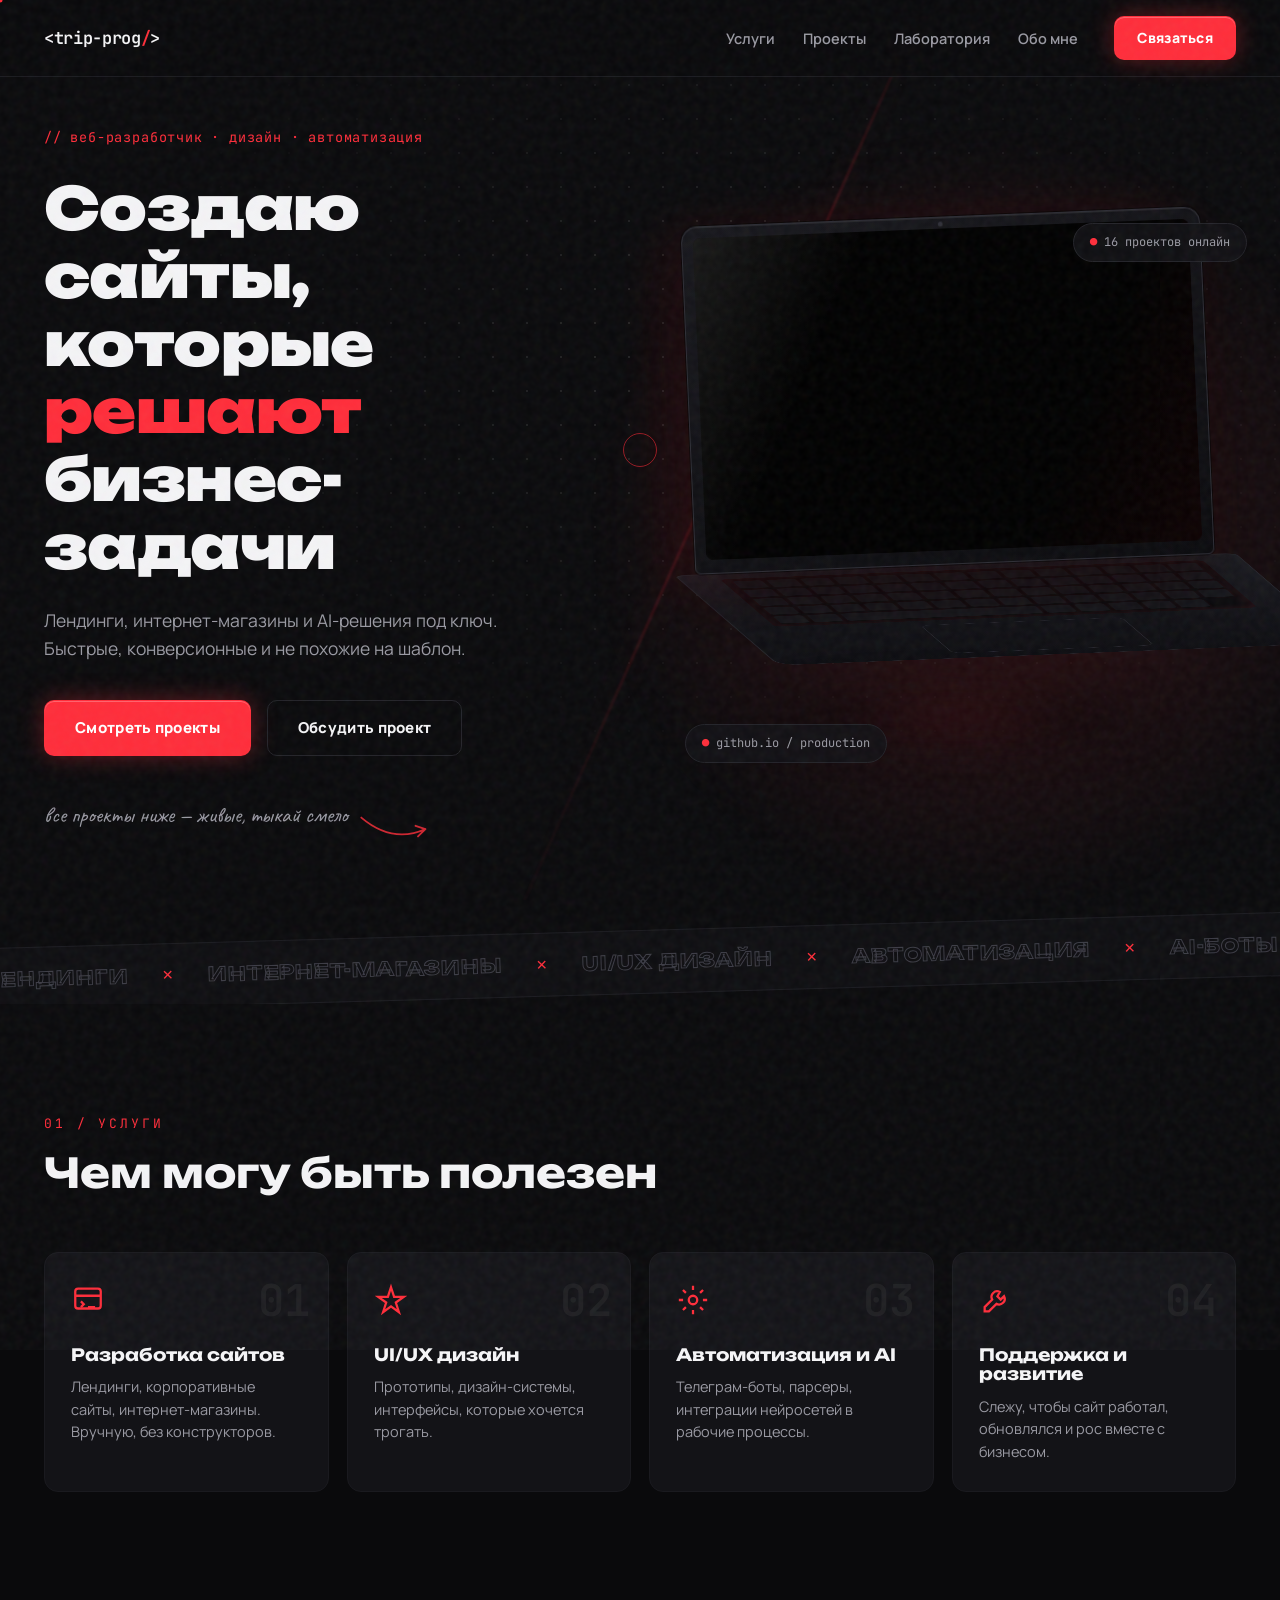
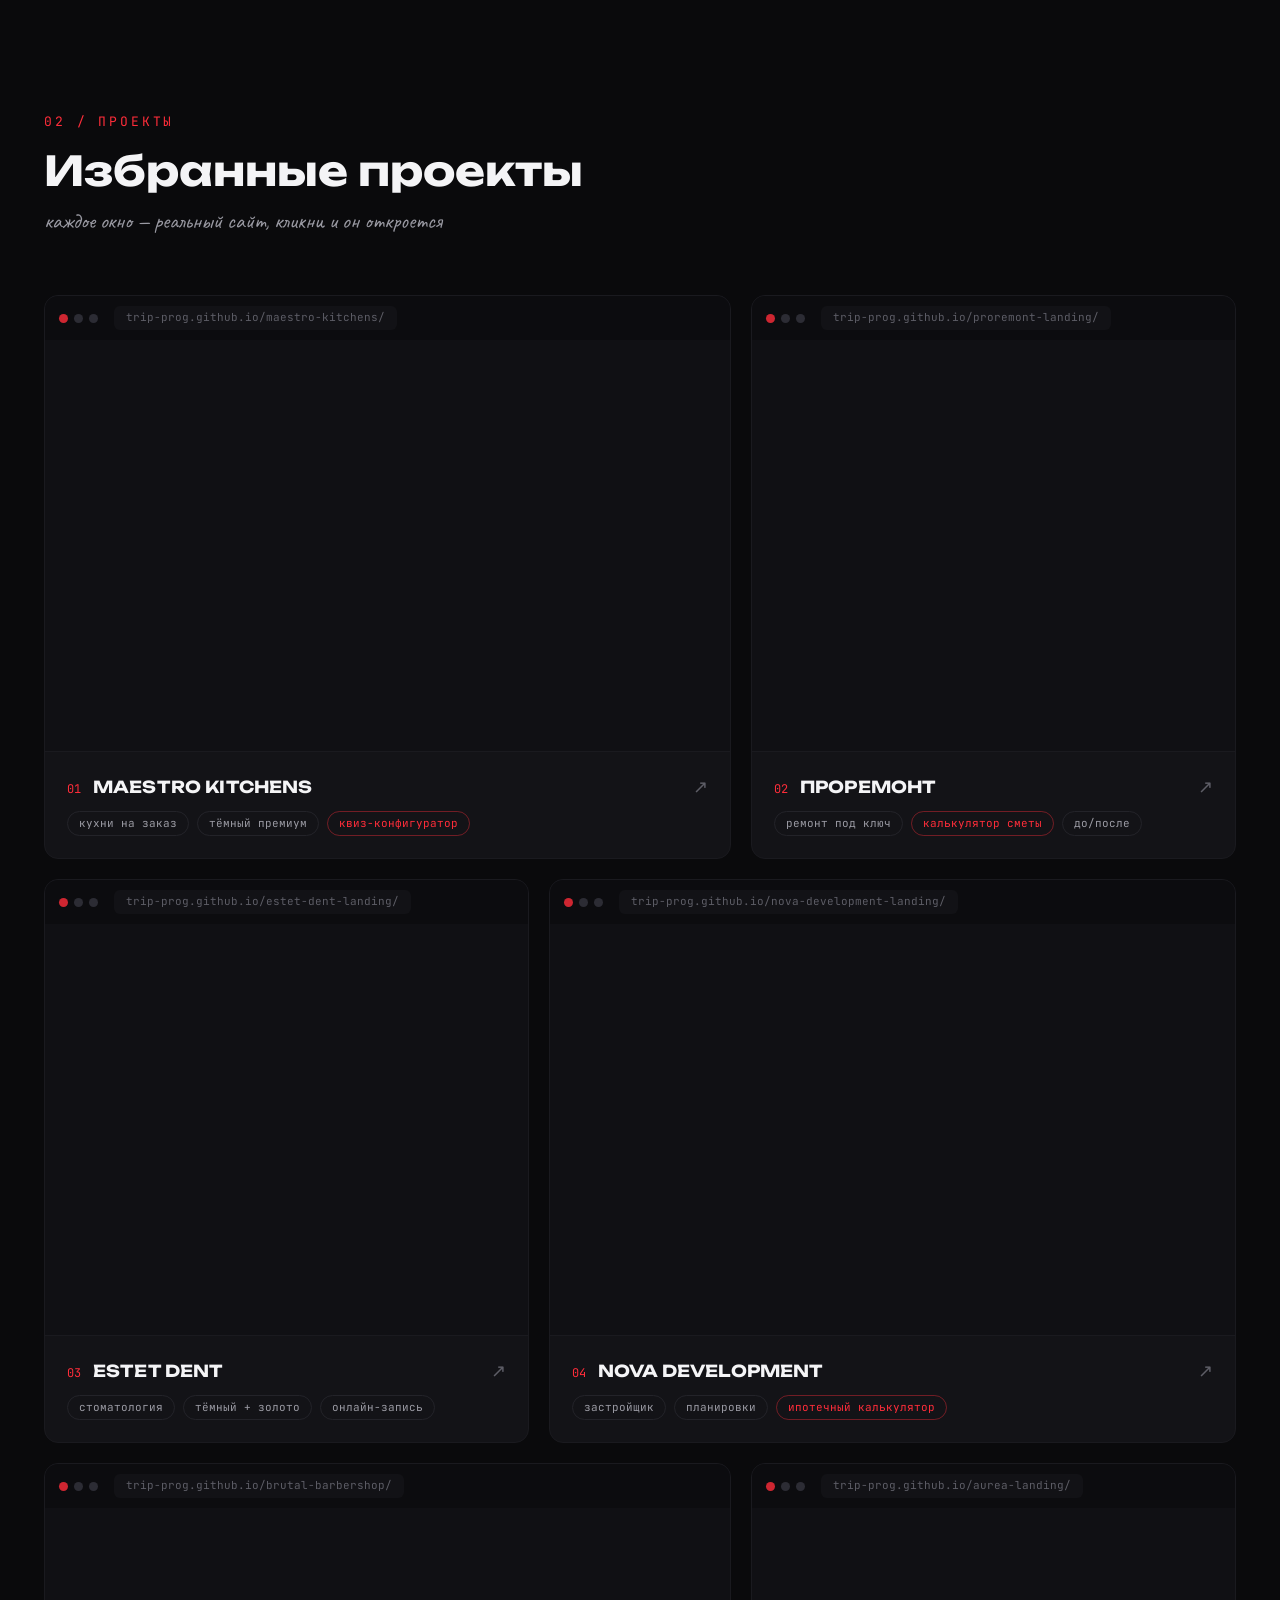
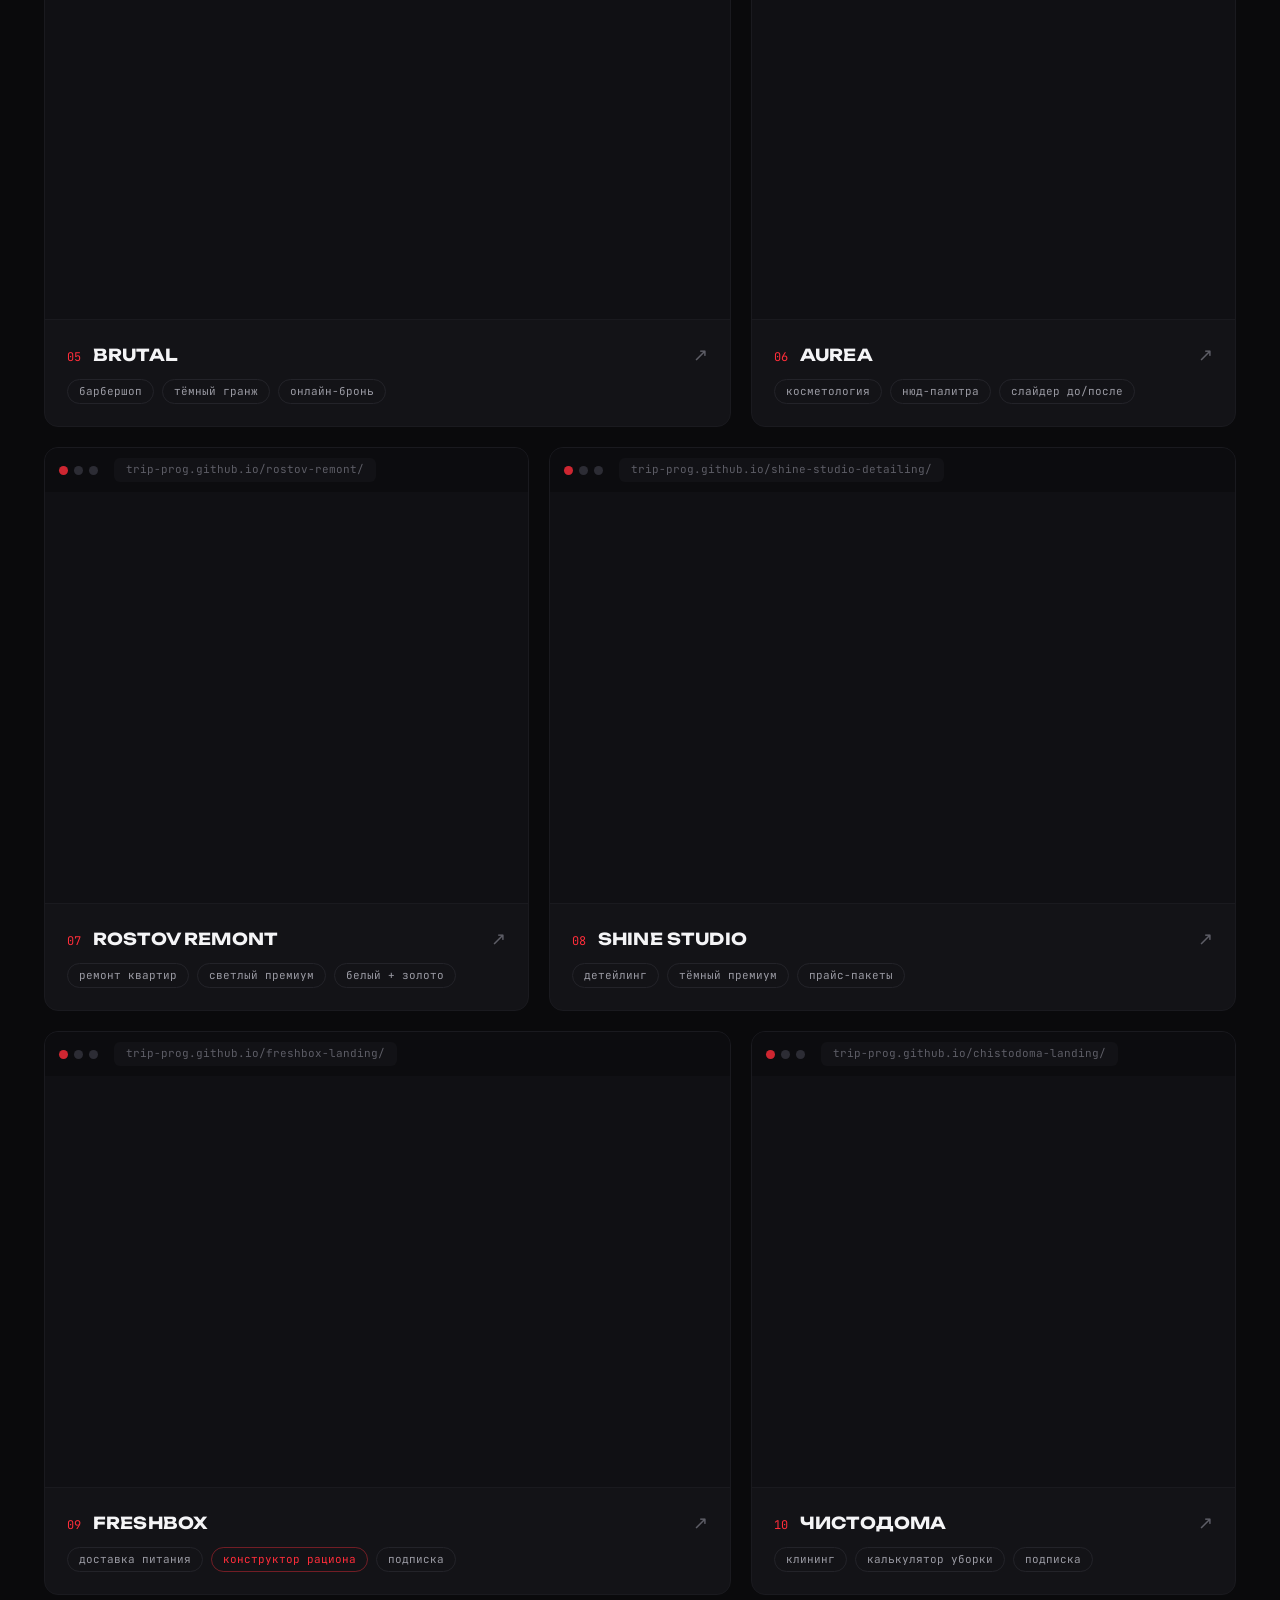
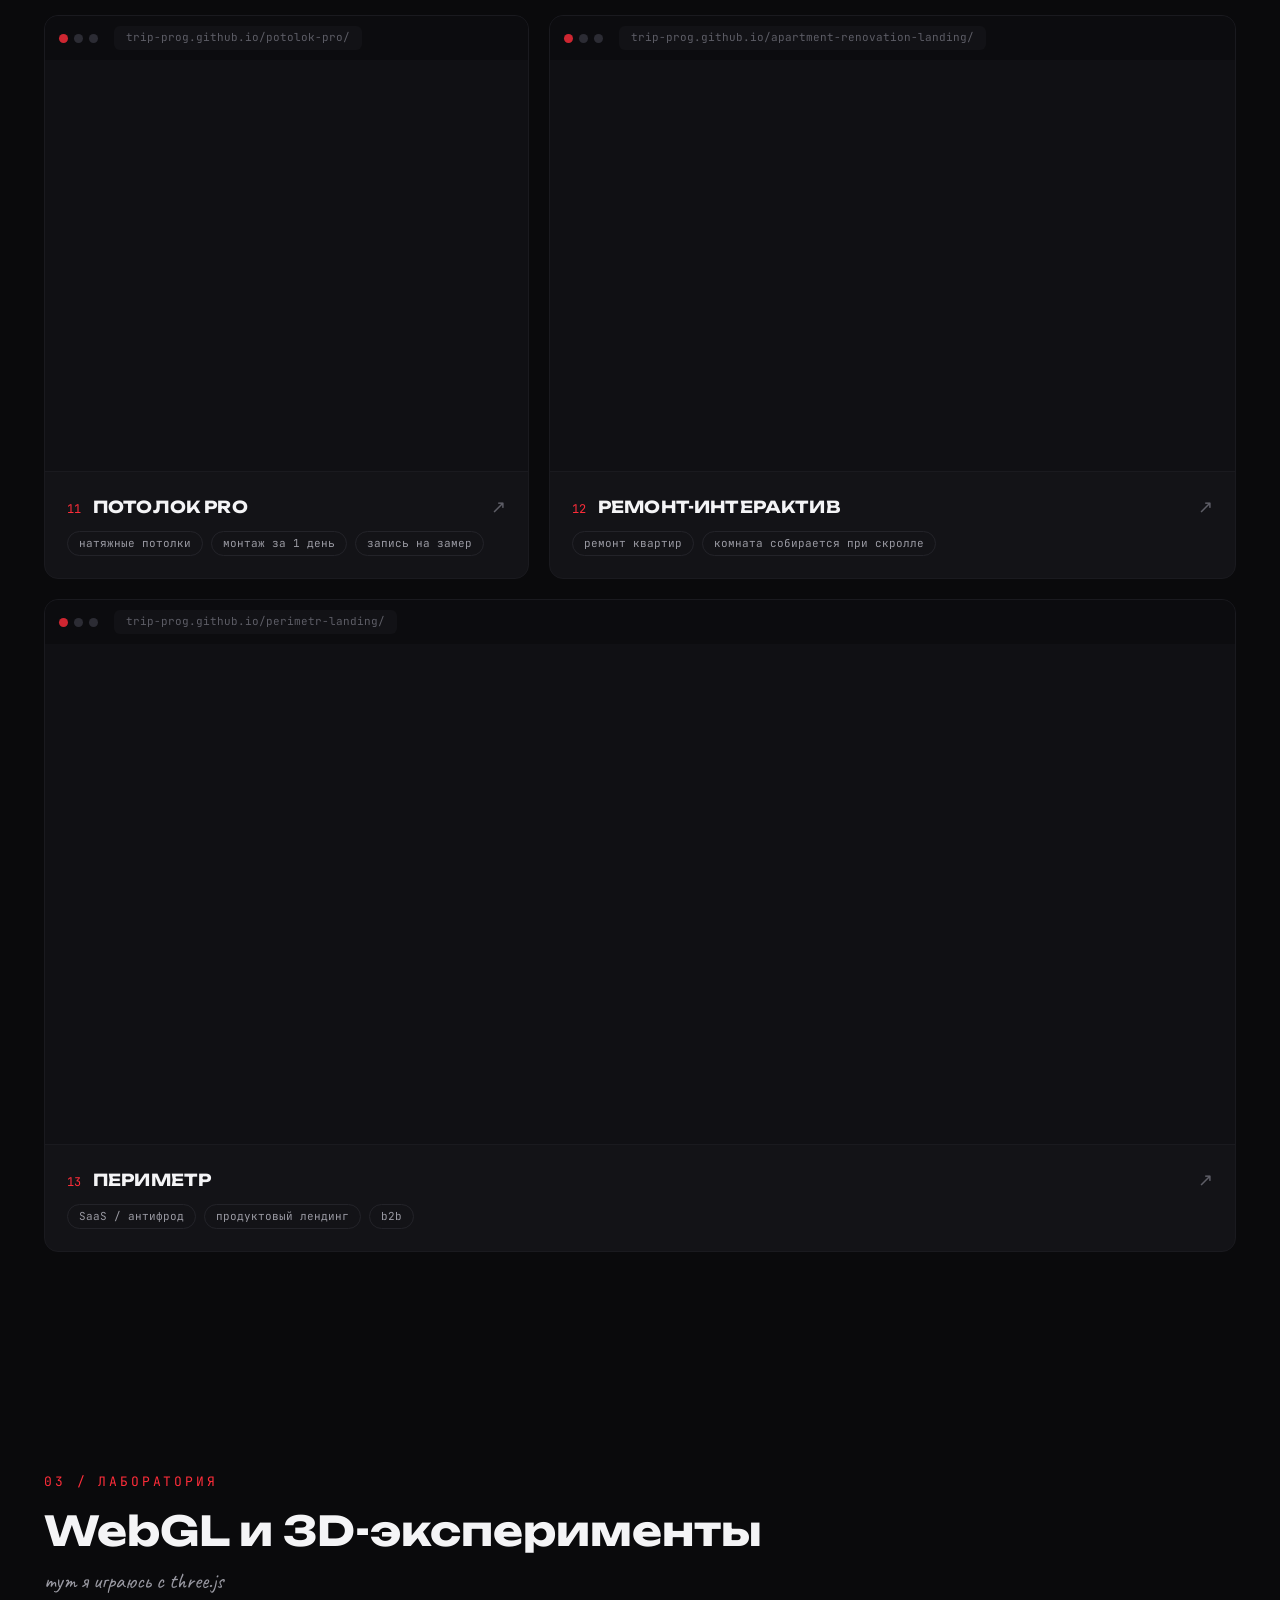
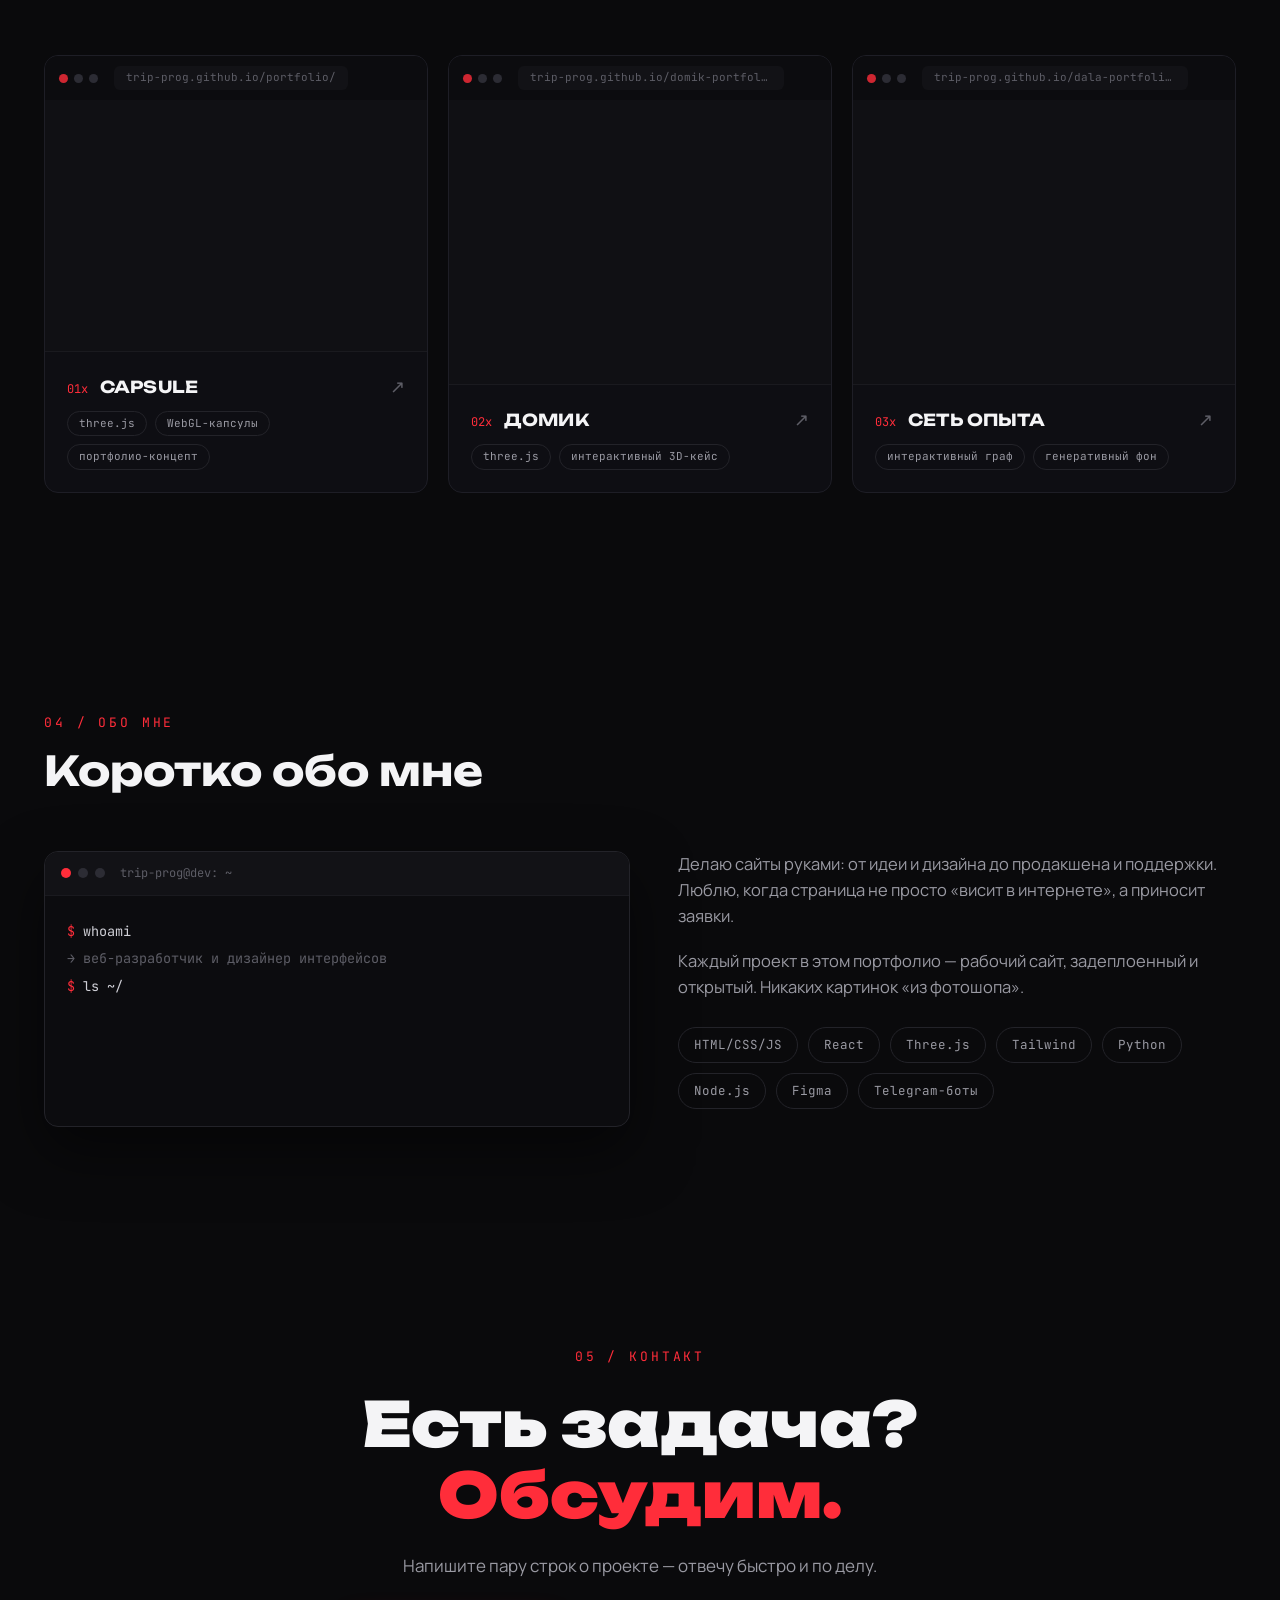
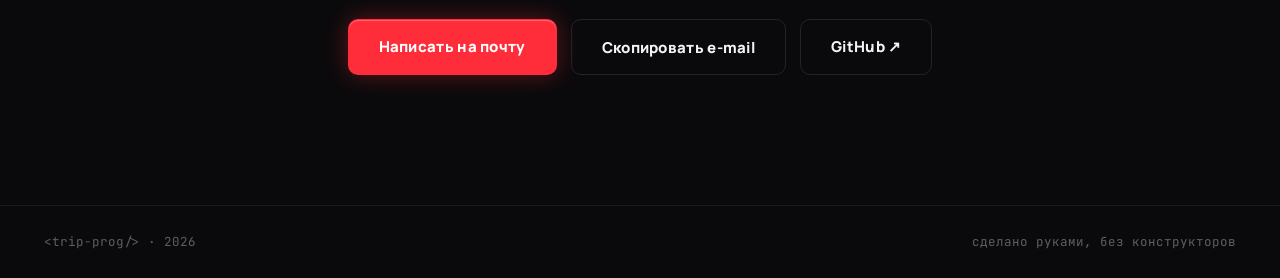
==== index.html @ 0fc5d565 "Портфолио: тёмный лендинг с 3D-ноутбуком и живыми превью всех проектов" ====
<!doctype html>
<html lang="ru">
<head>
  <meta charset="utf-8">
  <meta name="viewport" content="width=device-width, initial-scale=1">
  <title>trip-prog — создаю сайты, которые решают бизнес-задачи</title>
  <meta name="description" content="Веб-разработчик. Лендинги, интернет-магазины, автоматизация и AI-решения. 16 живых проектов — каждый можно открыть и потрогать.">
  <meta property="og:title" content="trip-prog — разработка сайтов">
  <meta property="og:description" content="Лендинги, интерфейсы, автоматизация. Все работы живые — открывай и смотри.">
  <link rel="icon" href="data:image/svg+xml,<svg xmlns='http://www.w3.org/2000/svg' viewBox='0 0 100 100'><text y='80' font-size='80' fill='%23ff2d3a' font-family='monospace'>/</text></svg>">
  <link rel="preconnect" href="https://fonts.googleapis.com">
  <link rel="preconnect" href="https://fonts.gstatic.com" crossorigin>
  <link href="https://fonts.googleapis.com/css2?family=Unbounded:wght@500;700;900&family=Manrope:wght@400;500;600;800&family=JetBrains+Mono:wght@400;600&family=Caveat:wght@600&display=swap&subset=cyrillic" rel="stylesheet">
  <link rel="stylesheet" href="css/style.css">
</head>
<body>

  <div class="grain" aria-hidden="true"></div>
  <div class="cursor" aria-hidden="true"><div class="cursor-dot"></div><div class="cursor-ring"></div></div>

  <!-- ===== NAV ===== -->
  <header class="nav" id="top">
    <a class="logo" href="#top">&lt;trip-prog<span class="logo-slash">/</span>&gt;</a>
    <nav class="nav-links">
      <a href="#services">Услуги</a>
      <a href="#projects">Проекты</a>
      <a href="#lab">Лаборатория</a>
      <a href="#about">Обо мне</a>
    </nav>
    <a href="#contact" class="btn btn-red btn-sm nav-cta">Связаться</a>
    <button class="burger" aria-label="Меню"><span></span><span></span><span></span></button>
  </header>

  <!-- ===== HERO ===== -->
  <section class="hero">
    <div class="hero-bg" aria-hidden="true">
      <div class="hero-glow"></div>
      <div class="hero-dots"></div>
      <div class="laser"></div>
    </div>

    <div class="hero-inner">
      <div class="hero-text">
        <div class="kicker mono">// веб-разработчик · дизайн · автоматизация</div>
        <h1 class="hero-title">
          Создаю сайты,<br>
          которые <span class="red glitch-word" data-text="решают">решают</span><br>
          бизнес-задачи
        </h1>
        <p class="hero-sub">
          Лендинги, интернет-магазины и AI-решения под ключ.
          Быстрые, конверсионные и не похожие на шаблон.
        </p>
        <div class="hero-btns">
          <a href="#projects" class="btn btn-red">Смотреть проекты</a>
          <a href="#contact" class="btn btn-ghost">Обсудить проект</a>
        </div>
        <div class="hero-note">
          <span class="caveat">все проекты ниже — живые, тыкай смело</span>
          <svg class="arrow-doodle" viewBox="0 0 90 40" fill="none"><path d="M4 8 C 30 30, 55 34, 82 22 M 82 22 l -12 -4 m 12 4 l -9 9" stroke="currentColor" stroke-width="2.2" stroke-linecap="round"/></svg>
        </div>
      </div>

      <div class="hero-visual">
        <div class="scene">
          <div class="laptop-float">
            <div class="laptop" id="laptop">
              <div class="lid">
                <div class="camera"></div>
                <div class="screen" id="laptop-screen">
                  <div class="screen-boot mono">loading…</div>
                </div>
                <div class="screen-glare"></div>
              </div>
              <div class="base">
                <div class="keyboard" id="keyboard"></div>
                <div class="trackpad"></div>
              </div>
            </div>
            <div class="laptop-shadow"></div>
          </div>
        </div>
        <div class="hero-chip mono chip-a">16 проектов онлайн</div>
        <div class="hero-chip mono chip-b">github.io / production</div>
      </div>
    </div>
  </section>

  <!-- ===== MARQUEE ===== -->
  <div class="marquee-wrap" aria-hidden="true">
    <div class="marquee">
      <div class="marquee-track" id="marquee-track">
        <span>Лендинги</span><i>✕</i><span>Интернет-магазины</span><i>✕</i><span>UI/UX дизайн</span><i>✕</i><span>Автоматизация</span><i>✕</i><span>AI-боты</span><i>✕</i><span>Three.js / WebGL</span><i>✕</i>
      </div>
    </div>
  </div>

  <!-- ===== SERVICES ===== -->
  <section class="section" id="services">
    <div class="section-head reveal">
      <div class="mono section-index">01 / услуги</div>
      <h2>Чем могу быть полезен</h2>
    </div>
    <div class="services-grid">
      <div class="service-card reveal">
        <div class="service-num mono">01</div>
        <svg class="service-icon" viewBox="0 0 24 24" fill="none" stroke="currentColor" stroke-width="1.6"><rect x="3" y="4" width="18" height="14" rx="2"/><path d="M3 9h18M7 13l2 2-2 2m5 0h5"/></svg>
        <h3>Разработка сайтов</h3>
        <p>Лендинги, корпоративные сайты, интернет-магазины. Вручную, без конструкторов.</p>
      </div>
      <div class="service-card reveal">
        <div class="service-num mono">02</div>
        <svg class="service-icon" viewBox="0 0 24 24" fill="none" stroke="currentColor" stroke-width="1.6"><path d="M12 3l2.2 6.8H21l-5.6 4 2.2 6.8L12 16.5 6.4 20.6l2.2-6.8L3 9.8h6.8z"/></svg>
        <h3>UI/UX дизайн</h3>
        <p>Прототипы, дизайн-системы, интерфейсы, которые хочется трогать.</p>
      </div>
      <div class="service-card reveal">
        <div class="service-num mono">03</div>
        <svg class="service-icon" viewBox="0 0 24 24" fill="none" stroke="currentColor" stroke-width="1.6"><circle cx="12" cy="12" r="3"/><path d="M12 2v3m0 14v3M2 12h3m14 0h3M4.9 4.9l2.1 2.1m10 10l2.1 2.1m0-14.2l-2.1 2.1m-10 10l-2.1 2.1"/></svg>
        <h3>Автоматизация и AI</h3>
        <p>Телеграм-боты, парсеры, интеграции нейросетей в рабочие процессы.</p>
      </div>
      <div class="service-card reveal">
        <div class="service-num mono">04</div>
        <svg class="service-icon" viewBox="0 0 24 24" fill="none" stroke="currentColor" stroke-width="1.6"><path d="M14.7 6.3a4 4 0 00-5.4 5.4L4 17v3h3l5.3-5.3a4 4 0 005.4-5.4l-2.4 2.4-2.3-2.3z"/></svg>
        <h3>Поддержка и развитие</h3>
        <p>Слежу, чтобы сайт работал, обновлялся и рос вместе с бизнесом.</p>
      </div>
    </div>
  </section>

  <!-- ===== PROJECTS ===== -->
  <section class="section" id="projects">
    <div class="section-head reveal">
      <div class="mono section-index">02 / проекты</div>
      <h2>Избранные проекты</h2>
      <div class="head-note">
        <span class="caveat">каждое окно — реальный сайт, кликни и он откроется</span>
      </div>
    </div>
    <div class="projects-grid" id="projects-grid"><!-- js --></div>
  </section>

  <!-- ===== LAB ===== -->
  <section class="section" id="lab">
    <div class="section-head reveal">
      <div class="mono section-index">03 / лаборатория</div>
      <h2>WebGL и 3D-эксперименты</h2>
      <div class="head-note"><span class="caveat">тут я играюсь с three.js</span></div>
    </div>
    <div class="lab-grid" id="lab-grid"><!-- js --></div>
  </section>

  <!-- ===== ABOUT ===== -->
  <section class="section" id="about">
    <div class="section-head reveal">
      <div class="mono section-index">04 / обо мне</div>
      <h2>Коротко обо мне</h2>
    </div>
    <div class="about-grid">
      <div class="terminal reveal" id="terminal">
        <div class="term-bar"><i></i><i></i><i></i><span class="mono">trip-prog@dev: ~</span></div>
        <div class="term-body mono" id="term-body"></div>
      </div>
      <div class="about-text reveal">
        <p>Делаю сайты руками: от идеи и дизайна до продакшена и поддержки. Люблю, когда страница не просто «висит в интернете», а приносит заявки.</p>
        <p>Каждый проект в этом портфолио — рабочий сайт, задеплоенный и открытый. Никаких картинок «из фотошопа».</p>
        <div class="stack">
          <span class="mono">HTML/CSS/JS</span><span class="mono">React</span><span class="mono">Three.js</span><span class="mono">Tailwind</span><span class="mono">Python</span><span class="mono">Node.js</span><span class="mono">Figma</span><span class="mono">Telegram-боты</span>
        </div>
      </div>
    </div>
  </section>

  <!-- ===== CONTACT ===== -->
  <section class="section contact" id="contact">
    <div class="contact-inner reveal">
      <div class="mono section-index">05 / контакт</div>
      <h2 class="contact-title">Есть задача?<br><span class="red">Обсудим.</span></h2>
      <p class="contact-sub">Напишите пару строк о проекте — отвечу быстро и по делу.</p>
      <div class="contact-btns">
        <a class="btn btn-red" href="mailto:tripolev04@gmail.com">Написать на почту</a>
        <button class="btn btn-ghost" id="copy-mail" data-mail="tripolev04@gmail.com">Скопировать e-mail</button>
        <a class="btn btn-ghost" href="https://github.com/trip-prog" target="_blank" rel="noopener">GitHub ↗</a>
      </div>
    </div>
  </section>

  <footer class="footer">
    <span class="mono">&lt;trip-prog/&gt; · {{year}}</span>
    <span class="mono footer-note">сделано руками, без конструкторов</span>
  </footer>

  <script src="js/main.js"></script>
</body>
</html>
---- css/style.css ----
/* ================= VARS / BASE ================= */
:root {
  --bg: #0a0a0c;
  --bg2: #0e0e11;
  --panel: #131317;
  --line: #232329;
  --line-soft: #1a1a1f;
  --red: #ff2d3a;
  --red-glow: rgba(255, 45, 58, .45);
  --red-soft: rgba(255, 45, 58, .12);
  --white: #f4f4f6;
  --gray: #9a9aa3;
  --gray-dim: #5d5d66;
  --radius: 14px;
  --font-head: 'Unbounded', sans-serif;
  --font-body: 'Manrope', sans-serif;
  --font-mono: 'JetBrains Mono', monospace;
}

* { margin: 0; padding: 0; box-sizing: border-box; }

html { scroll-behavior: smooth; }

body {
  background: var(--bg);
  color: var(--white);
  font-family: var(--font-body);
  font-size: 16px;
  line-height: 1.6;
  overflow-x: hidden;
}

::selection { background: var(--red); color: #fff; }

::-webkit-scrollbar { width: 10px; }
::-webkit-scrollbar-track { background: var(--bg); }
::-webkit-scrollbar-thumb { background: #2a2a30; border-radius: 6px; }
::-webkit-scrollbar-thumb:hover { background: var(--red); }

.mono { font-family: var(--font-mono); }
.red { color: var(--red); }
.caveat { font-family: 'Caveat', cursive; font-size: 22px; color: var(--gray); }

h1, h2, h3 { font-family: var(--font-head); font-weight: 700; line-height: 1.15; }

a { color: inherit; text-decoration: none; }

/* film grain */
.grain {
  position: fixed; inset: -50%;
  width: 200%; height: 200%;
  pointer-events: none; z-index: 999;
  opacity: .055;
  background-image: url("data:image/svg+xml,%3Csvg viewBox='0 0 300 300' xmlns='http://www.w3.org/2000/svg'%3E%3Cfilter id='n'%3E%3CfeTurbulence type='fractalNoise' baseFrequency='0.72' numOctaves='2' stitchTiles='stitch'/%3E%3C/filter%3E%3Crect width='100%25' height='100%25' filter='url(%23n)'/%3E%3C/svg%3E");
  animation: grain-shift 1.2s steps(4) infinite;
}
@keyframes grain-shift {
  0% { transform: translate(0, 0); }
  25% { transform: translate(-2%, 1%); }
  50% { transform: translate(1%, -2%); }
  75% { transform: translate(-1%, 2%); }
  100% { transform: translate(2%, -1%); }
}

/* custom cursor */
.cursor { position: fixed; inset: 0; pointer-events: none; z-index: 1000; }
.cursor-dot, .cursor-ring {
  position: absolute; top: 0; left: 0;
  border-radius: 50%;
  transform: translate(-50%, -50%);
}
.cursor-dot { width: 5px; height: 5px; background: var(--red); }
.cursor-ring {
  width: 34px; height: 34px;
  border: 1px solid rgba(255, 45, 58, .55);
  transition: width .25s, height .25s, border-color .25s, background .25s;
}
.cursor.is-link .cursor-ring {
  width: 56px; height: 56px;
  border-color: var(--red);
  background: rgba(255, 45, 58, .08);
}
@media (hover: none), (pointer: coarse) {
  .cursor { display: none; }
}
@media (hover: hover) and (pointer: fine) {
  body { cursor: none; }
  a, button { cursor: none; }
}

/* buttons */
.btn {
  display: inline-flex; align-items: center; justify-content: center;
  padding: 15px 30px;
  border-radius: 10px;
  font-family: var(--font-body);
  font-weight: 800; font-size: 15px;
  letter-spacing: .02em;
  border: 1px solid transparent;
  transition: transform .2s, box-shadow .25s, background .25s, border-color .25s;
  background: none; color: var(--white);
}
.btn:active { transform: scale(.97); }
.btn-red {
  background: var(--red); color: #fff;
  box-shadow: 0 0 24px rgba(255, 45, 58, .35), inset 0 1px 0 rgba(255,255,255,.25);
}
.btn-red:hover { box-shadow: 0 0 44px rgba(255, 45, 58, .65), inset 0 1px 0 rgba(255,255,255,.25); transform: translateY(-2px); }
.btn-ghost { border-color: var(--line); color: var(--white); }
.btn-ghost:hover { border-color: var(--red); color: var(--red); transform: translateY(-2px); }
.btn-sm { padding: 10px 22px; font-size: 14px; }

/* ================= NAV ================= */
.nav {
  position: fixed; top: 0; left: 0; right: 0; z-index: 100;
  display: flex; align-items: center; gap: 36px;
  padding: 16px 44px;
  background: rgba(10, 10, 12, .72);
  backdrop-filter: blur(14px);
  -webkit-backdrop-filter: blur(14px);
  border-bottom: 1px solid var(--line-soft);
}
.logo {
  font-family: var(--font-mono); font-weight: 600; font-size: 17px;
  letter-spacing: -.02em;
}
.logo-slash { color: var(--red); }
.nav-links { display: flex; gap: 28px; margin-left: auto; }
.nav-links a {
  font-size: 14.5px; font-weight: 600; color: var(--gray);
  transition: color .2s;
  position: relative;
}
.nav-links a::after {
  content: ''; position: absolute; left: 0; bottom: -4px;
  width: 0; height: 2px; background: var(--red);
  transition: width .25s;
}
.nav-links a:hover { color: var(--white); }
.nav-links a:hover::after { width: 100%; }
.burger { display: none; }

/* ================= HERO ================= */
.hero {
  position: relative;
  min-height: 100vh;
  display: flex; align-items: center;
  padding: 120px 44px 60px;
  overflow: hidden;
}
.hero-bg { position: absolute; inset: 0; z-index: 0; }
.hero-glow {
  position: absolute; top: 8%; right: -12%;
  width: 900px; height: 900px;
  background: radial-gradient(circle, rgba(255, 45, 58, .16) 0%, transparent 62%);
  filter: blur(10px);
}
.hero-dots {
  position: absolute; inset: 0;
  background-image: radial-gradient(rgba(255,255,255,.13) 1px, transparent 1px);
  background-size: 34px 34px;
  mask-image: radial-gradient(ellipse 75% 70% at 60% 40%, #000 0%, transparent 72%);
  -webkit-mask-image: radial-gradient(ellipse 75% 70% at 60% 40%, #000 0%, transparent 72%);
}
.laser {
  position: absolute; top: -10%; left: 55%;
  width: 2px; height: 130%;
  background: linear-gradient(180deg, transparent, rgba(255,45,58,.75) 40%, rgba(255,45,58,.15) 75%, transparent);
  filter: blur(1px) drop-shadow(0 0 12px var(--red));
  transform: rotate(24deg);
  animation: laser-drift 9s ease-in-out infinite alternate;
  opacity: .5;
}
@keyframes laser-drift {
  from { transform: rotate(24deg) translateX(0); opacity: .32; }
  to { transform: rotate(19deg) translateX(-140px); opacity: .6; }
}

.hero-inner {
  position: relative; z-index: 1;
  display: grid;
  grid-template-columns: minmax(0, 1.05fr) minmax(0, 1fr);
  align-items: center;
  gap: 40px;
  width: 100%; max-width: 1280px;
  margin: 0 auto;
}
.kicker { font-size: 13.5px; color: var(--red); letter-spacing: .06em; margin-bottom: 26px; }
.hero-title {
  font-size: clamp(34px, 4.6vw, 62px);
  font-weight: 900;
  letter-spacing: -.01em;
  margin-bottom: 26px;
}
.hero-sub { color: var(--gray); font-size: 17.5px; max-width: 470px; margin-bottom: 38px; }
.hero-btns { display: flex; gap: 16px; flex-wrap: wrap; }
.hero-note {
  margin-top: 42px;
  display: flex; align-items: flex-end; gap: 10px;
  color: var(--gray-dim);
}
.arrow-doodle { width: 74px; color: var(--red); opacity: .8; transform: translateY(10px); }

/* glitch word */
.glitch-word { position: relative; display: inline-block; }
.glitch-word::before, .glitch-word::after {
  content: attr(data-text);
  position: absolute; inset: 0;
  opacity: 0;
}
.glitch-word.glitching::before {
  opacity: .8; color: #38e8ff;
  transform: translate(-3px, 2px);
  clip-path: inset(20% 0 40% 0);
  animation: glitch-a .32s steps(2) both;
}
.glitch-word.glitching::after {
  opacity: .8; color: var(--red);
  transform: translate(3px, -2px);
  clip-path: inset(55% 0 15% 0);
  animation: glitch-b .32s steps(2) both;
}
@keyframes glitch-a { 0% { clip-path: inset(10% 0 60% 0); } 50% { clip-path: inset(45% 0 25% 0); } 100% { clip-path: inset(70% 0 5% 0); } }
@keyframes glitch-b { 0% { clip-path: inset(65% 0 10% 0); } 50% { clip-path: inset(20% 0 55% 0); } 100% { clip-path: inset(5% 0 80% 0); } }

/* ---------- laptop ---------- */
.hero-visual { position: relative; }
.scene {
  perspective: 1500px;
  width: 100%;
  display: flex; justify-content: center;
}
.laptop-float { animation: float 6.5s ease-in-out infinite; }
@keyframes float {
  0%, 100% { transform: translateY(0); }
  50% { transform: translateY(-13px); }
}
.laptop {
  --rx: 8deg; --ry: -16deg;
  position: relative;
  width: 540px;
  transform-style: preserve-3d;
  transform: rotateX(var(--rx)) rotateY(var(--ry));
  will-change: transform;
}
.lid {
  position: relative;
  width: 540px; height: 348px;
  background: linear-gradient(160deg, #17171c, #0b0b0e);
  border: 1px solid #2c2c34;
  border-radius: 16px 16px 6px 6px;
  padding: 11px 11px 13px;
  transform-style: preserve-3d;
  transform-origin: bottom center;
  transform: rotateX(-9deg);
  box-shadow:
    0 0 0 1px rgba(0,0,0,.6),
    0 30px 80px rgba(0,0,0,.55),
    -18px 10px 60px rgba(255, 45, 58, .12),
    inset 0 1px 0 rgba(255,255,255,.07);
}
.camera {
  position: absolute; top: 4px; left: 50%;
  width: 5px; height: 5px; border-radius: 50%;
  background: #2f2f38;
  transform: translateX(-50%);
  z-index: 3;
}
.screen {
  position: relative;
  width: 100%; height: 100%;
  border-radius: 8px;
  overflow: hidden;
  background: #000;
}
.screen iframe {
  position: absolute; top: 0; left: 0;
  width: 1440px; height: 902px;
  border: 0;
  transform: scale(0.3597);
  transform-origin: top left;
  pointer-events: none;
  opacity: 0;
  transition: opacity .9s ease;
  background: #000;
}
.screen iframe.on { opacity: 1; }
.screen-boot {
  position: absolute; inset: 0;
  display: flex; align-items: center; justify-content: center;
  color: var(--red); font-size: 13px; letter-spacing: .3em;
  animation: boot-blink 1.1s steps(2) infinite;
}
@keyframes boot-blink { 50% { opacity: .25; } }
.screen-glare {
  position: absolute; inset: 11px 11px 13px;
  border-radius: 8px;
  background: linear-gradient(115deg, rgba(255,255,255,.09) 0%, transparent 28%, transparent 70%, rgba(255,45,58,.05) 100%);
  pointer-events: none;
  z-index: 2;
}
.base {
  position: absolute; top: 100%; left: -22px;
  width: 584px; height: 380px;
  background: linear-gradient(180deg, #1c1c22 0%, #131318 55%, #0d0d11 100%);
  border: 1px solid #26262e;
  border-radius: 10px 10px 22px 22px;
  transform-origin: top center;
  transform: rotateX(-84deg);
  padding: 22px 40px;
  box-shadow: inset 0 2px 3px rgba(255,255,255,.05);
}
.keyboard {
  display: grid;
  grid-template-columns: repeat(14, 1fr);
  gap: 5px;
  height: 200px;
  padding: 10px;
  background: #0b0b0e;
  border-radius: 8px;
  box-shadow: inset 0 0 22px rgba(255, 45, 58, .13);
}
.key {
  background: #16161b;
  border-radius: 4px;
  box-shadow: 0 0 5px rgba(255, 45, 58, .09), inset 0 -2px 0 rgba(0,0,0,.5);
}
.key.wide { grid-column: span 2; }
.key.space { grid-column: span 6; }
.trackpad {
  width: 210px; height: 118px;
  margin: 18px auto 0;
  border: 1px solid #26262e;
  border-radius: 10px;
  background: linear-gradient(180deg, #121217, #0e0e12);
}
.laptop-shadow {
  width: 78%; height: 46px;
  margin: 130px auto 0;
  border-radius: 50%;
  background: radial-gradient(ellipse, rgba(255, 45, 58, .22) 0%, rgba(0,0,0,.55) 45%, transparent 70%);
  filter: blur(22px);
}
.hero-chip {
  position: absolute;
  padding: 9px 16px;
  font-size: 12px; color: var(--gray);
  background: rgba(19, 19, 23, .82);
  border: 1px solid var(--line);
  border-radius: 999px;
  backdrop-filter: blur(6px);
}
.hero-chip::before { content: '● '; color: var(--red); }
.chip-a { top: 1%; right: -2%; animation: float 7.5s .8s ease-in-out infinite; }
.chip-b { bottom: -4%; left: 2%; animation: float 8s 1.6s ease-in-out infinite; }

/* ================= MARQUEE ================= */
.marquee-wrap { padding: 30px 0 10px; overflow: hidden; }
.marquee {
  transform: rotate(-1.6deg);
  background: var(--bg2);
  border-top: 1px solid var(--line-soft);
  border-bottom: 1px solid var(--line-soft);
  overflow: hidden;
  width: 103%;
  margin-left: -1.5%;
}
.marquee-track {
  display: inline-flex; align-items: center; gap: 34px;
  padding: 16px 0;
  white-space: nowrap;
  animation: marquee 28s linear infinite;
}
.marquee-track span {
  font-family: var(--font-head);
  font-size: 19px; font-weight: 700;
  letter-spacing: .04em;
  color: transparent;
  -webkit-text-stroke: 1px #3c3c45;
  text-transform: uppercase;
  transition: color .3s;
}
.marquee-track i { color: var(--red); font-style: normal; font-size: 14px; }
@keyframes marquee { to { transform: translateX(-50%); } }

/* ================= SECTIONS ================= */
.section { padding: 110px 44px; max-width: 1280px; margin: 0 auto; }
.section-head { margin-bottom: 56px; position: relative; }
.section-index { color: var(--red); font-size: 13px; letter-spacing: .22em; margin-bottom: 14px; text-transform: uppercase; }
.section-head h2 { font-size: clamp(26px, 3.2vw, 44px); font-weight: 700; }
.head-note { margin-top: 10px; }

/* reveal on scroll */
.reveal { opacity: 0; transform: translateY(34px); transition: opacity .7s ease, transform .7s ease; }
.reveal.in { opacity: 1; transform: none; }

/* ================= SERVICES ================= */
.services-grid {
  display: grid;
  grid-template-columns: repeat(4, 1fr);
  gap: 18px;
}
.service-card {
  position: relative;
  background: var(--panel);
  border: 1px solid var(--line-soft);
  border-radius: var(--radius);
  padding: 30px 26px 28px;
  overflow: hidden;
  transition: transform .3s, border-color .3s, box-shadow .3s, opacity .7s ease;
}
.service-card:hover {
  transform: translateY(-6px);
  border-color: rgba(255, 45, 58, .55);
  box-shadow: 0 18px 44px rgba(0,0,0,.5), 0 0 30px rgba(255, 45, 58, .12);
}
.service-num {
  position: absolute; top: 12px; right: 18px;
  font-size: 44px; font-weight: 600;
  color: rgba(255,255,255,.05);
  transition: color .3s;
}
.service-card:hover .service-num { color: rgba(255, 45, 58, .22); }
.service-icon { width: 34px; height: 34px; color: var(--red); margin-bottom: 20px; }
.service-card h3 { font-size: 17px; margin-bottom: 12px; font-weight: 700; }
.service-card p { color: var(--gray); font-size: 14.5px; line-height: 1.55; }

/* ================= PROJECTS ================= */
.projects-grid {
  display: grid;
  grid-template-columns: repeat(12, 1fr);
  gap: 20px;
}
.project-card {
  position: relative;
  display: flex;
  flex-direction: column;
  background: var(--panel);
  border: 1px solid var(--line-soft);
  border-radius: var(--radius);
  overflow: hidden;
  transition: transform .35s, border-color .35s, box-shadow .35s, opacity .7s ease;
}
.project-card:hover {
  transform: translateY(-6px);
  border-color: rgba(255, 45, 58, .6);
  box-shadow: 0 24px 60px rgba(0,0,0,.55), 0 0 36px rgba(255, 45, 58, .14);
}
.project-card.span-7 { grid-column: span 7; }
.project-card.span-5 { grid-column: span 5; }
.project-card.span-12 { grid-column: span 12; }
.browser-frame {
  position: relative;
  display: flex;
  flex-direction: column;
  flex: 1;
  border-bottom: 1px solid var(--line-soft);
  background: #0c0c0f;
}
.browser-bar {
  display: flex; align-items: center; gap: 6px;
  padding: 10px 14px;
}
.browser-bar i { width: 9px; height: 9px; border-radius: 50%; background: #2c2c34; }
.browser-bar i:first-child { background: var(--red); opacity: .8; }
.browser-url {
  margin-left: 10px;
  font-family: var(--font-mono);
  font-size: 11px; color: var(--gray-dim);
  background: #121216;
  border-radius: 6px;
  padding: 3px 12px;
  overflow: hidden; text-overflow: ellipsis; white-space: nowrap;
  max-width: 75%;
}
.preview {
  position: relative;
  overflow: hidden;
  background: #101014;
  aspect-ratio: 16 / 9.6;
  flex: 1;
  min-height: 0;
}
.span-12 .preview { max-height: 500px; }
.preview iframe {
  position: absolute; top: 0; left: 0;
  width: 1440px; height: 902px;
  border: 0;
  pointer-events: none;
  transform-origin: top left;
  background: #101014;
}
.preview .ph {
  position: absolute; inset: 0;
  display: flex; align-items: center; justify-content: center;
  color: var(--gray-dim);
  font-family: var(--font-mono); font-size: 12px; letter-spacing: .2em;
}
.project-meta { padding: 20px 22px 22px; }
.project-top { display: flex; align-items: baseline; gap: 12px; }
.project-num { font-family: var(--font-mono); font-size: 12px; color: var(--red); }
.project-meta h3 { font-size: 16.5px; font-weight: 700; letter-spacing: .01em; }
.project-arrow {
  margin-left: auto;
  font-size: 18px; color: var(--gray-dim);
  transition: color .25s, transform .25s;
}
.project-card:hover .project-arrow { color: var(--red); transform: translate(3px, -3px); }
.project-tags { margin-top: 10px; display: flex; flex-wrap: wrap; gap: 8px; }
.tag {
  font-family: var(--font-mono);
  font-size: 11px;
  color: var(--gray);
  border: 1px solid var(--line);
  border-radius: 999px;
  padding: 3px 11px;
}
.tag.hot { color: var(--red); border-color: rgba(255, 45, 58, .4); }

/* ================= LAB ================= */
.lab-grid {
  display: grid;
  grid-template-columns: repeat(3, 1fr);
  gap: 20px;
}
.lab-grid .project-card { border-color: #1e1e26; background: #0e0e13; }
.lab-grid .preview { aspect-ratio: 16 / 10.5; }

/* ================= ABOUT ================= */
.about-grid {
  display: grid;
  grid-template-columns: 1.05fr 1fr;
  gap: 48px;
  align-items: start;
}
.terminal {
  background: #0c0c0f;
  border: 1px solid var(--line);
  border-radius: var(--radius);
  overflow: hidden;
  box-shadow: 0 24px 60px rgba(0,0,0,.5);
}
.term-bar {
  display: flex; align-items: center; gap: 7px;
  padding: 12px 16px;
  background: #121216;
  border-bottom: 1px solid var(--line-soft);
}
.term-bar i { width: 10px; height: 10px; border-radius: 50%; background: #2c2c34; }
.term-bar i:first-child { background: var(--red); }
.term-bar span { margin-left: 8px; font-size: 12px; color: var(--gray-dim); }
.term-body {
  padding: 22px 22px 26px;
  font-size: 13.5px;
  line-height: 2.05;
  min-height: 230px;
  color: #cfcfd6;
}
.term-body .ln .p { color: var(--red); }
.term-body .ln .c { color: var(--gray-dim); }
.term-caret {
  display: inline-block;
  width: 8px; height: 15px;
  background: var(--red);
  vertical-align: -2px;
  animation: boot-blink 1s steps(2) infinite;
}
.about-text p { color: var(--gray); margin-bottom: 18px; font-size: 16.5px; }
.stack { display: flex; flex-wrap: wrap; gap: 10px; margin-top: 26px; }
.stack span {
  font-size: 12.5px;
  color: var(--gray);
  border: 1px solid var(--line);
  padding: 7px 15px;
  border-radius: 999px;
  transition: border-color .25s, color .25s;
}
.stack span:hover { border-color: var(--red); color: var(--white); }

/* ================= CONTACT ================= */
.contact { text-align: center; padding-bottom: 130px; }
.contact-inner { max-width: 720px; margin: 0 auto; }
.contact .section-index { margin-bottom: 20px; }
.contact-title { font-size: clamp(34px, 5vw, 62px); font-weight: 900; margin-bottom: 22px; }
.contact-sub { color: var(--gray); margin-bottom: 40px; font-size: 17px; }
.contact-btns { display: flex; gap: 14px; justify-content: center; flex-wrap: wrap; }

/* ================= FOOTER ================= */
.footer {
  display: flex; justify-content: space-between; align-items: center;
  padding: 26px 44px;
  border-top: 1px solid var(--line-soft);
  color: var(--gray-dim);
  font-size: 12.5px;
}

/* ================= RESPONSIVE ================= */
@media (max-width: 1120px) {
  .hero-inner { grid-template-columns: 1fr; gap: 80px; }
  .hero-text { text-align: center; }
  .hero-sub { margin-inline: auto; }
  .hero-btns, .hero-note { justify-content: center; }
  .hero-visual { transform: scale(.92); }
  .services-grid { grid-template-columns: repeat(2, 1fr); }
  .about-grid { grid-template-columns: 1fr; }
  .project-card.span-7, .project-card.span-5 { grid-column: span 6; }
}
@media (max-width: 820px) {
  .nav { padding: 14px 22px; gap: 20px; }
  .nav-links, .nav-cta { display: none; }
  .burger {
    display: flex; flex-direction: column; gap: 5px;
    margin-left: auto;
    background: none; border: 0; padding: 6px;
  }
  .burger span { width: 24px; height: 2px; background: var(--white); transition: transform .3s, opacity .3s; }
  .nav.open .nav-links {
    display: flex; flex-direction: column;
    position: absolute; top: 100%; left: 0; right: 0;
    background: rgba(10,10,12,.97);
    padding: 24px 22px 30px;
    border-bottom: 1px solid var(--line);
  }
  .nav.open .burger span:nth-child(1) { transform: translateY(7px) rotate(45deg); }
  .nav.open .burger span:nth-child(2) { opacity: 0; }
  .nav.open .burger span:nth-child(3) { transform: translateY(-7px) rotate(-45deg); }
  .section { padding: 80px 22px; }
  .hero { padding: 110px 22px 40px; }
  .project-card.span-7, .project-card.span-5, .project-card.span-12 { grid-column: span 12; }
  .lab-grid { grid-template-columns: 1fr; }
  .services-grid { grid-template-columns: 1fr; }
  .hero-visual { transform: scale(.62); margin: -70px 0; }
  .hero-chip { display: none; }
  .footer { flex-direction: column; gap: 8px; }
}
@media (prefers-reduced-motion: reduce) {
  *, *::before, *::after { animation-duration: .01ms !important; transition-duration: .01ms !important; }
  html { scroll-behavior: auto; }
}
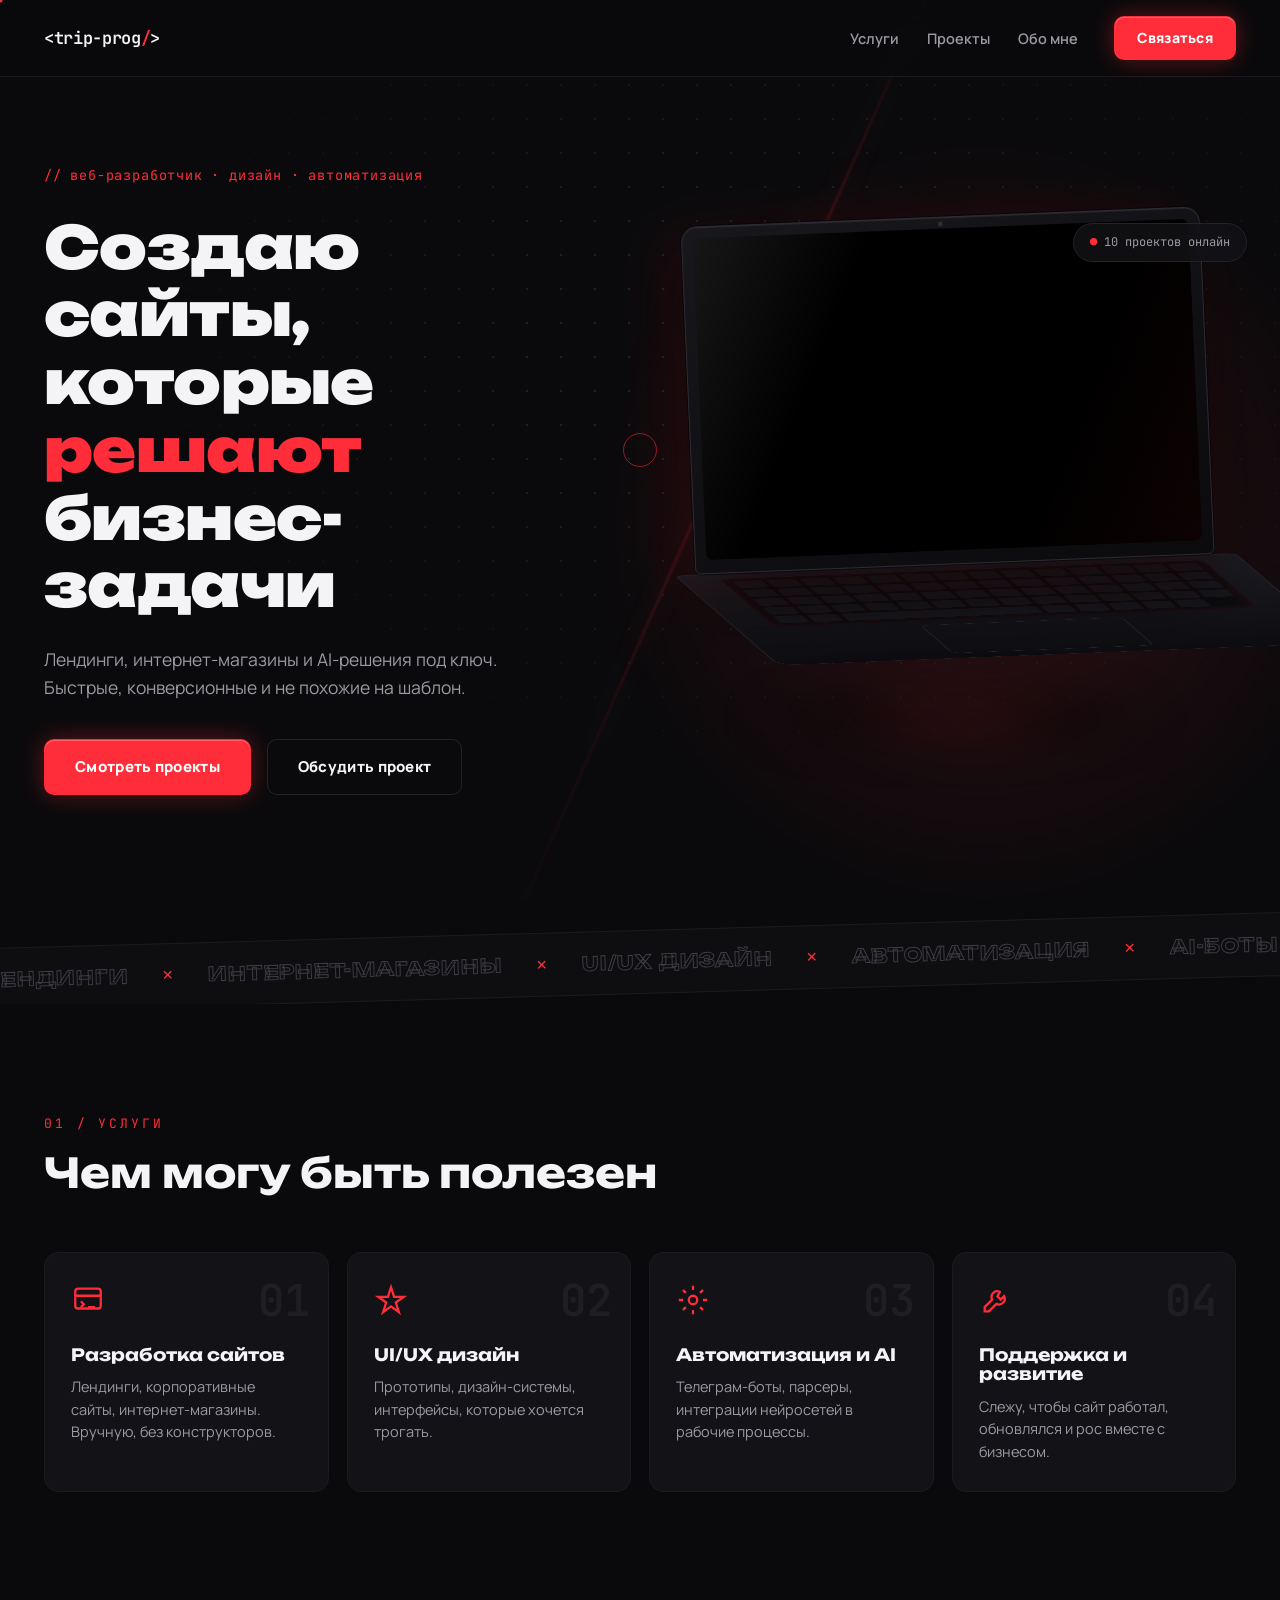
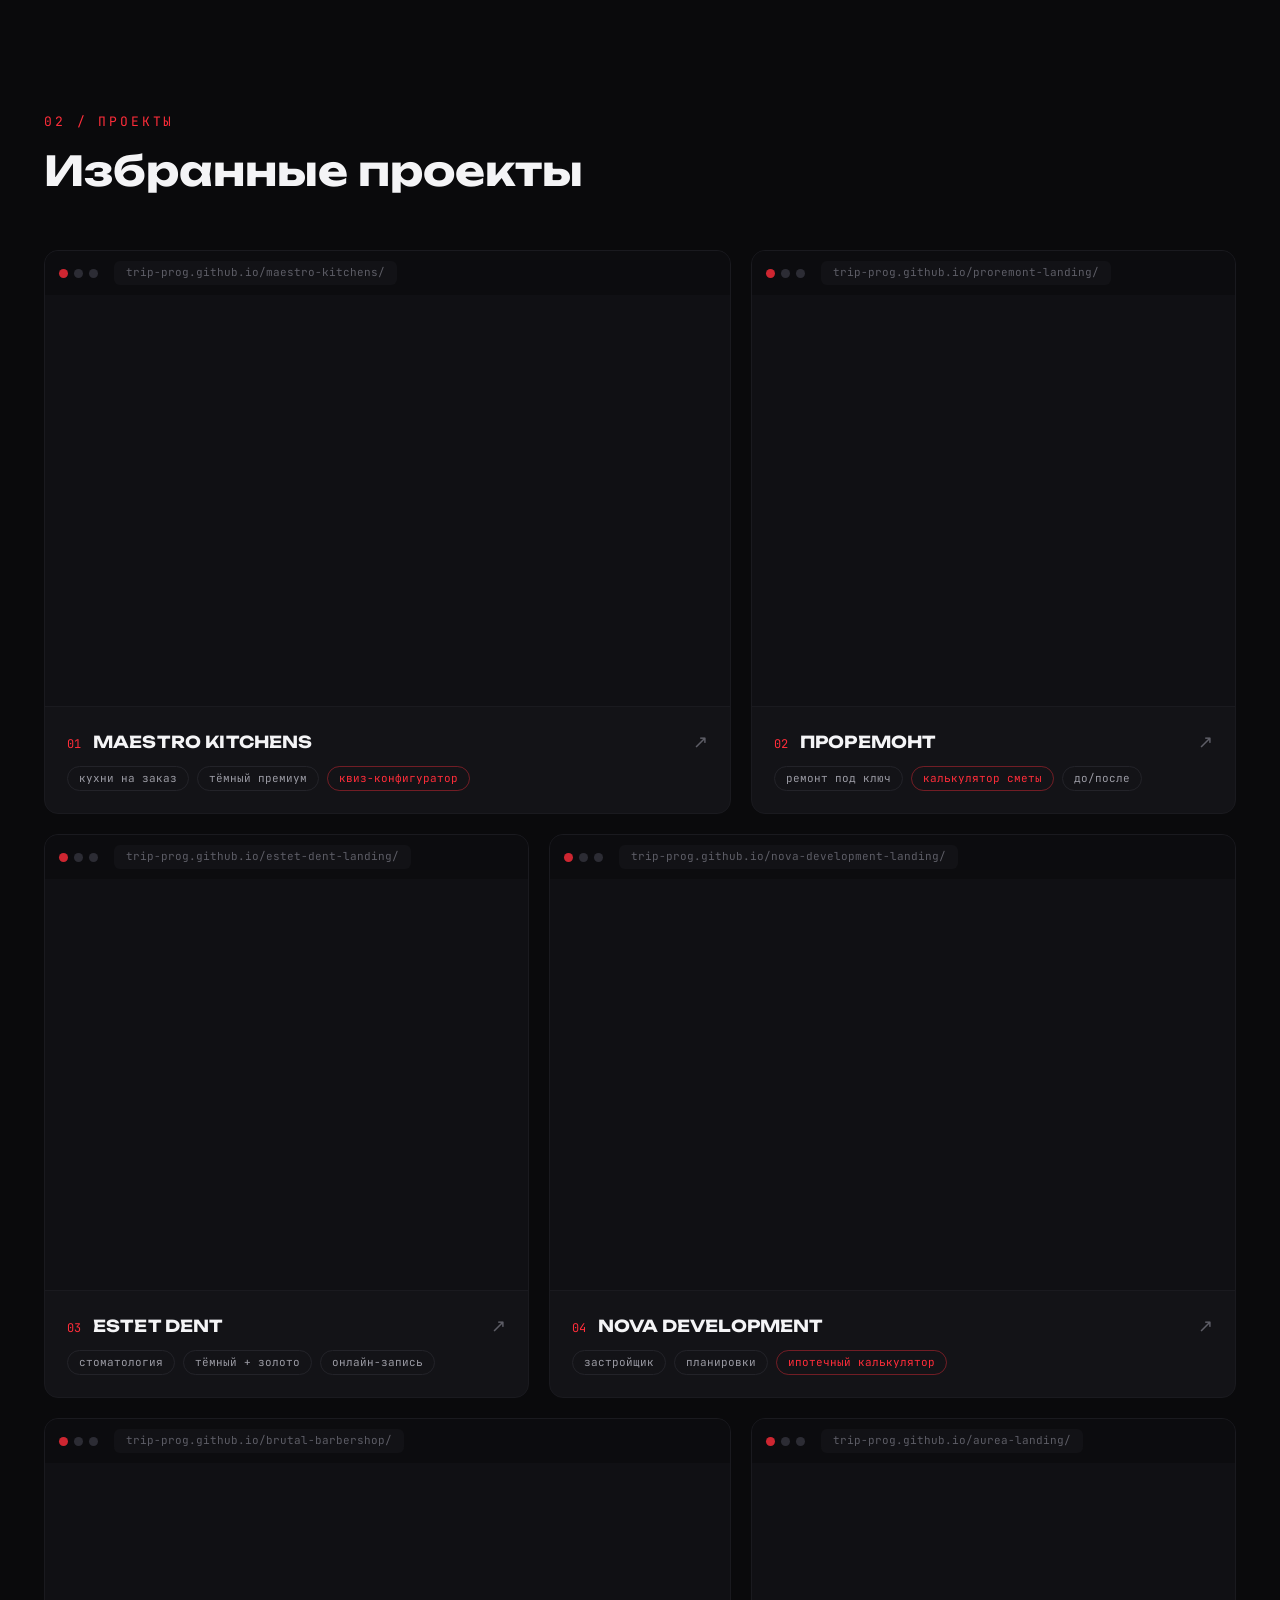
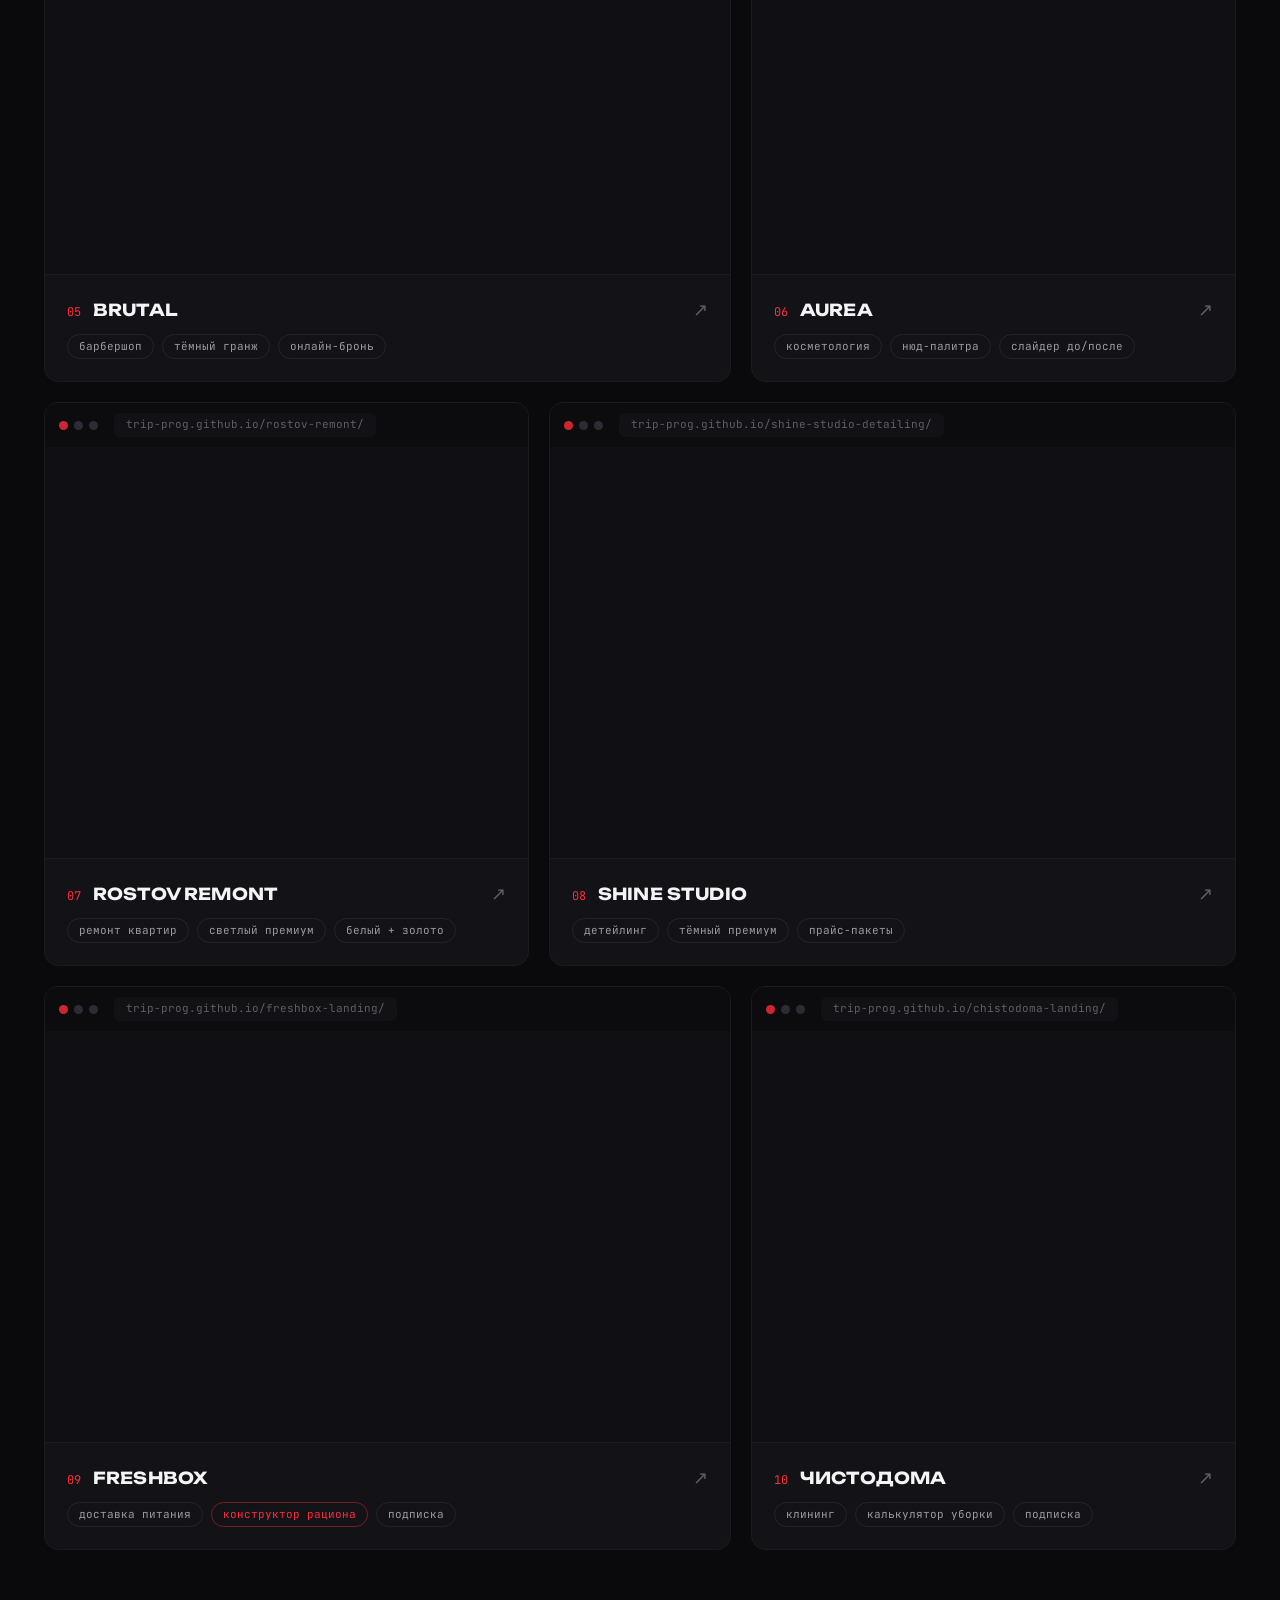
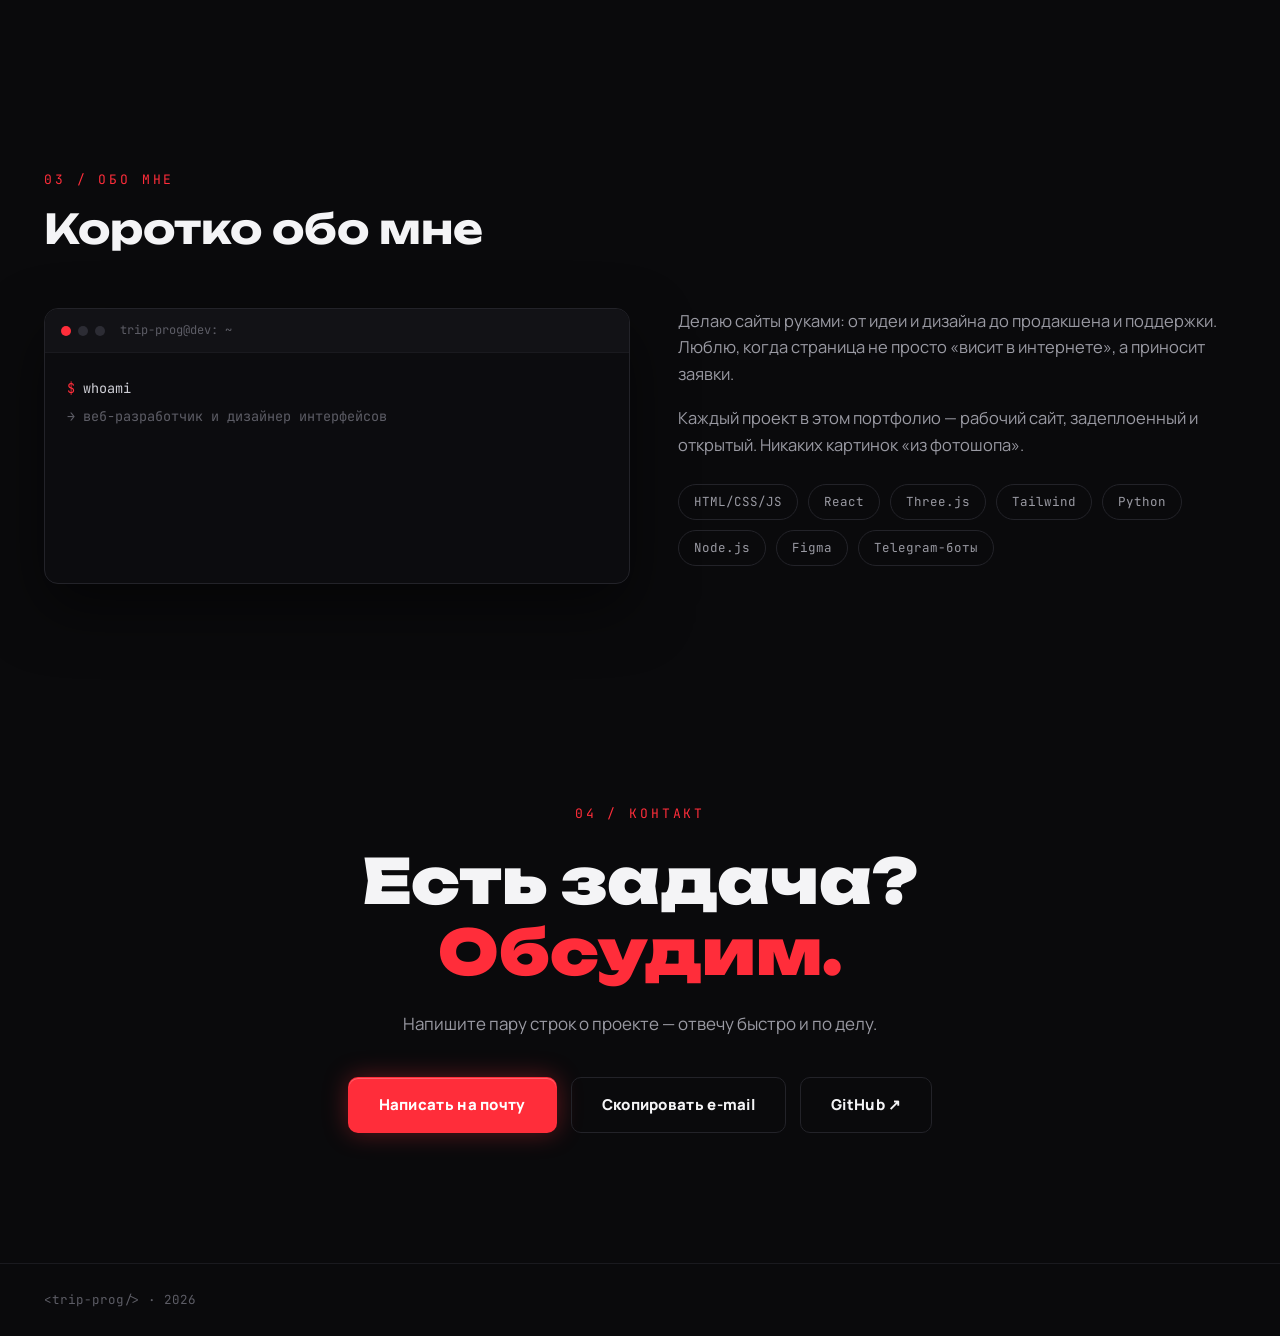
==== commit caf516b2: "Чистка: без зерна и лишних подписей, 10 проектов, ноутбук за мышкой, почта через Gmail" ====
--- a/index.html
+++ b/index.html
@@ -15,7 +15,6 @@
 </head>
 <body>
 
-  <div class="grain" aria-hidden="true"></div>
   <div class="cursor" aria-hidden="true"><div class="cursor-dot"></div><div class="cursor-ring"></div></div>
 
   <!-- ===== NAV ===== -->
@@ -24,7 +23,6 @@
     <nav class="nav-links">
       <a href="#services">Услуги</a>
       <a href="#projects">Проекты</a>
-      <a href="#lab">Лаборатория</a>
       <a href="#about">Обо мне</a>
     </nav>
     <a href="#contact" class="btn btn-red btn-sm nav-cta">Связаться</a>
@@ -55,10 +53,6 @@
           <a href="#projects" class="btn btn-red">Смотреть проекты</a>
           <a href="#contact" class="btn btn-ghost">Обсудить проект</a>
         </div>
-        <div class="hero-note">
-          <span class="caveat">все проекты ниже — живые, тыкай смело</span>
-          <svg class="arrow-doodle" viewBox="0 0 90 40" fill="none"><path d="M4 8 C 30 30, 55 34, 82 22 M 82 22 l -12 -4 m 12 4 l -9 9" stroke="currentColor" stroke-width="2.2" stroke-linecap="round"/></svg>
-        </div>
       </div>
 
       <div class="hero-visual">
@@ -80,8 +74,7 @@
             <div class="laptop-shadow"></div>
           </div>
         </div>
-        <div class="hero-chip mono chip-a">16 проектов онлайн</div>
-        <div class="hero-chip mono chip-b">github.io / production</div>
+        <div class="hero-chip mono chip-a">10 проектов онлайн</div>
       </div>
     </div>
   </section>
@@ -134,27 +127,14 @@
     <div class="section-head reveal">
       <div class="mono section-index">02 / проекты</div>
       <h2>Избранные проекты</h2>
-      <div class="head-note">
-        <span class="caveat">каждое окно — реальный сайт, кликни и он откроется</span>
-      </div>
     </div>
     <div class="projects-grid" id="projects-grid"><!-- js --></div>
-  </section>
-
-  <!-- ===== LAB ===== -->
-  <section class="section" id="lab">
-    <div class="section-head reveal">
-      <div class="mono section-index">03 / лаборатория</div>
-      <h2>WebGL и 3D-эксперименты</h2>
-      <div class="head-note"><span class="caveat">тут я играюсь с three.js</span></div>
-    </div>
-    <div class="lab-grid" id="lab-grid"><!-- js --></div>
   </section>
 
   <!-- ===== ABOUT ===== -->
   <section class="section" id="about">
     <div class="section-head reveal">
-      <div class="mono section-index">04 / обо мне</div>
+      <div class="mono section-index">03 / обо мне</div>
       <h2>Коротко обо мне</h2>
     </div>
     <div class="about-grid">
@@ -175,11 +155,11 @@
   <!-- ===== CONTACT ===== -->
   <section class="section contact" id="contact">
     <div class="contact-inner reveal">
-      <div class="mono section-index">05 / контакт</div>
+      <div class="mono section-index">04 / контакт</div>
       <h2 class="contact-title">Есть задача?<br><span class="red">Обсудим.</span></h2>
       <p class="contact-sub">Напишите пару строк о проекте — отвечу быстро и по делу.</p>
       <div class="contact-btns">
-        <a class="btn btn-red" href="mailto:tripolev04@gmail.com">Написать на почту</a>
+        <a class="btn btn-red" href="https://mail.google.com/mail/?view=cm&fs=1&to=tripolev04@gmail.com&su=%D0%97%D0%B0%D0%BA%D0%B0%D0%B7%20%D1%81%D0%B0%D0%B9%D1%82%D0%B0" target="_blank" rel="noopener">Написать на почту</a>
         <button class="btn btn-ghost" id="copy-mail" data-mail="tripolev04@gmail.com">Скопировать e-mail</button>
         <a class="btn btn-ghost" href="https://github.com/trip-prog" target="_blank" rel="noopener">GitHub ↗</a>
       </div>
@@ -188,7 +168,6 @@
 
   <footer class="footer">
     <span class="mono">&lt;trip-prog/&gt; · {{year}}</span>
-    <span class="mono footer-note">сделано руками, без конструкторов</span>
   </footer>
 
   <script src="js/main.js"></script>
--- a/css/style.css
+++ b/css/style.css
@@ -45,23 +45,6 @@
 
 a { color: inherit; text-decoration: none; }
 
-/* film grain */
-.grain {
-  position: fixed; inset: -50%;
-  width: 200%; height: 200%;
-  pointer-events: none; z-index: 999;
-  opacity: .055;
-  background-image: url("data:image/svg+xml,%3Csvg viewBox='0 0 300 300' xmlns='http://www.w3.org/2000/svg'%3E%3Cfilter id='n'%3E%3CfeTurbulence type='fractalNoise' baseFrequency='0.72' numOctaves='2' stitchTiles='stitch'/%3E%3C/filter%3E%3Crect width='100%25' height='100%25' filter='url(%23n)'/%3E%3C/svg%3E");
-  animation: grain-shift 1.2s steps(4) infinite;
-}
-@keyframes grain-shift {
-  0% { transform: translate(0, 0); }
-  25% { transform: translate(-2%, 1%); }
-  50% { transform: translate(1%, -2%); }
-  75% { transform: translate(-1%, 2%); }
-  100% { transform: translate(2%, -1%); }
-}
-
 /* custom cursor */
 .cursor { position: fixed; inset: 0; pointer-events: none; z-index: 1000; }
 .cursor-dot, .cursor-ring {
@@ -194,13 +177,6 @@
 }
 .hero-sub { color: var(--gray); font-size: 17.5px; max-width: 470px; margin-bottom: 38px; }
 .hero-btns { display: flex; gap: 16px; flex-wrap: wrap; }
-.hero-note {
-  margin-top: 42px;
-  display: flex; align-items: flex-end; gap: 10px;
-  color: var(--gray-dim);
-}
-.arrow-doodle { width: 74px; color: var(--red); opacity: .8; transform: translateY(10px); }
-
 /* glitch word */
 .glitch-word { position: relative; display: inline-block; }
 .glitch-word::before, .glitch-word::after {
@@ -352,7 +328,6 @@
 }
 .hero-chip::before { content: '● '; color: var(--red); }
 .chip-a { top: 1%; right: -2%; animation: float 7.5s .8s ease-in-out infinite; }
-.chip-b { bottom: -4%; left: 2%; animation: float 8s 1.6s ease-in-out infinite; }
 
 /* ================= MARQUEE ================= */
 .marquee-wrap { padding: 30px 0 10px; overflow: hidden; }
@@ -388,7 +363,6 @@
 .section-head { margin-bottom: 56px; position: relative; }
 .section-index { color: var(--red); font-size: 13px; letter-spacing: .22em; margin-bottom: 14px; text-transform: uppercase; }
 .section-head h2 { font-size: clamp(26px, 3.2vw, 44px); font-weight: 700; }
-.head-note { margin-top: 10px; }
 
 /* reveal on scroll */
 .reveal { opacity: 0; transform: translateY(34px); transition: opacity .7s ease, transform .7s ease; }
@@ -517,15 +491,6 @@
 }
 .tag.hot { color: var(--red); border-color: rgba(255, 45, 58, .4); }
 
-/* ================= LAB ================= */
-.lab-grid {
-  display: grid;
-  grid-template-columns: repeat(3, 1fr);
-  gap: 20px;
-}
-.lab-grid .project-card { border-color: #1e1e26; background: #0e0e13; }
-.lab-grid .preview { aspect-ratio: 16 / 10.5; }
-
 /* ================= ABOUT ================= */
 .about-grid {
   display: grid;
@@ -596,7 +561,7 @@
 
 /* ================= RESPONSIVE ================= */
 @media (max-width: 1120px) {
-  .hero-inner { grid-template-columns: 1fr; gap: 80px; }
+  .hero-inner { grid-template-columns: minmax(0, 1fr); gap: 80px; }
   .hero-text { text-align: center; }
   .hero-sub { margin-inline: auto; }
   .hero-btns, .hero-note { justify-content: center; }
@@ -626,10 +591,12 @@
   .nav.open .burger span:nth-child(3) { transform: translateY(-7px) rotate(-45deg); }
   .section { padding: 80px 22px; }
   .hero { padding: 110px 22px 40px; }
+  .hero-title { font-size: clamp(24px, 7.4vw, 34px); }
+  .kicker { font-size: 12px; }
+  .hero-sub { font-size: 15.5px; }
   .project-card.span-7, .project-card.span-5, .project-card.span-12 { grid-column: span 12; }
-  .lab-grid { grid-template-columns: 1fr; }
   .services-grid { grid-template-columns: 1fr; }
-  .hero-visual { transform: scale(.62); margin: -70px 0; }
+  .hero-visual { transform: scale(.62); margin: -60px 0 -190px; }
   .hero-chip { display: none; }
   .footer { flex-direction: column; gap: 8px; }
 }
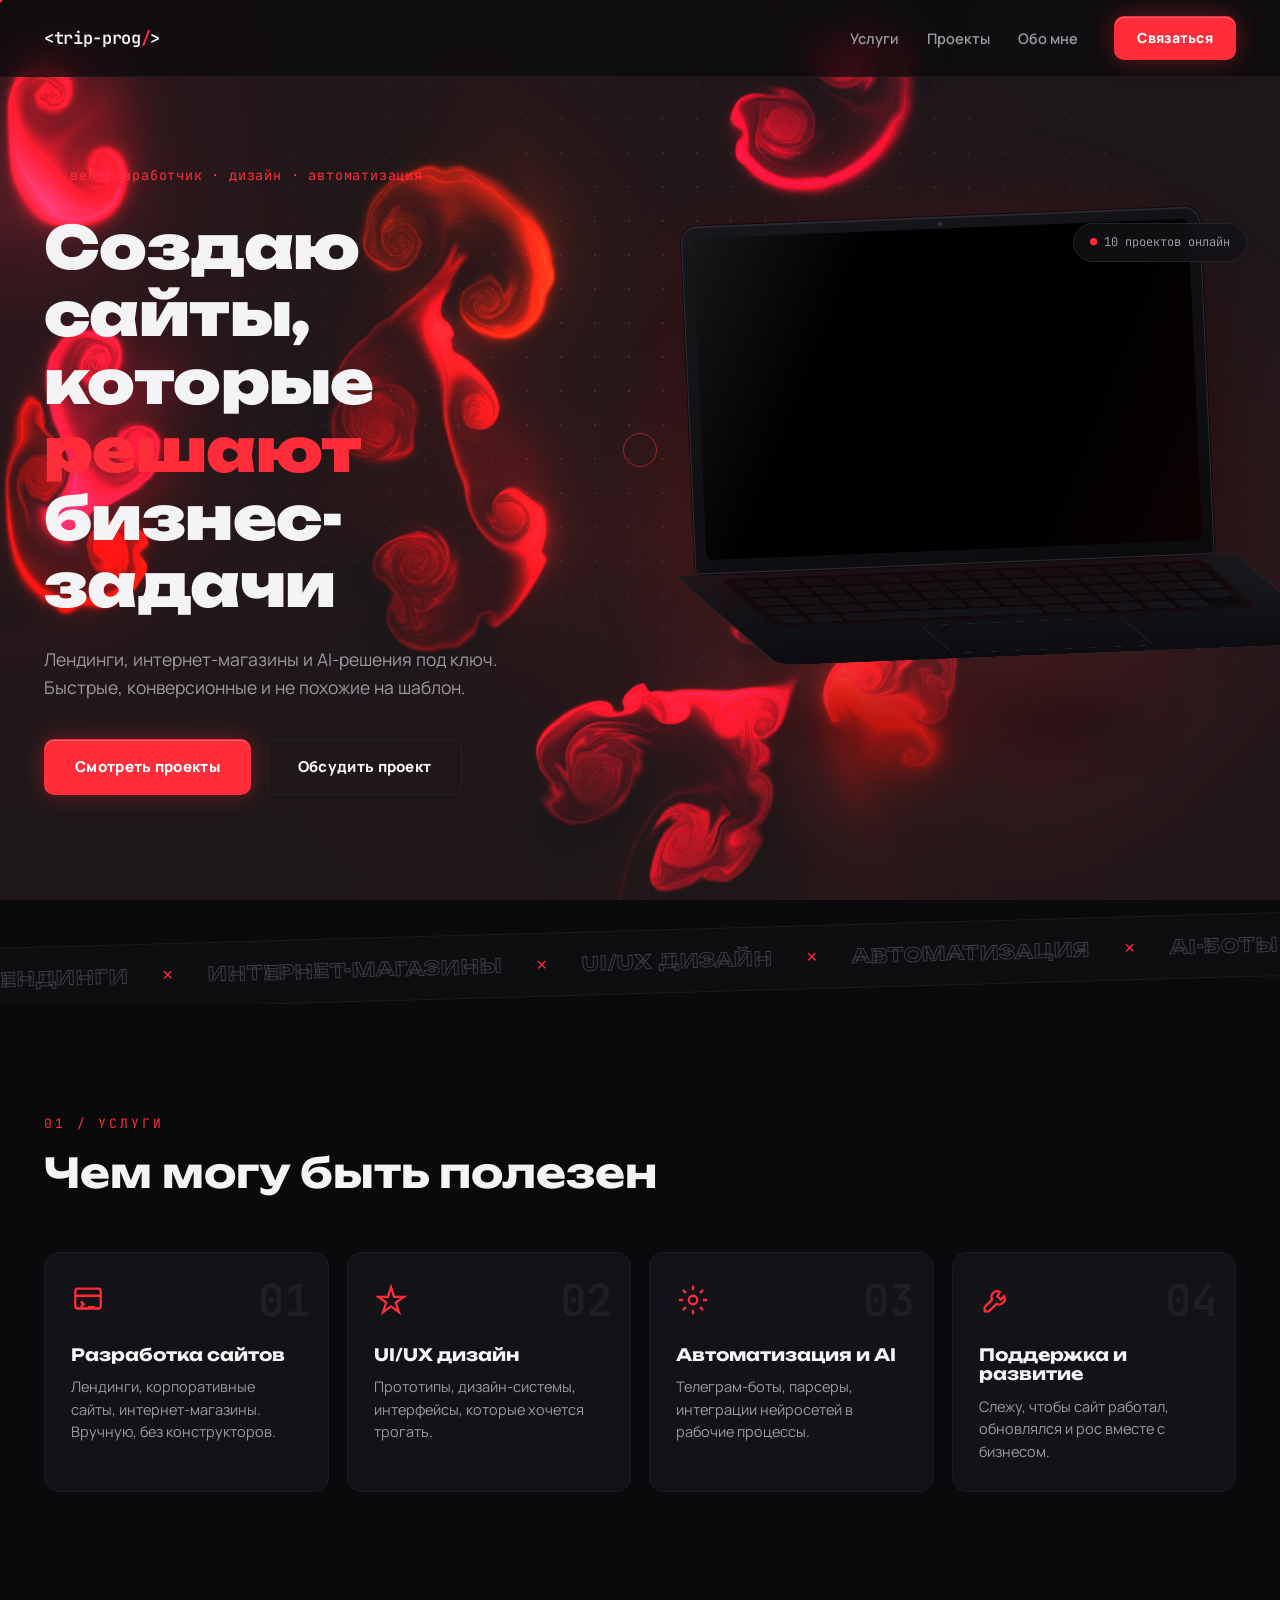
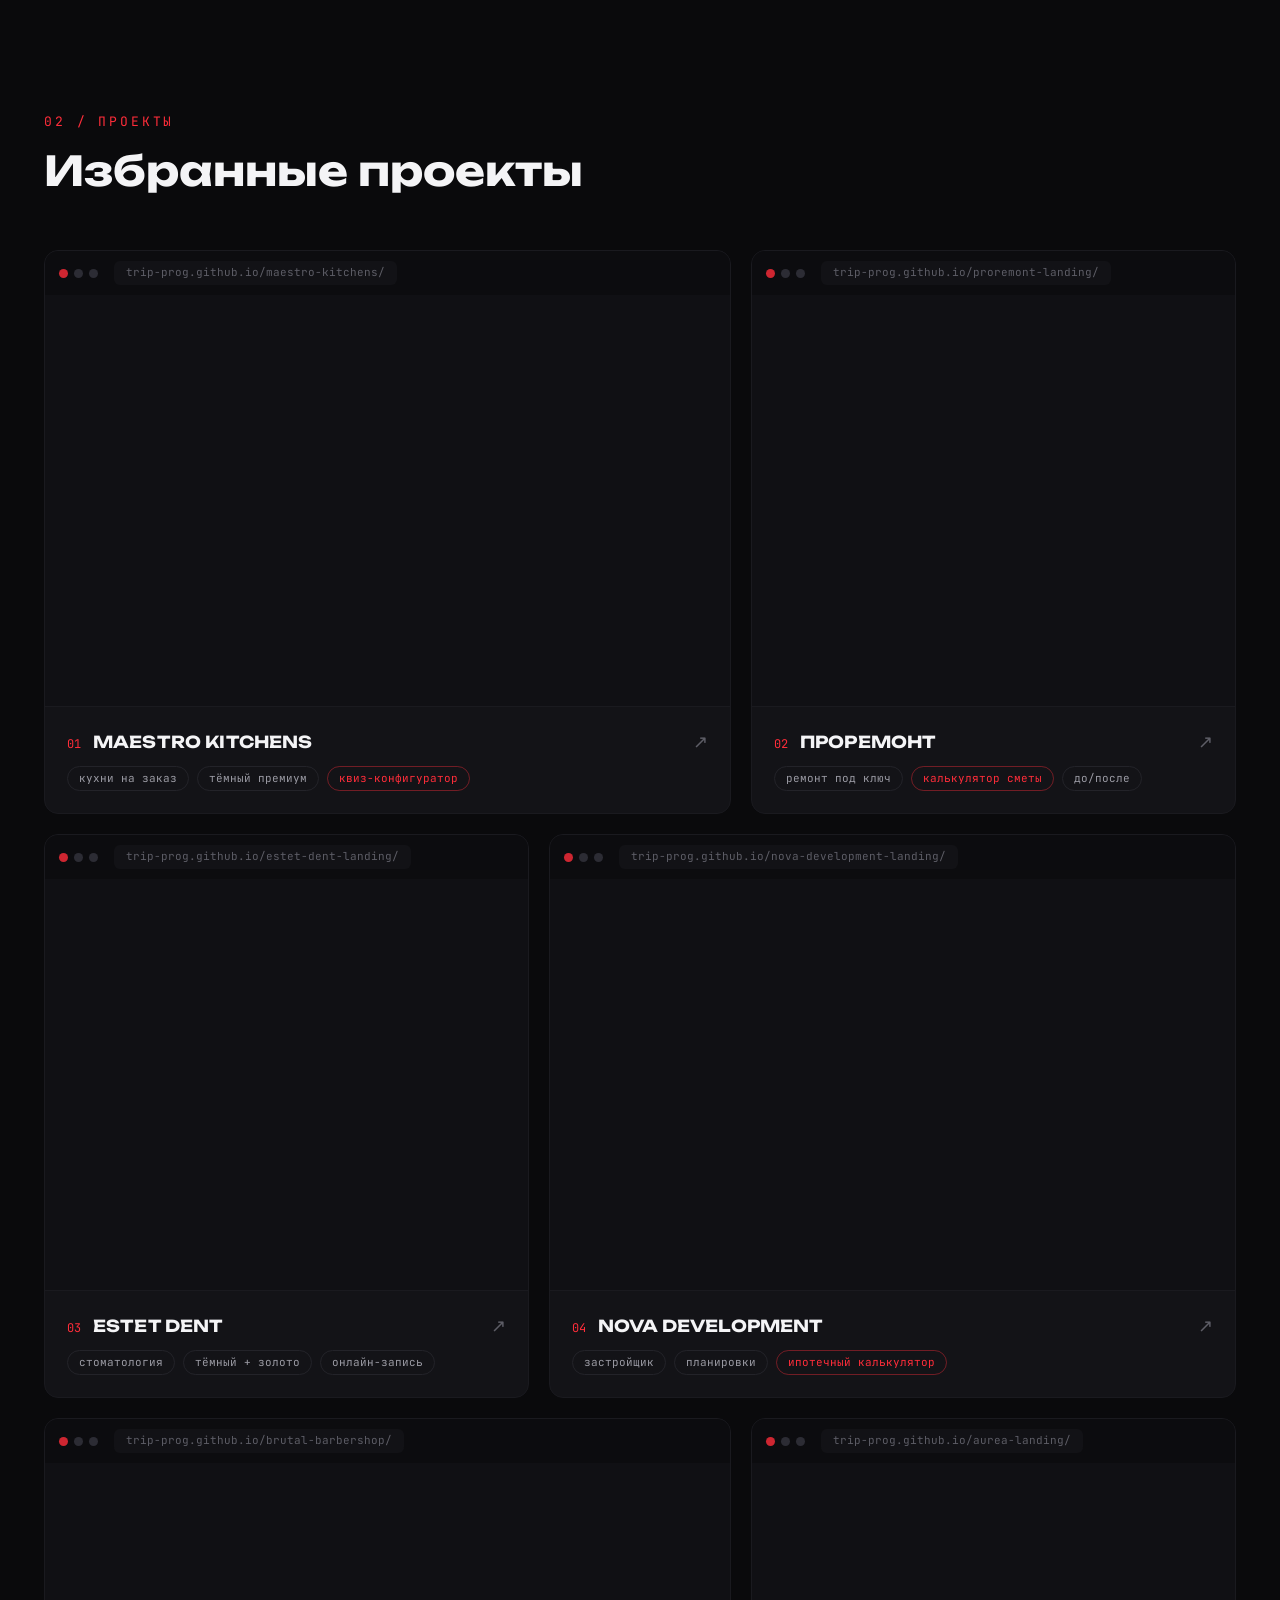
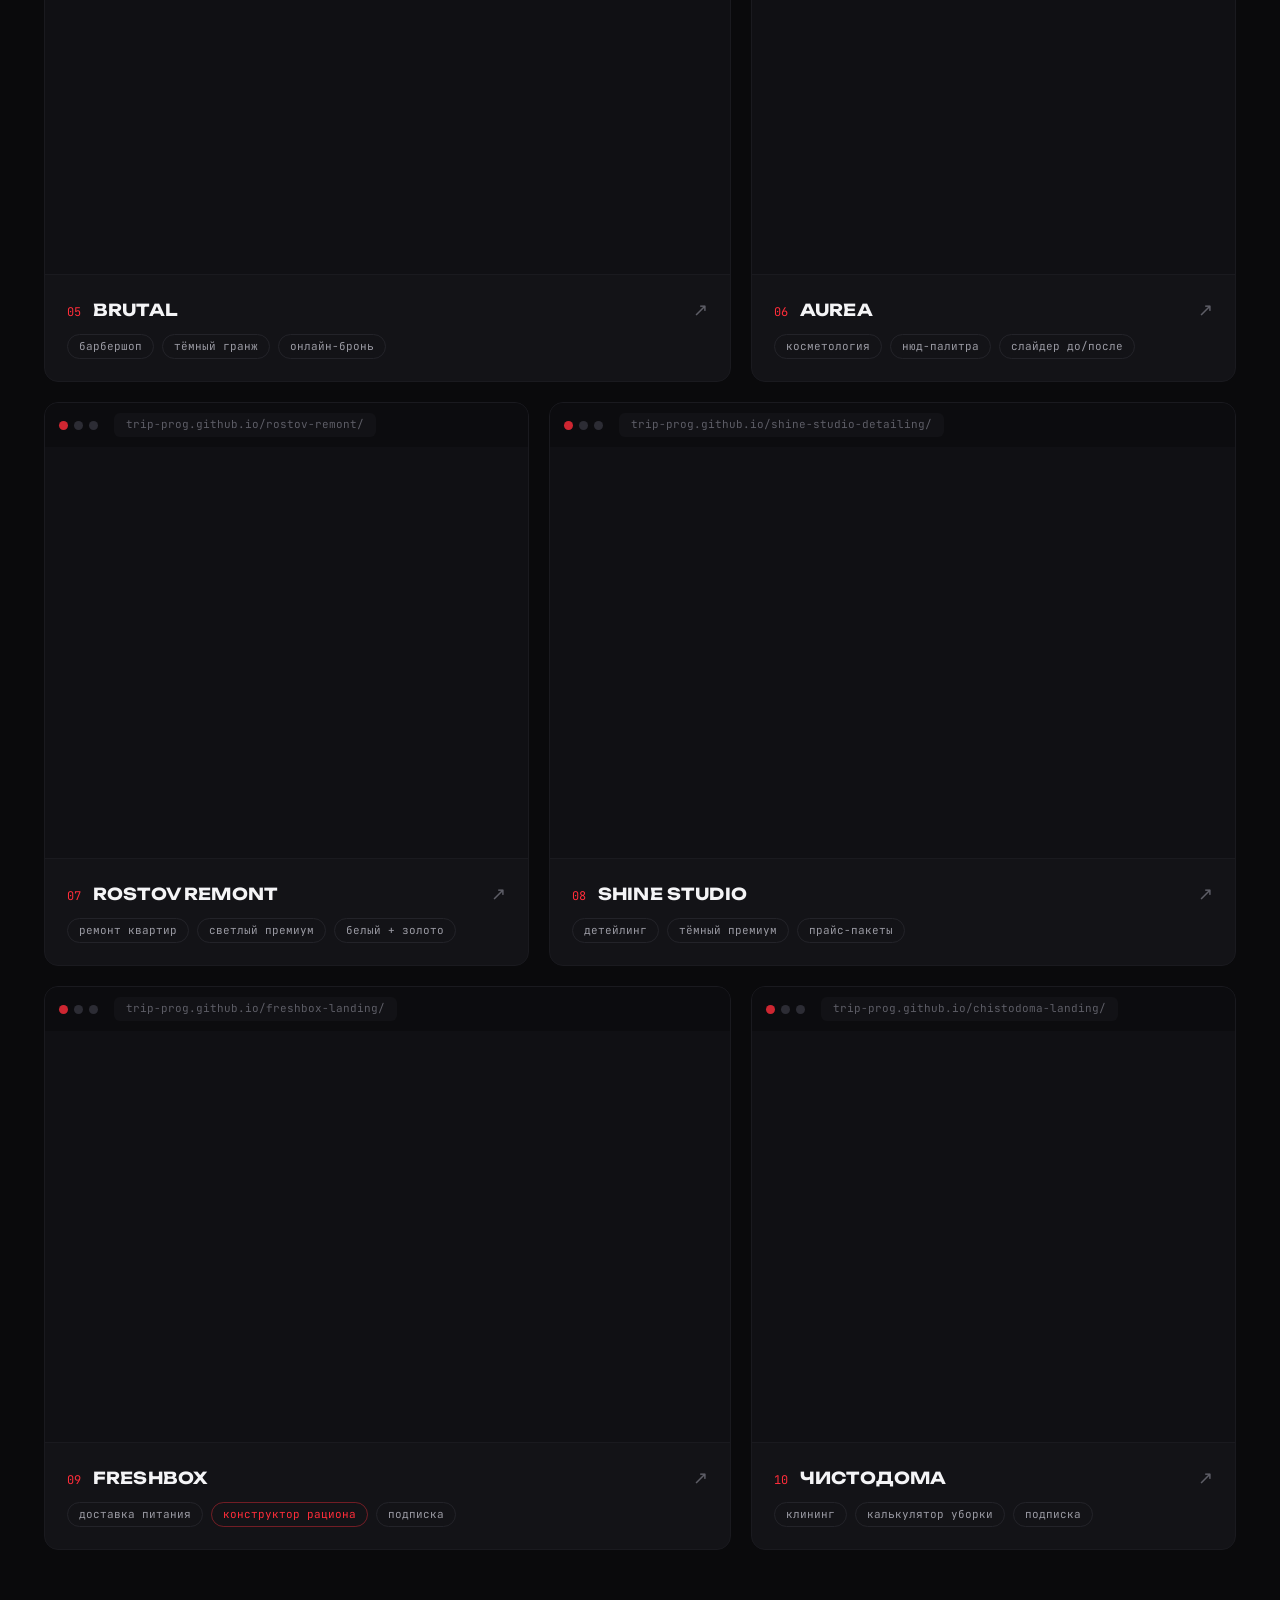
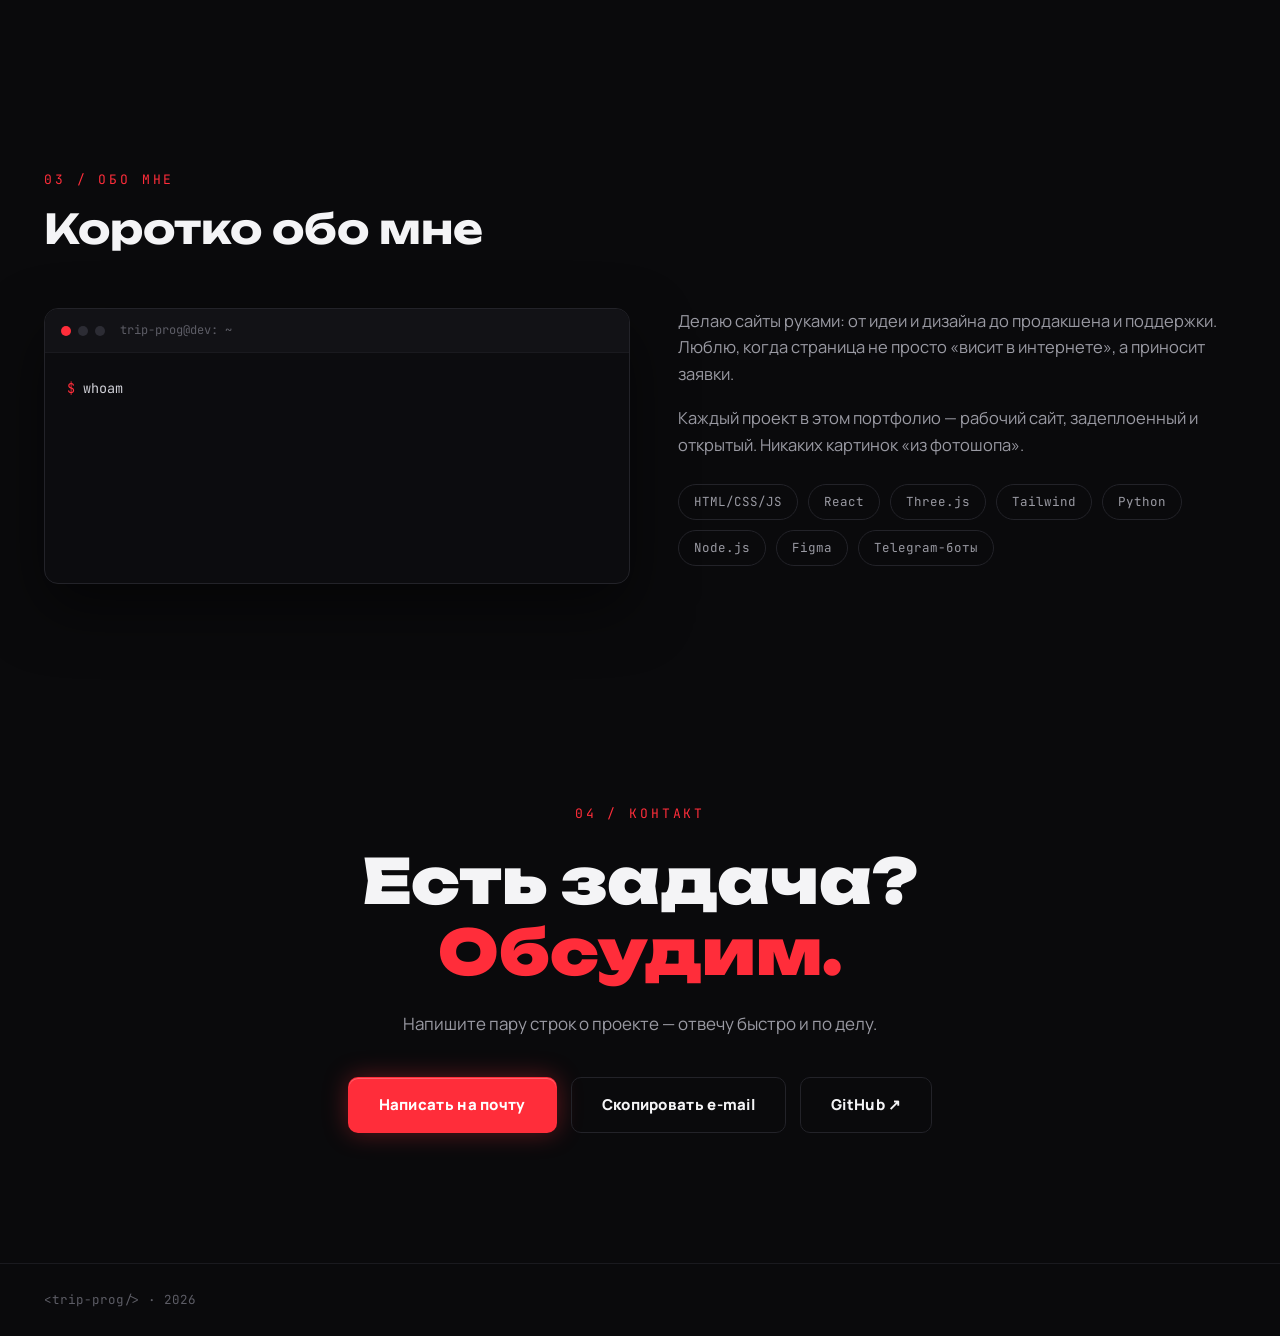
==== commit 5b21cb85: "Фон Liquid Ether: WebGL-жидкость в красных тонах, реагирует на мышь и клики" ====
--- a/index.html
+++ b/index.html
@@ -34,7 +34,6 @@
     <div class="hero-bg" aria-hidden="true">
       <div class="hero-glow"></div>
       <div class="hero-dots"></div>
-      <div class="laser"></div>
     </div>
 
     <div class="hero-inner">
@@ -170,6 +169,7 @@
     <span class="mono">&lt;trip-prog/&gt; · {{year}}</span>
   </footer>
 
+  <script src="js/fluid.js"></script>
   <script src="js/main.js"></script>
 </body>
 </html>
--- a/css/style.css
+++ b/css/style.css
@@ -45,6 +45,15 @@
 
 a { color: inherit; text-decoration: none; }
 
+/* fluid background */
+#fluid {
+  position: fixed; inset: 0;
+  width: 100%; height: 100%;
+  z-index: 0;
+  pointer-events: none;
+}
+.hero, .marquee-wrap, .section, .footer { position: relative; z-index: 1; }
+
 /* custom cursor */
 .cursor { position: fixed; inset: 0; pointer-events: none; z-index: 1000; }
 .cursor-dot, .cursor-ring {
@@ -145,20 +154,6 @@
   mask-image: radial-gradient(ellipse 75% 70% at 60% 40%, #000 0%, transparent 72%);
   -webkit-mask-image: radial-gradient(ellipse 75% 70% at 60% 40%, #000 0%, transparent 72%);
 }
-.laser {
-  position: absolute; top: -10%; left: 55%;
-  width: 2px; height: 130%;
-  background: linear-gradient(180deg, transparent, rgba(255,45,58,.75) 40%, rgba(255,45,58,.15) 75%, transparent);
-  filter: blur(1px) drop-shadow(0 0 12px var(--red));
-  transform: rotate(24deg);
-  animation: laser-drift 9s ease-in-out infinite alternate;
-  opacity: .5;
-}
-@keyframes laser-drift {
-  from { transform: rotate(24deg) translateX(0); opacity: .32; }
-  to { transform: rotate(19deg) translateX(-140px); opacity: .6; }
-}
-
 .hero-inner {
   position: relative; z-index: 1;
   display: grid;
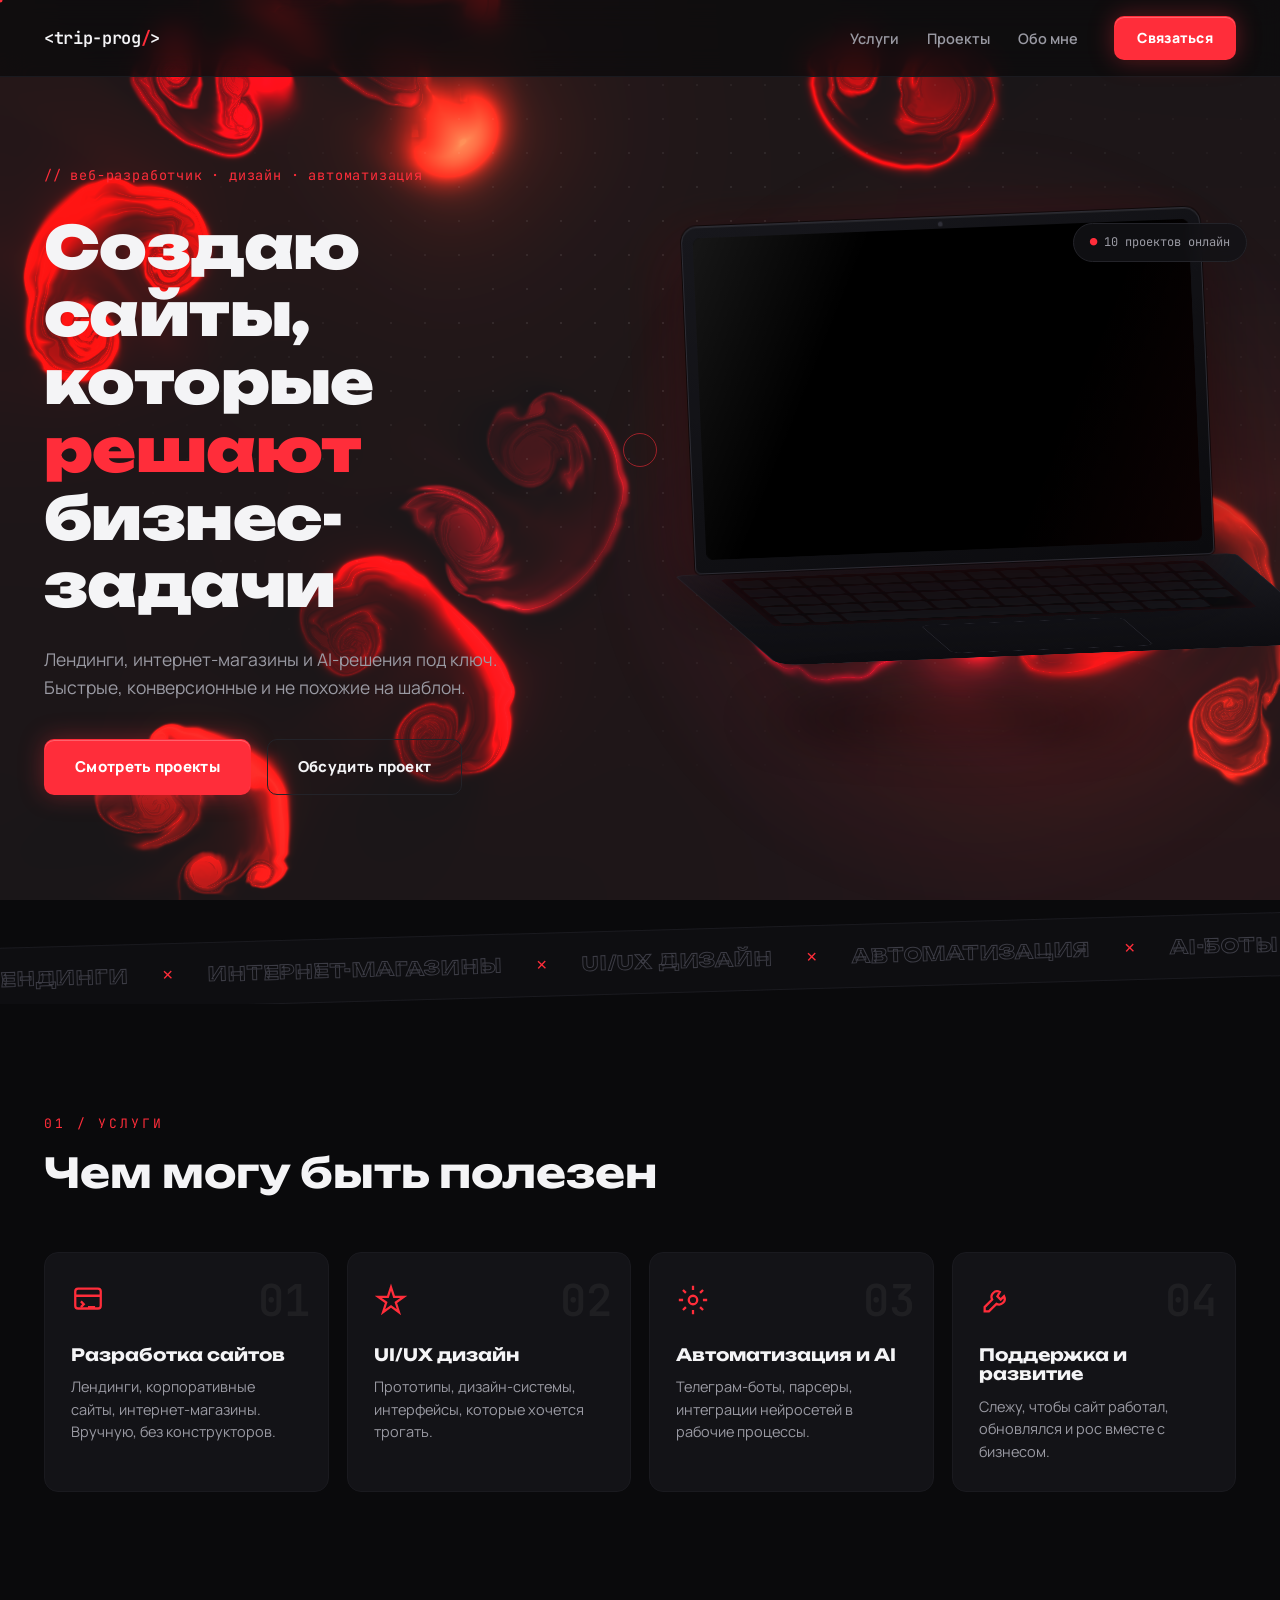
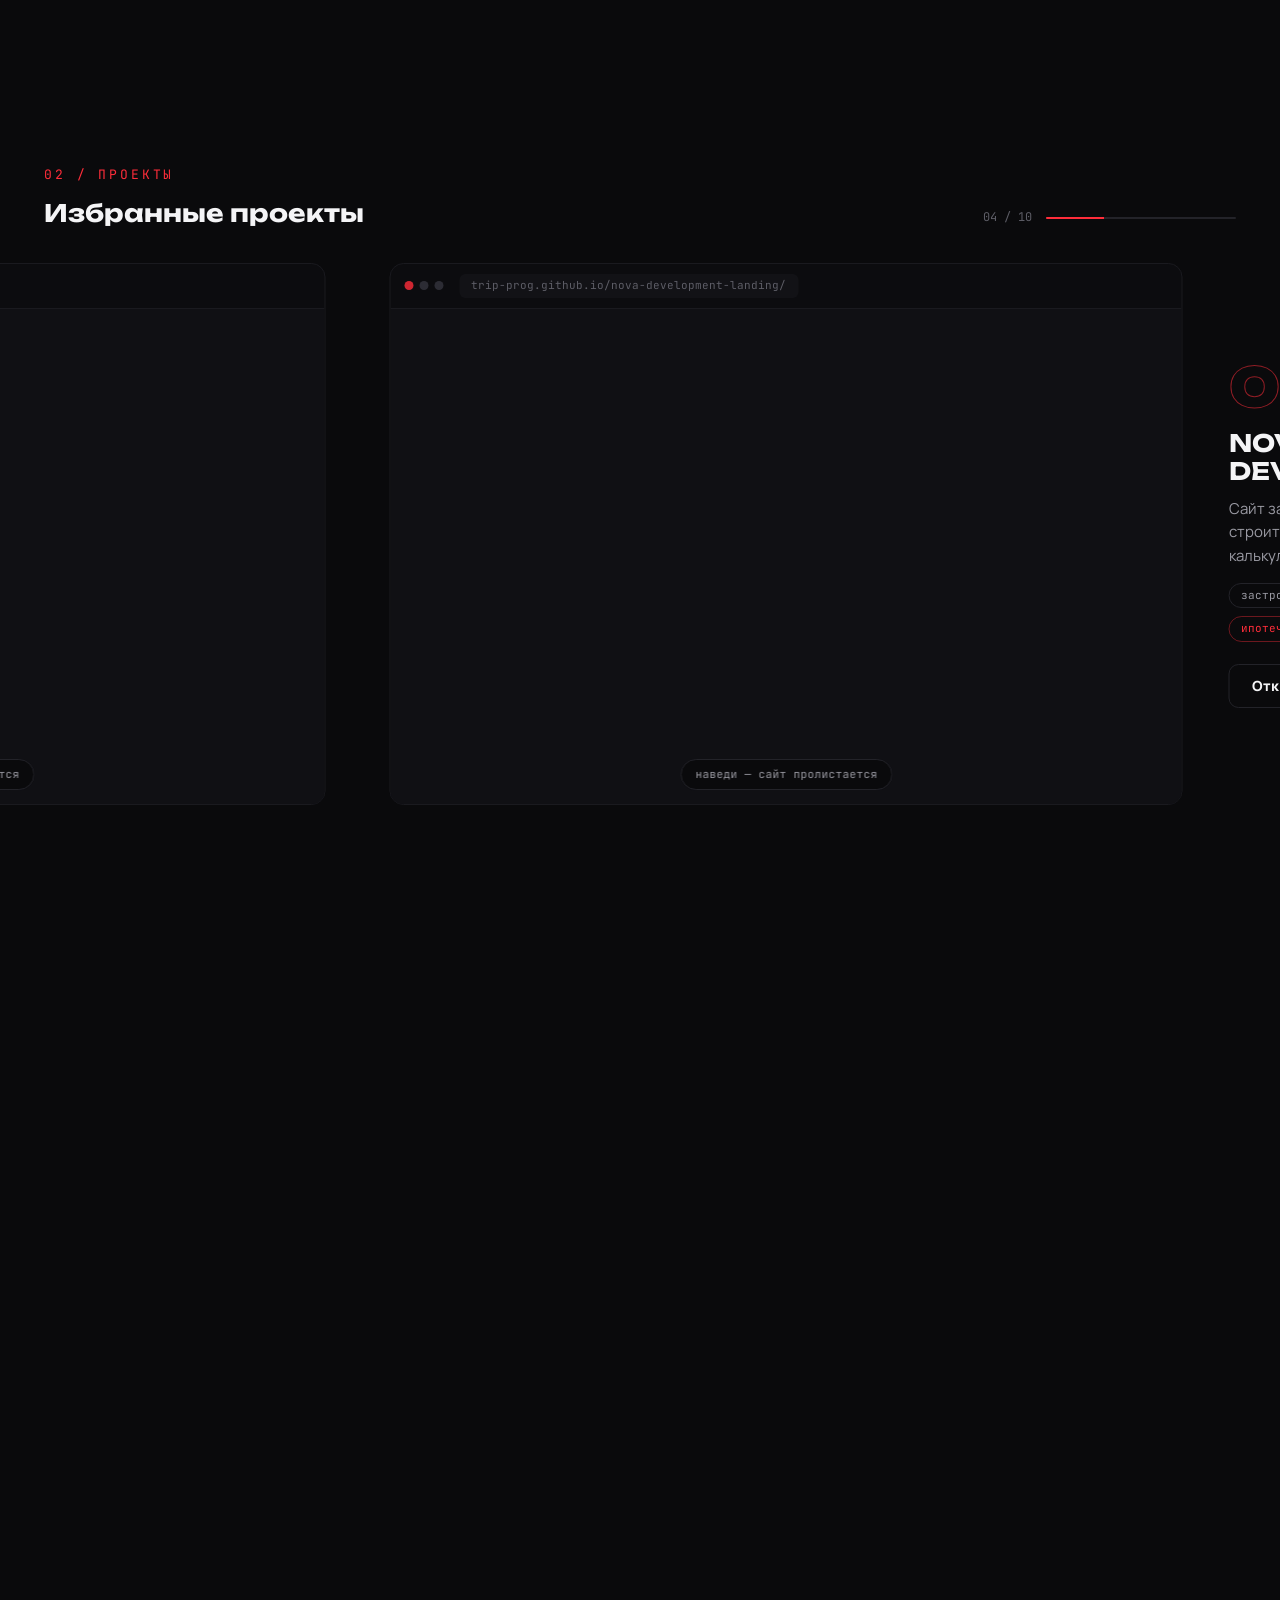
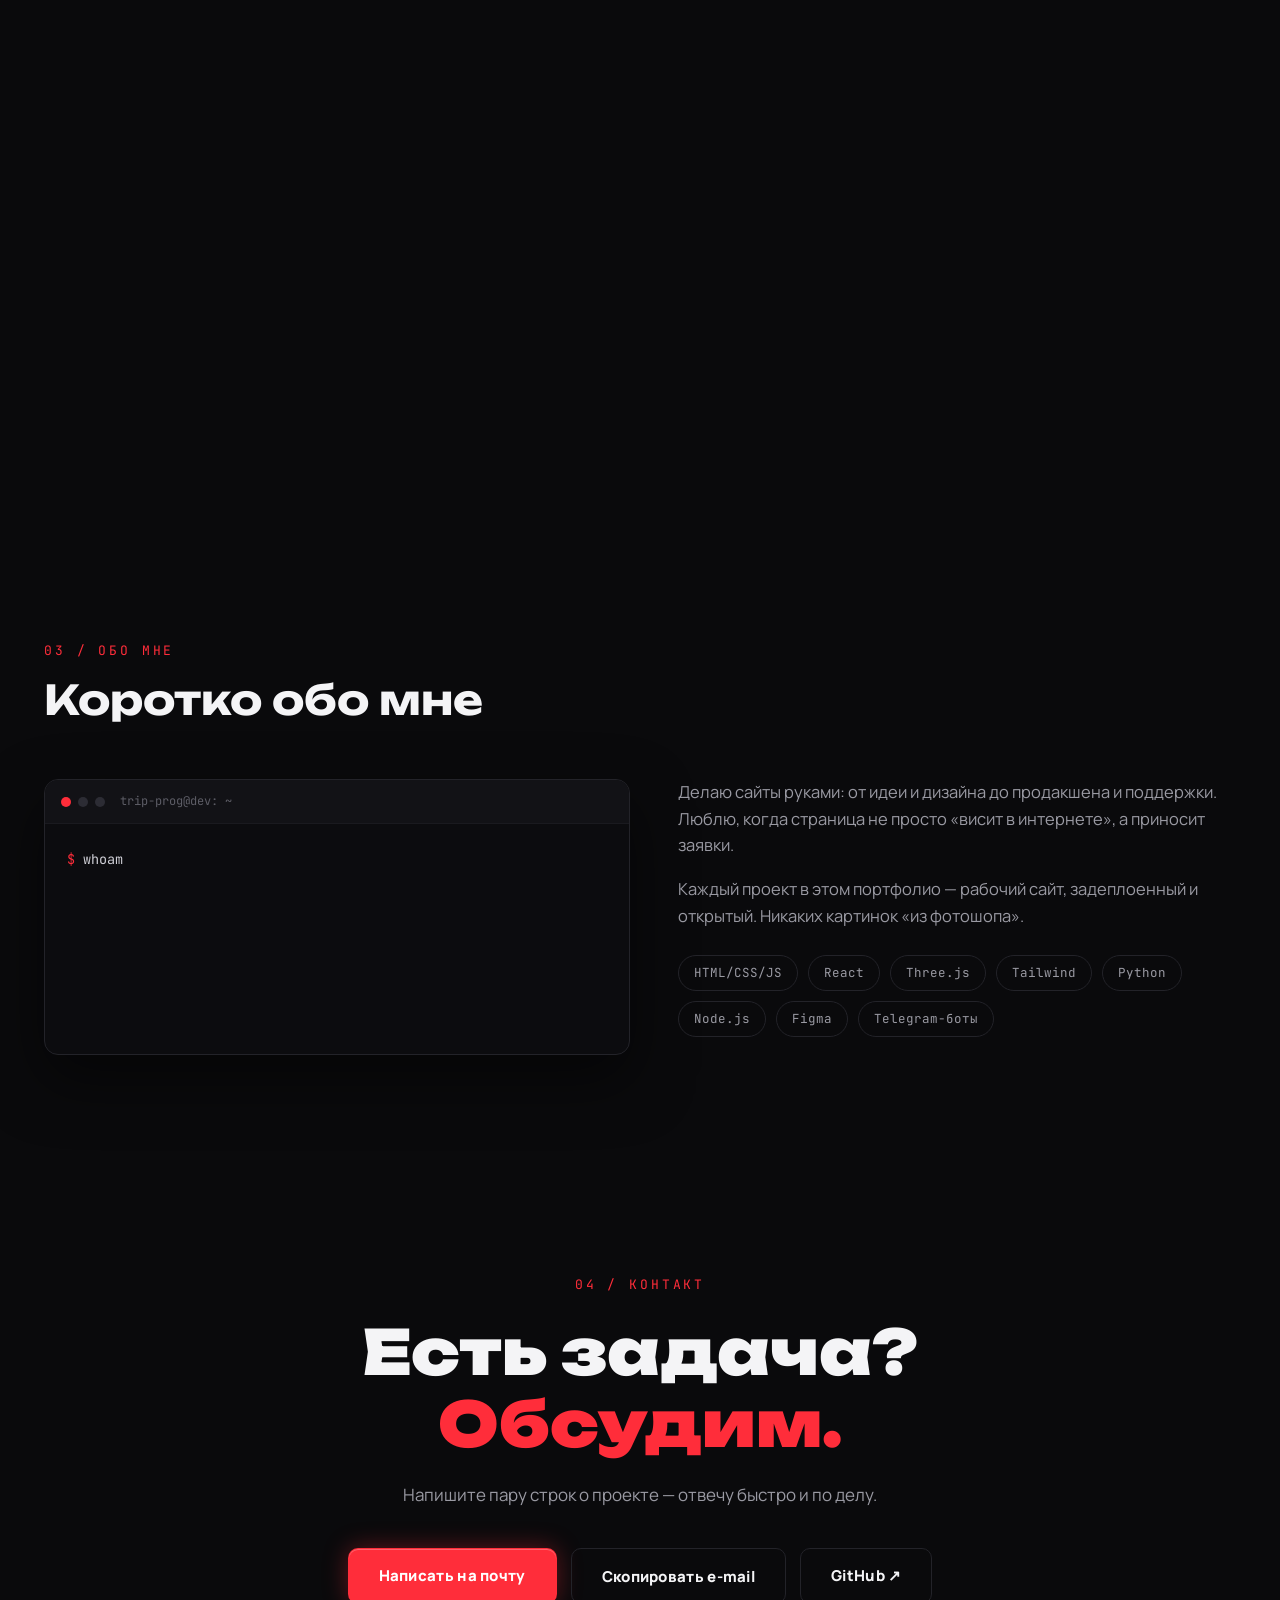
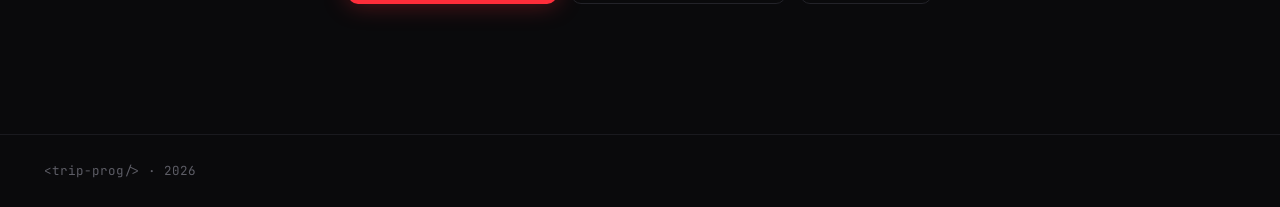
==== commit 4e026939: "Горизонтальная лента проектов, автопросмотр превью, магнитные кнопки, пасхалка на логотипе - секция " ====
--- a/index.html
+++ b/index.html
@@ -4,7 +4,7 @@
   <meta charset="utf-8">
   <meta name="viewport" content="width=device-width, initial-scale=1">
   <title>trip-prog — создаю сайты, которые решают бизнес-задачи</title>
-  <meta name="description" content="Веб-разработчик. Лендинги, интернет-магазины, автоматизация и AI-решения. 16 живых проектов — каждый можно открыть и потрогать.">
+  <meta name="description" content="Веб-разработчик. Лендинги, интернет-магазины, автоматизация и AI-решения. 10 живых проектов — каждый можно открыть и потрогать.">
   <meta property="og:title" content="trip-prog — разработка сайтов">
   <meta property="og:description" content="Лендинги, интерфейсы, автоматизация. Все работы живые — открывай и смотри.">
   <link rel="icon" href="data:image/svg+xml,<svg xmlns='http://www.w3.org/2000/svg' viewBox='0 0 100 100'><text y='80' font-size='80' fill='%23ff2d3a' font-family='monospace'>/</text></svg>">
@@ -122,12 +122,20 @@
   </section>
 
   <!-- ===== PROJECTS ===== -->
-  <section class="section" id="projects">
-    <div class="section-head reveal">
-      <div class="mono section-index">02 / проекты</div>
-      <h2>Избранные проекты</h2>
+  <section class="projects-pin" id="projects">
+    <div class="projects-sticky">
+      <div class="projects-head reveal">
+        <div>
+          <div class="mono section-index">02 / проекты</div>
+          <h2>Избранные проекты</h2>
+        </div>
+        <div class="projects-progress" aria-hidden="true">
+          <span class="mono" id="proj-count">01 / 10</span>
+          <div class="proj-bar"><i id="proj-bar-fill"></i></div>
+        </div>
+      </div>
+      <div class="projects-track" id="projects-track"><!-- js --></div>
     </div>
-    <div class="projects-grid" id="projects-grid"><!-- js --></div>
   </section>
 
   <!-- ===== ABOUT ===== -->
--- a/css/style.css
+++ b/css/style.css
@@ -52,7 +52,7 @@
   z-index: 0;
   pointer-events: none;
 }
-.hero, .marquee-wrap, .section, .footer { position: relative; z-index: 1; }
+.hero, .marquee-wrap, .section, .projects-pin, .footer { position: relative; z-index: 1; }
 
 /* custom cursor */
 .cursor { position: fixed; inset: 0; pointer-events: none; z-index: 1000; }
@@ -89,7 +89,7 @@
   font-weight: 800; font-size: 15px;
   letter-spacing: .02em;
   border: 1px solid transparent;
-  transition: transform .2s, box-shadow .25s, background .25s, border-color .25s;
+  transition: transform .3s cubic-bezier(.3,1.5,.4,1), box-shadow .25s, background .25s, border-color .25s, color .25s;
   background: none; color: var(--white);
 }
 .btn:active { transform: scale(.97); }
@@ -117,6 +117,13 @@
   letter-spacing: -.02em;
 }
 .logo-slash { color: var(--red); }
+.logo.boom { animation: logo-boom .5s ease; }
+@keyframes logo-boom {
+  0% { transform: scale(1); }
+  30% { transform: scale(1.22) rotate(-4deg); }
+  60% { transform: scale(.94) rotate(3deg); }
+  100% { transform: scale(1); }
+}
 .nav-links { display: flex; gap: 28px; margin-left: auto; }
 .nav-links a {
   font-size: 14.5px; font-weight: 600; color: var(--gray);
@@ -394,41 +401,65 @@
 .service-card h3 { font-size: 17px; margin-bottom: 12px; font-weight: 700; }
 .service-card p { color: var(--gray); font-size: 14.5px; line-height: 1.55; }
 
-/* ================= PROJECTS ================= */
-.projects-grid {
-  display: grid;
-  grid-template-columns: repeat(12, 1fr);
-  gap: 20px;
-}
-.project-card {
-  position: relative;
+/* ============ PROJECTS: горизонтальная лента ============ */
+.projects-pin { position: relative; }
+.projects-sticky {
   display: flex;
   flex-direction: column;
-  background: var(--panel);
+  justify-content: center;
+}
+.projects-head { position: relative; }
+.projects-progress {
+  display: none;
+  align-items: center; gap: 14px;
+  color: var(--gray-dim); font-size: 12px;
+}
+.proj-bar {
+  width: 190px; height: 2px;
+  background: var(--line);
+  border-radius: 2px;
+  overflow: hidden;
+}
+.proj-bar i {
+  display: block;
+  height: 100%; width: 0%;
+  background: var(--red);
+  box-shadow: 0 0 10px var(--red-glow);
+}
+
+.projects-track { display: flex; }
+
+.slide { display: flex; align-items: center; }
+.slide-meta { flex: 0 0 auto; }
+.slide-num {
+  font-family: var(--font-head);
+  font-size: 54px; font-weight: 900; line-height: 1;
+  color: transparent;
+  -webkit-text-stroke: 1px rgba(255, 45, 58, .55);
+  margin-bottom: 16px;
+}
+.slide-title { font-size: 24px; font-weight: 700; margin-bottom: 12px; }
+.slide-desc { color: var(--gray); font-size: 15px; line-height: 1.55; margin-bottom: 16px; }
+.slide .project-tags { display: flex; flex-wrap: wrap; gap: 8px; }
+.slide-open { margin-top: 22px; }
+
+.slide .browser-frame {
+  position: relative;
+  display: block;
+  background: #0c0c0f;
   border: 1px solid var(--line-soft);
   border-radius: var(--radius);
   overflow: hidden;
-  transition: transform .35s, border-color .35s, box-shadow .35s, opacity .7s ease;
-}
-.project-card:hover {
-  transform: translateY(-6px);
+  transition: border-color .35s, box-shadow .35s;
+}
+.slide .browser-frame:hover {
   border-color: rgba(255, 45, 58, .6);
-  box-shadow: 0 24px 60px rgba(0,0,0,.55), 0 0 36px rgba(255, 45, 58, .14);
-}
-.project-card.span-7 { grid-column: span 7; }
-.project-card.span-5 { grid-column: span 5; }
-.project-card.span-12 { grid-column: span 12; }
-.browser-frame {
-  position: relative;
-  display: flex;
-  flex-direction: column;
-  flex: 1;
-  border-bottom: 1px solid var(--line-soft);
-  background: #0c0c0f;
+  box-shadow: 0 24px 70px rgba(0,0,0,.55), 0 0 40px rgba(255, 45, 58, .16);
 }
 .browser-bar {
   display: flex; align-items: center; gap: 6px;
   padding: 10px 14px;
+  border-bottom: 1px solid var(--line-soft);
 }
 .browser-bar i { width: 9px; height: 9px; border-radius: 50%; background: #2c2c34; }
 .browser-bar i:first-child { background: var(--red); opacity: .8; }
@@ -446,11 +477,8 @@
   position: relative;
   overflow: hidden;
   background: #101014;
-  aspect-ratio: 16 / 9.6;
-  flex: 1;
-  min-height: 0;
-}
-.span-12 .preview { max-height: 500px; }
+  aspect-ratio: 1440 / 902;
+}
 .preview iframe {
   position: absolute; top: 0; left: 0;
   width: 1440px; height: 902px;
@@ -465,17 +493,20 @@
   color: var(--gray-dim);
   font-family: var(--font-mono); font-size: 12px; letter-spacing: .2em;
 }
-.project-meta { padding: 20px 22px 22px; }
-.project-top { display: flex; align-items: baseline; gap: 12px; }
-.project-num { font-family: var(--font-mono); font-size: 12px; color: var(--red); }
-.project-meta h3 { font-size: 16.5px; font-weight: 700; letter-spacing: .01em; }
-.project-arrow {
-  margin-left: auto;
-  font-size: 18px; color: var(--gray-dim);
-  transition: color .25s, transform .25s;
-}
-.project-card:hover .project-arrow { color: var(--red); transform: translate(3px, -3px); }
-.project-tags { margin-top: 10px; display: flex; flex-wrap: wrap; gap: 8px; }
+.slide-hint {
+  position: absolute; left: 50%; bottom: 14px;
+  transform: translateX(-50%);
+  padding: 6px 14px;
+  font-size: 11px; color: var(--gray);
+  background: rgba(10, 10, 12, .82);
+  border: 1px solid var(--line);
+  border-radius: 999px;
+  backdrop-filter: blur(6px);
+  white-space: nowrap;
+  pointer-events: none;
+  transition: opacity .3s;
+}
+.slide .browser-frame:hover .slide-hint { opacity: 0; }
 .tag {
   font-family: var(--font-mono);
   font-size: 11px;
@@ -485,6 +516,50 @@
   padding: 3px 11px;
 }
 .tag.hot { color: var(--red); border-color: rgba(255, 45, 58, .4); }
+
+/* десктоп: пин секции + горизонтальное движение */
+@media (min-width: 901px) {
+  .projects-sticky {
+    position: sticky; top: 0;
+    height: 100vh;
+    overflow: hidden;
+    padding-top: 66px;
+  }
+  .projects-head {
+    display: flex; align-items: flex-end; justify-content: space-between; gap: 30px;
+    width: 100%; max-width: 1280px;
+    margin: 0 auto 36px;
+    padding: 0 44px;
+  }
+  .projects-progress { display: flex; }
+  .projects-track {
+    align-items: center;
+    gap: 5vw;
+    width: max-content;
+    padding-inline: max(44px, calc((100vw - 1192px) / 2));
+    will-change: transform;
+  }
+  .slide { gap: 46px; }
+  .slide-flip { flex-direction: row-reverse; }
+  .slide-meta { width: 290px; }
+  .slide .browser-frame { width: min(62vw, calc((100vh - 300px) * 1.59)); }
+}
+@media (min-width: 901px) and (max-width: 1200px) {
+  .slide-meta { width: 230px; }
+}
+
+/* планшет/мобайл: обычный вертикальный список */
+@media (max-width: 900px) {
+  .projects-pin { height: auto !important; }
+  .projects-sticky { padding: 80px 22px; }
+  .projects-head { margin-bottom: 42px; }
+  .projects-track { flex-direction: column; gap: 46px; transform: none !important; }
+  .slide { flex-direction: column; align-items: stretch; gap: 18px; }
+  .slide .browser-frame { width: 100%; order: -1; }
+  .slide-meta { width: auto; }
+  .slide-num { font-size: 38px; margin-bottom: 10px; }
+  .slide-hint { display: none; }
+}
 
 /* ================= ABOUT ================= */
 .about-grid {
@@ -563,7 +638,6 @@
   .hero-visual { transform: scale(.92); }
   .services-grid { grid-template-columns: repeat(2, 1fr); }
   .about-grid { grid-template-columns: 1fr; }
-  .project-card.span-7, .project-card.span-5 { grid-column: span 6; }
 }
 @media (max-width: 820px) {
   .nav { padding: 14px 22px; gap: 20px; }
@@ -589,7 +663,6 @@
   .hero-title { font-size: clamp(24px, 7.4vw, 34px); }
   .kicker { font-size: 12px; }
   .hero-sub { font-size: 15.5px; }
-  .project-card.span-7, .project-card.span-5, .project-card.span-12 { grid-column: span 12; }
   .services-grid { grid-template-columns: 1fr; }
   .hero-visual { transform: scale(.62); margin: -60px 0 -190px; }
   .hero-chip { display: none; }
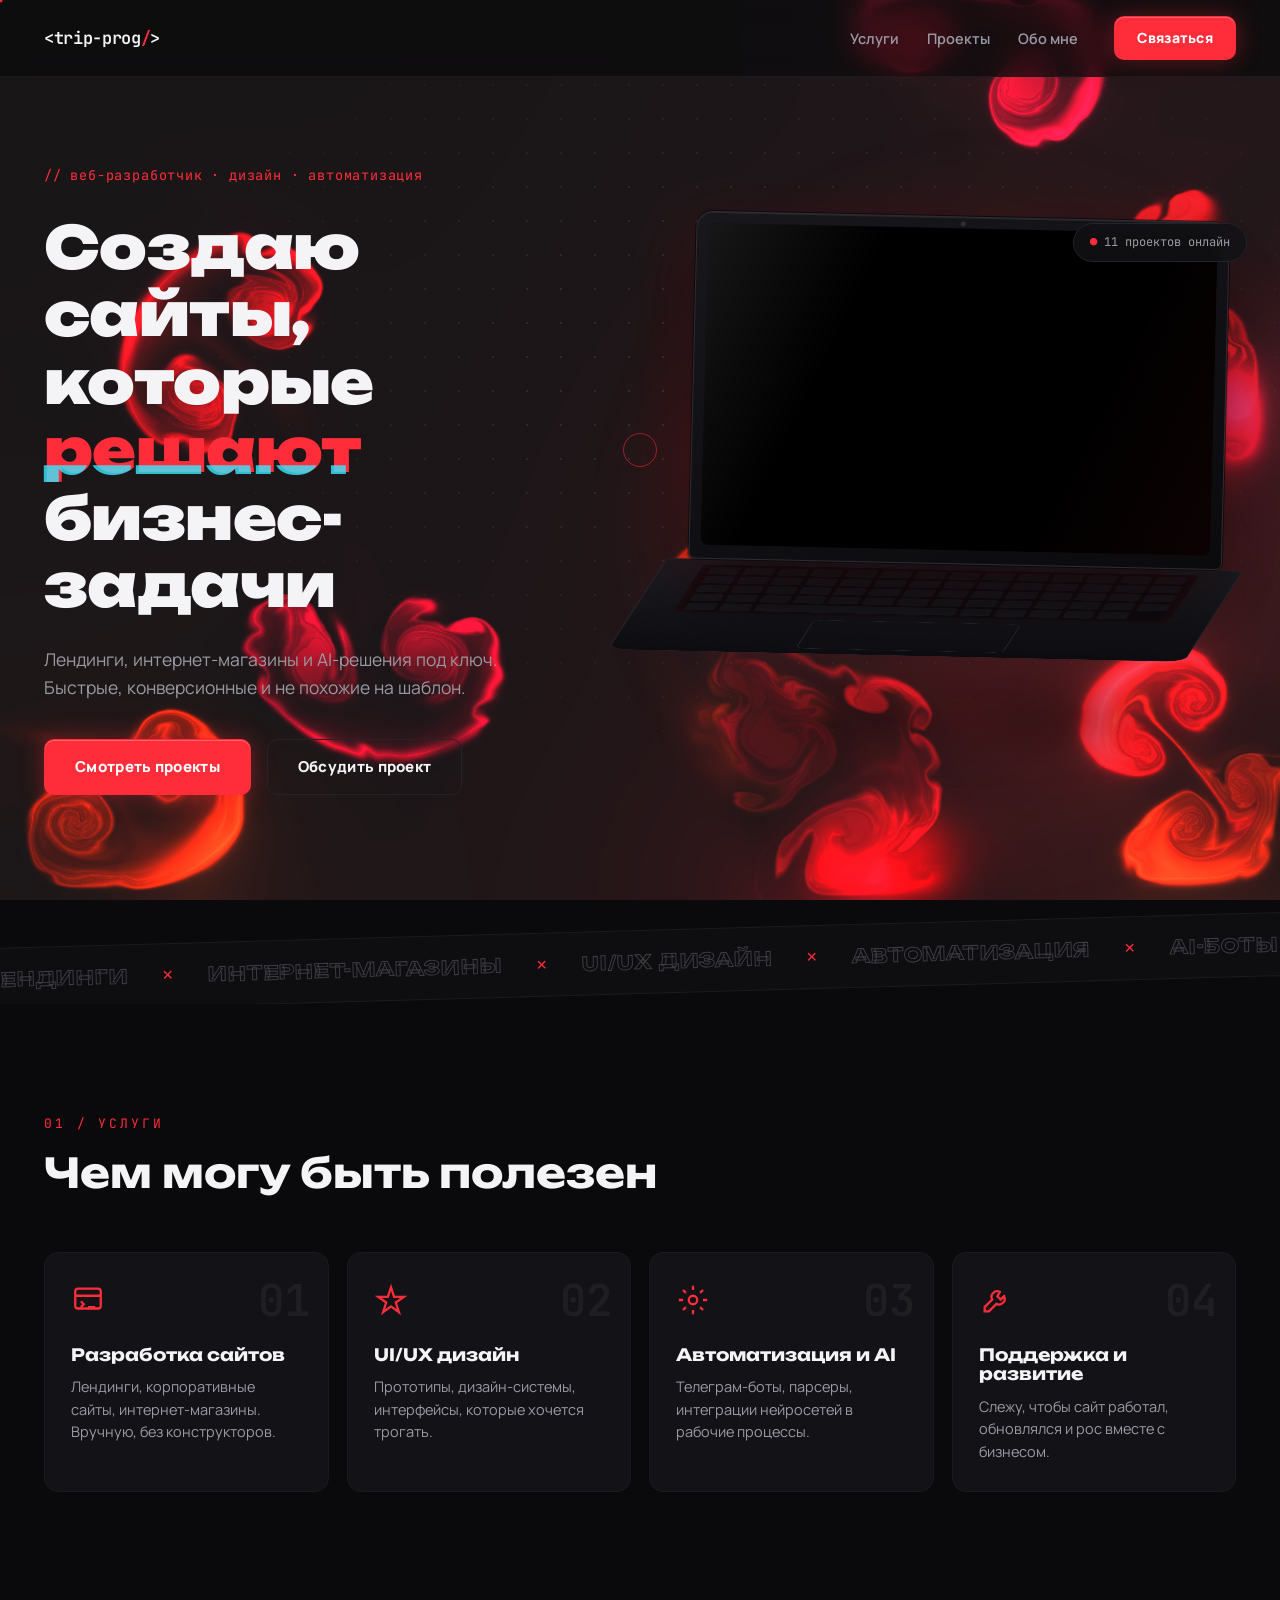
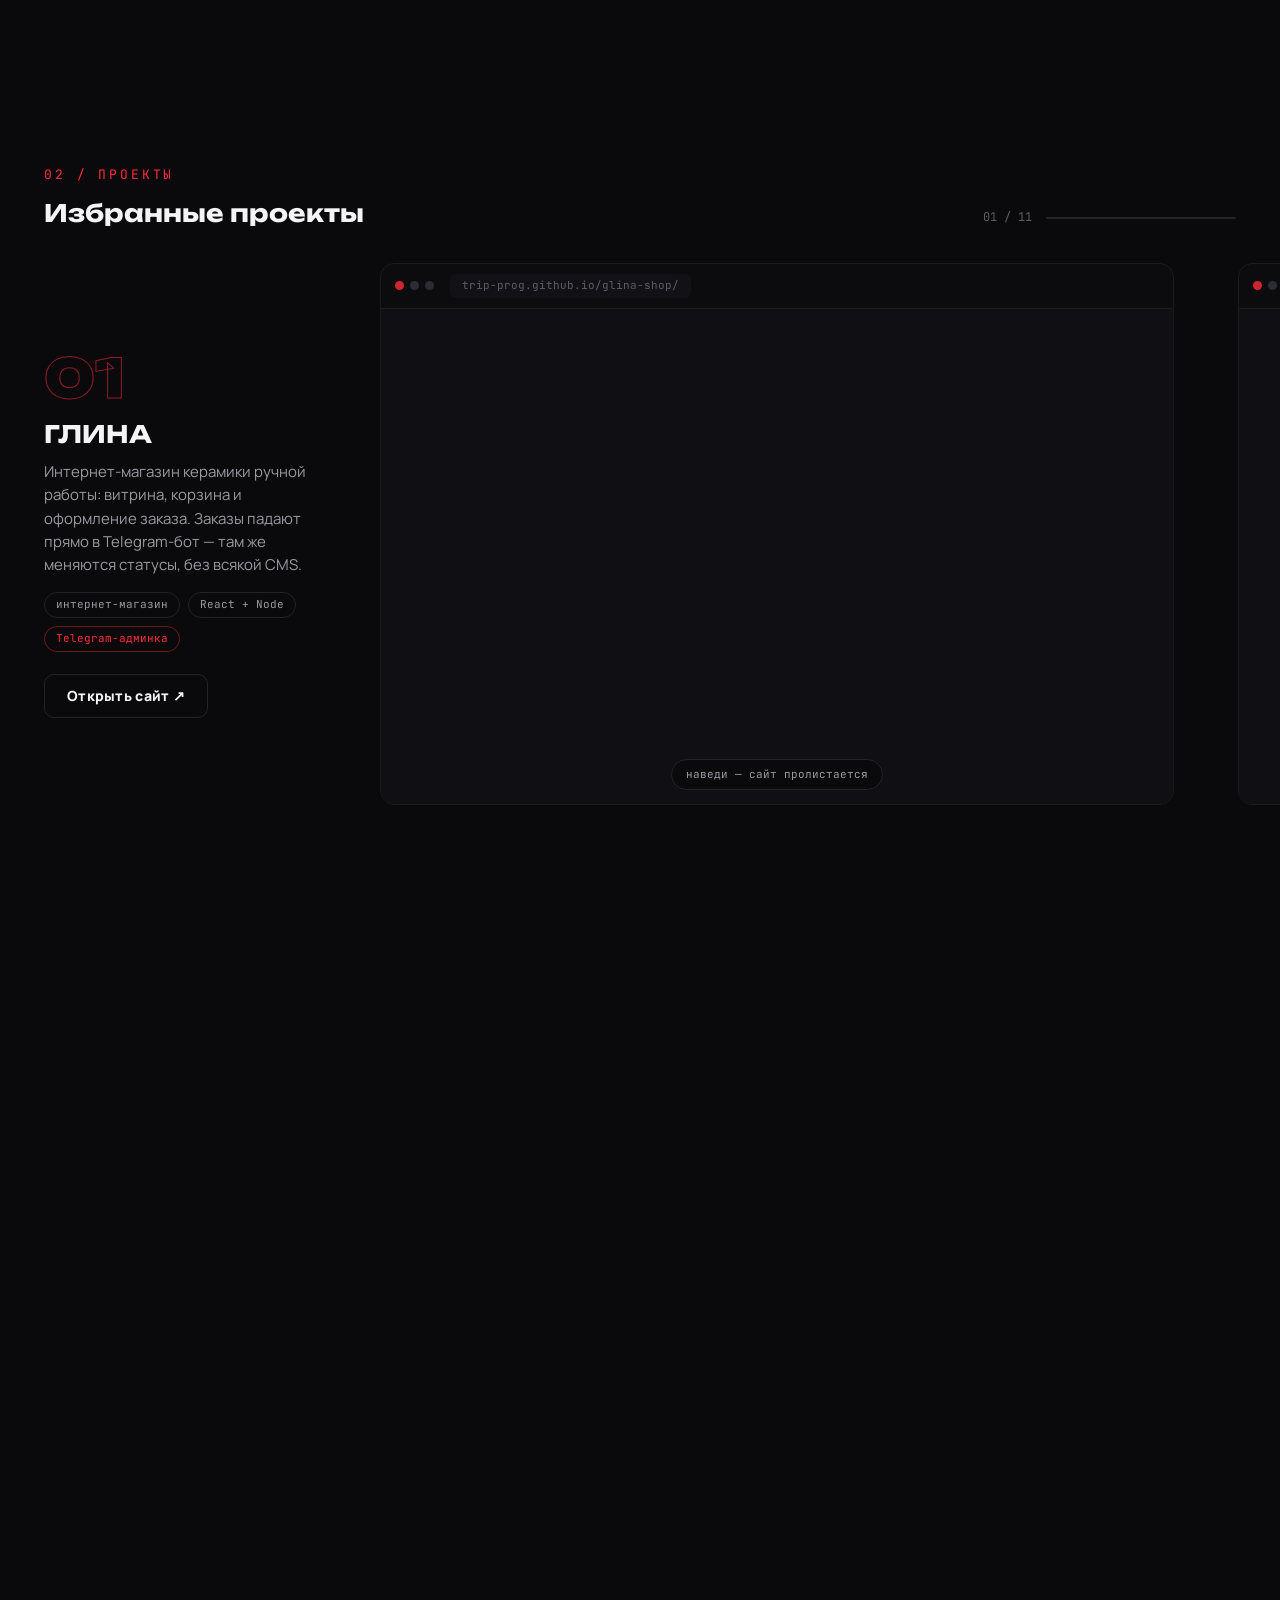
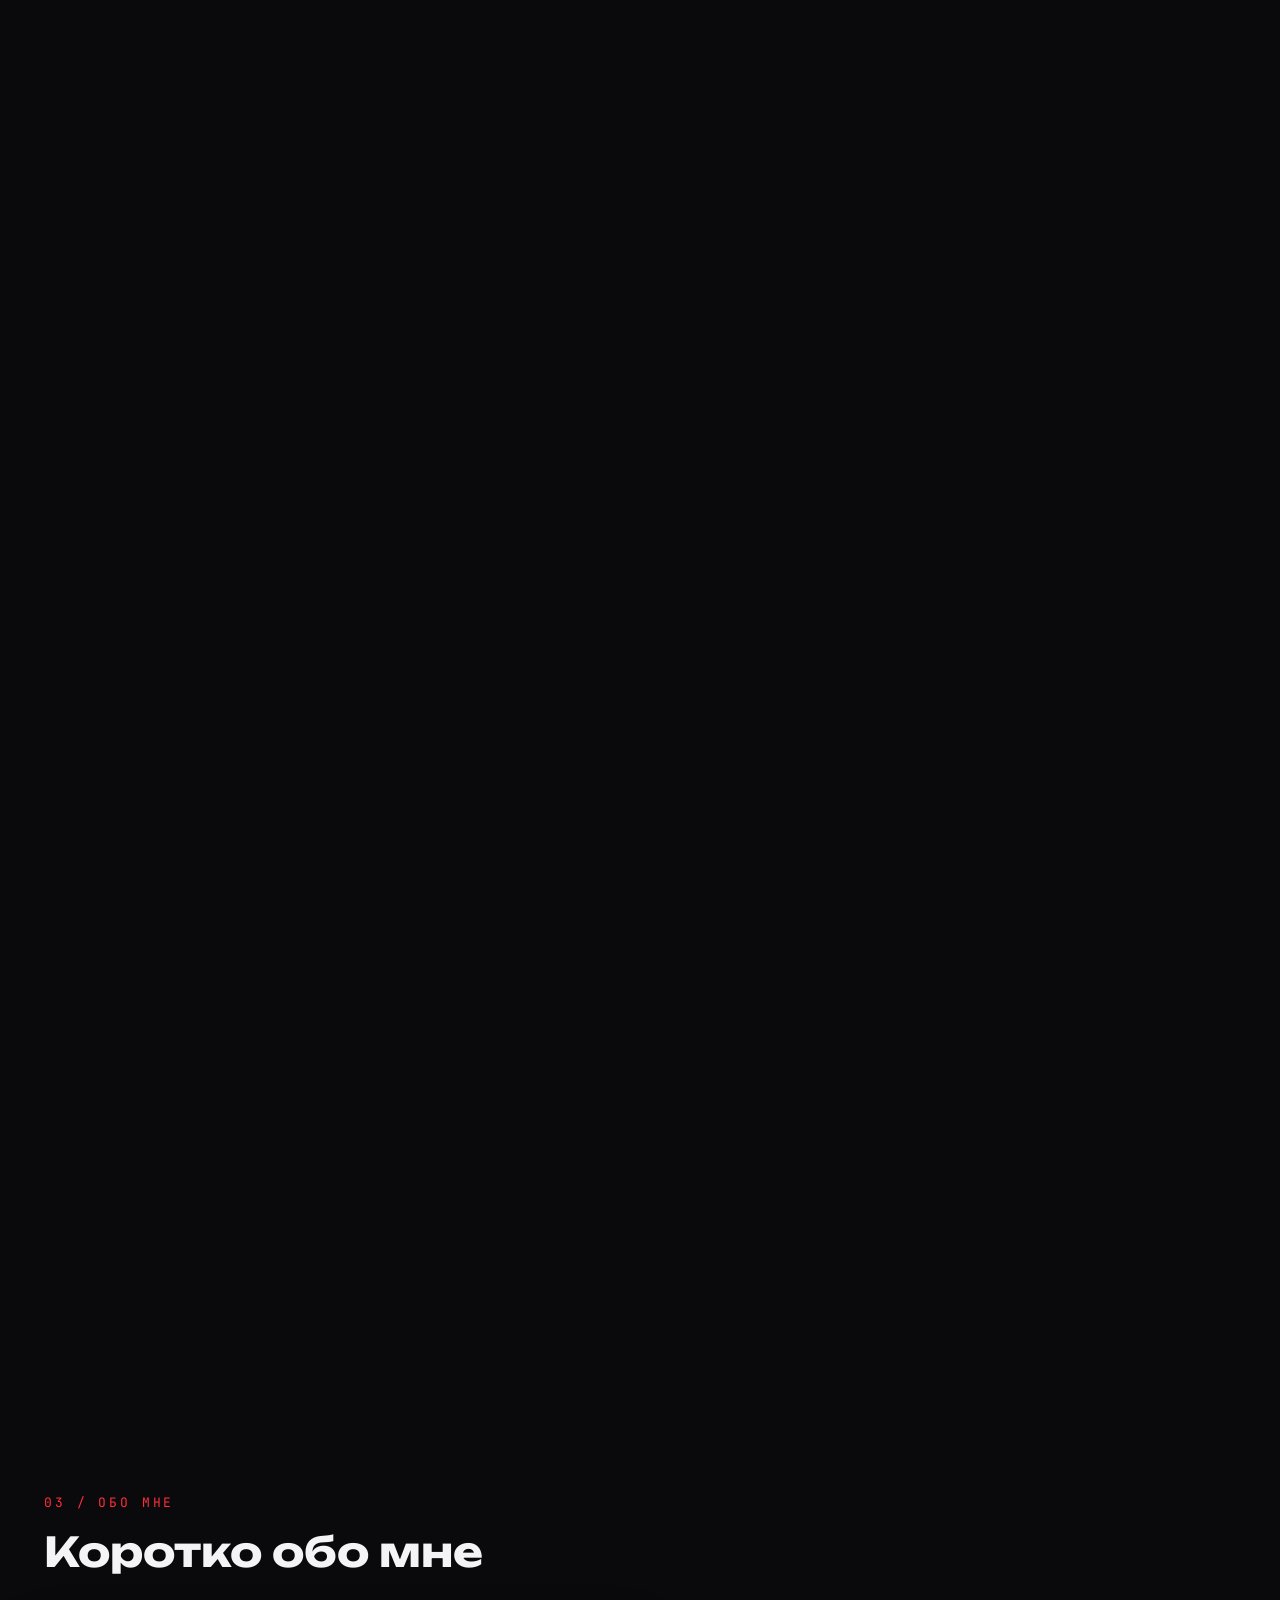
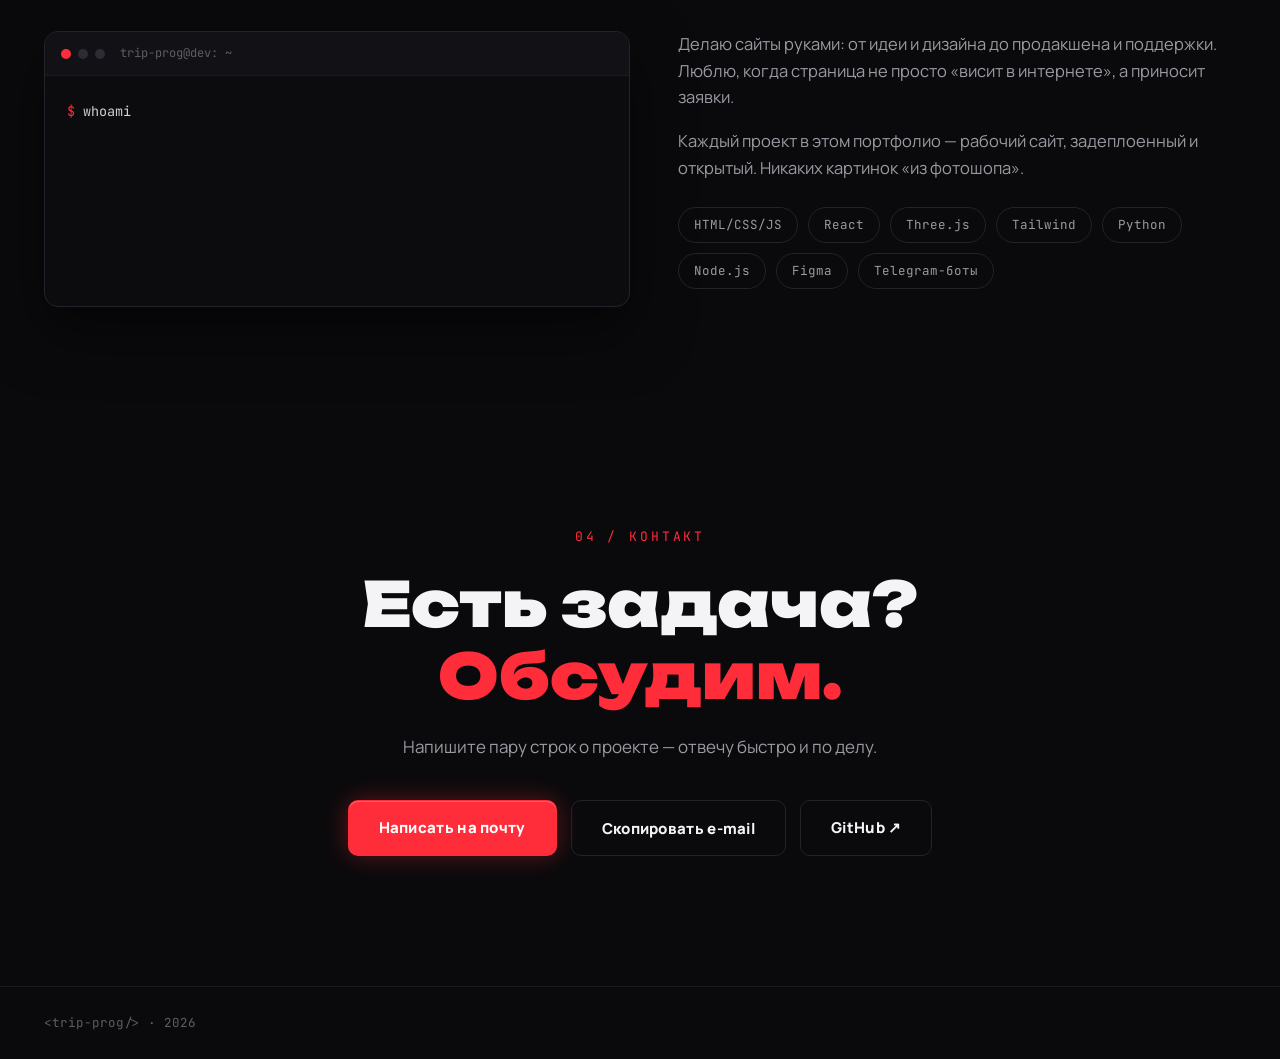
==== commit c738b920: "Кейс «ГЛИНА»: интернет-магазин с Telegram-админкой - добавлен первым проектом в портфолио и на экран" ====
--- a/index.html
+++ b/index.html
@@ -4,9 +4,9 @@
   <meta charset="utf-8">
   <meta name="viewport" content="width=device-width, initial-scale=1">
   <title>trip-prog — создаю сайты, которые решают бизнес-задачи</title>
-  <meta name="description" content="Веб-разработчик. Лендинги, интернет-магазины, автоматизация и AI-решения. 10 живых проектов — каждый можно открыть и потрогать.">
+  <meta name="description" content="Веб-разработчик. Лендинги, интернет-магазины, автоматизация и AI-решения. 11 живых проектов — каждый можно открыть и потрогать.">
   <meta property="og:title" content="trip-prog — разработка сайтов">
-  <meta property="og:description" content="Лендинги, интерфейсы, автоматизация. Все работы живые — открывай и смотри.">
+  <meta property="og:description" content="Лендинги, интернет-магазины, автоматизация. Все работы живые — открывай и смотри.">
   <link rel="icon" href="data:image/svg+xml,<svg xmlns='http://www.w3.org/2000/svg' viewBox='0 0 100 100'><text y='80' font-size='80' fill='%23ff2d3a' font-family='monospace'>/</text></svg>">
   <link rel="preconnect" href="https://fonts.googleapis.com">
   <link rel="preconnect" href="https://fonts.gstatic.com" crossorigin>
@@ -73,7 +73,7 @@
             <div class="laptop-shadow"></div>
           </div>
         </div>
-        <div class="hero-chip mono chip-a">10 проектов онлайн</div>
+        <div class="hero-chip mono chip-a">11 проектов онлайн</div>
       </div>
     </div>
   </section>
@@ -130,7 +130,7 @@
           <h2>Избранные проекты</h2>
         </div>
         <div class="projects-progress" aria-hidden="true">
-          <span class="mono" id="proj-count">01 / 10</span>
+          <span class="mono" id="proj-count">01 / 11</span>
           <div class="proj-bar"><i id="proj-bar-fill"></i></div>
         </div>
       </div>
--- a/css/style.css
+++ b/css/style.css
@@ -214,7 +214,7 @@
   50% { transform: translateY(-13px); }
 }
 .laptop {
-  --rx: 8deg; --ry: -16deg;
+  --rx: 8deg; --ry: 9deg;
   position: relative;
   width: 540px;
   transform-style: preserve-3d;
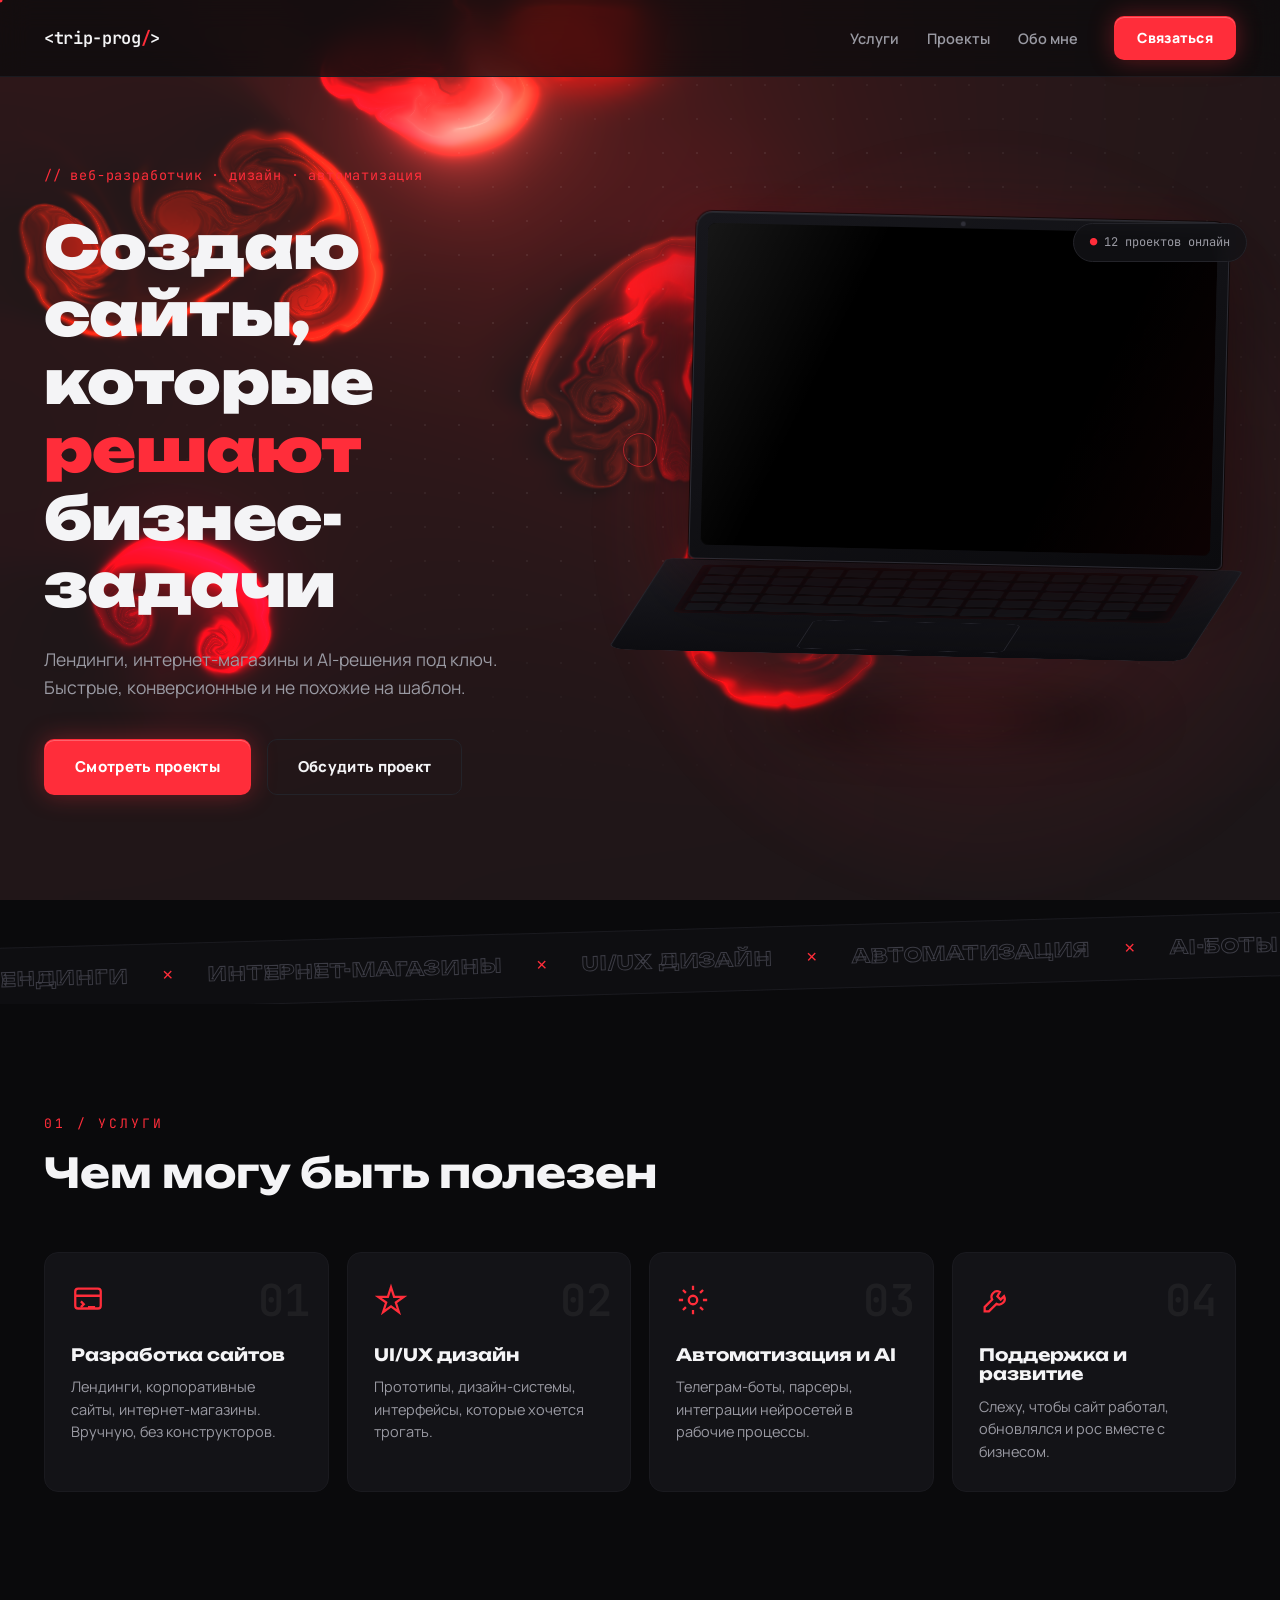
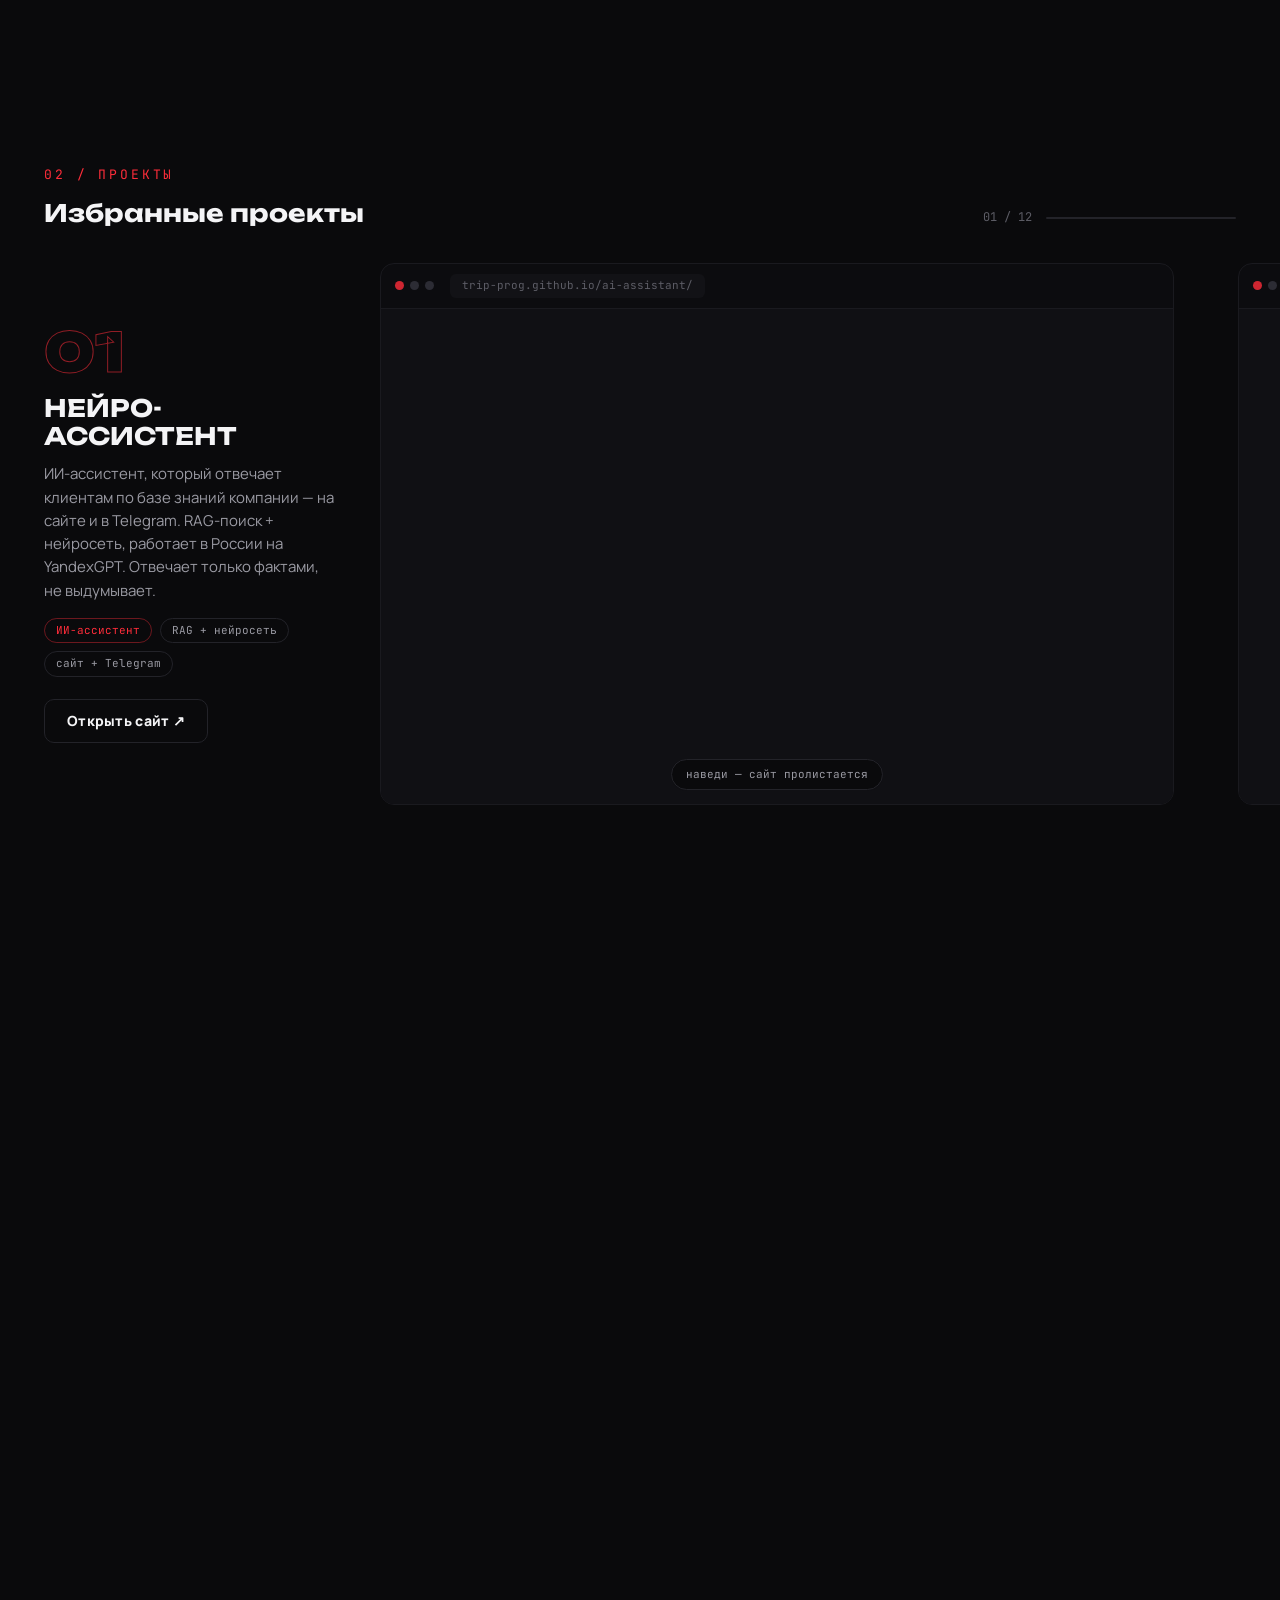
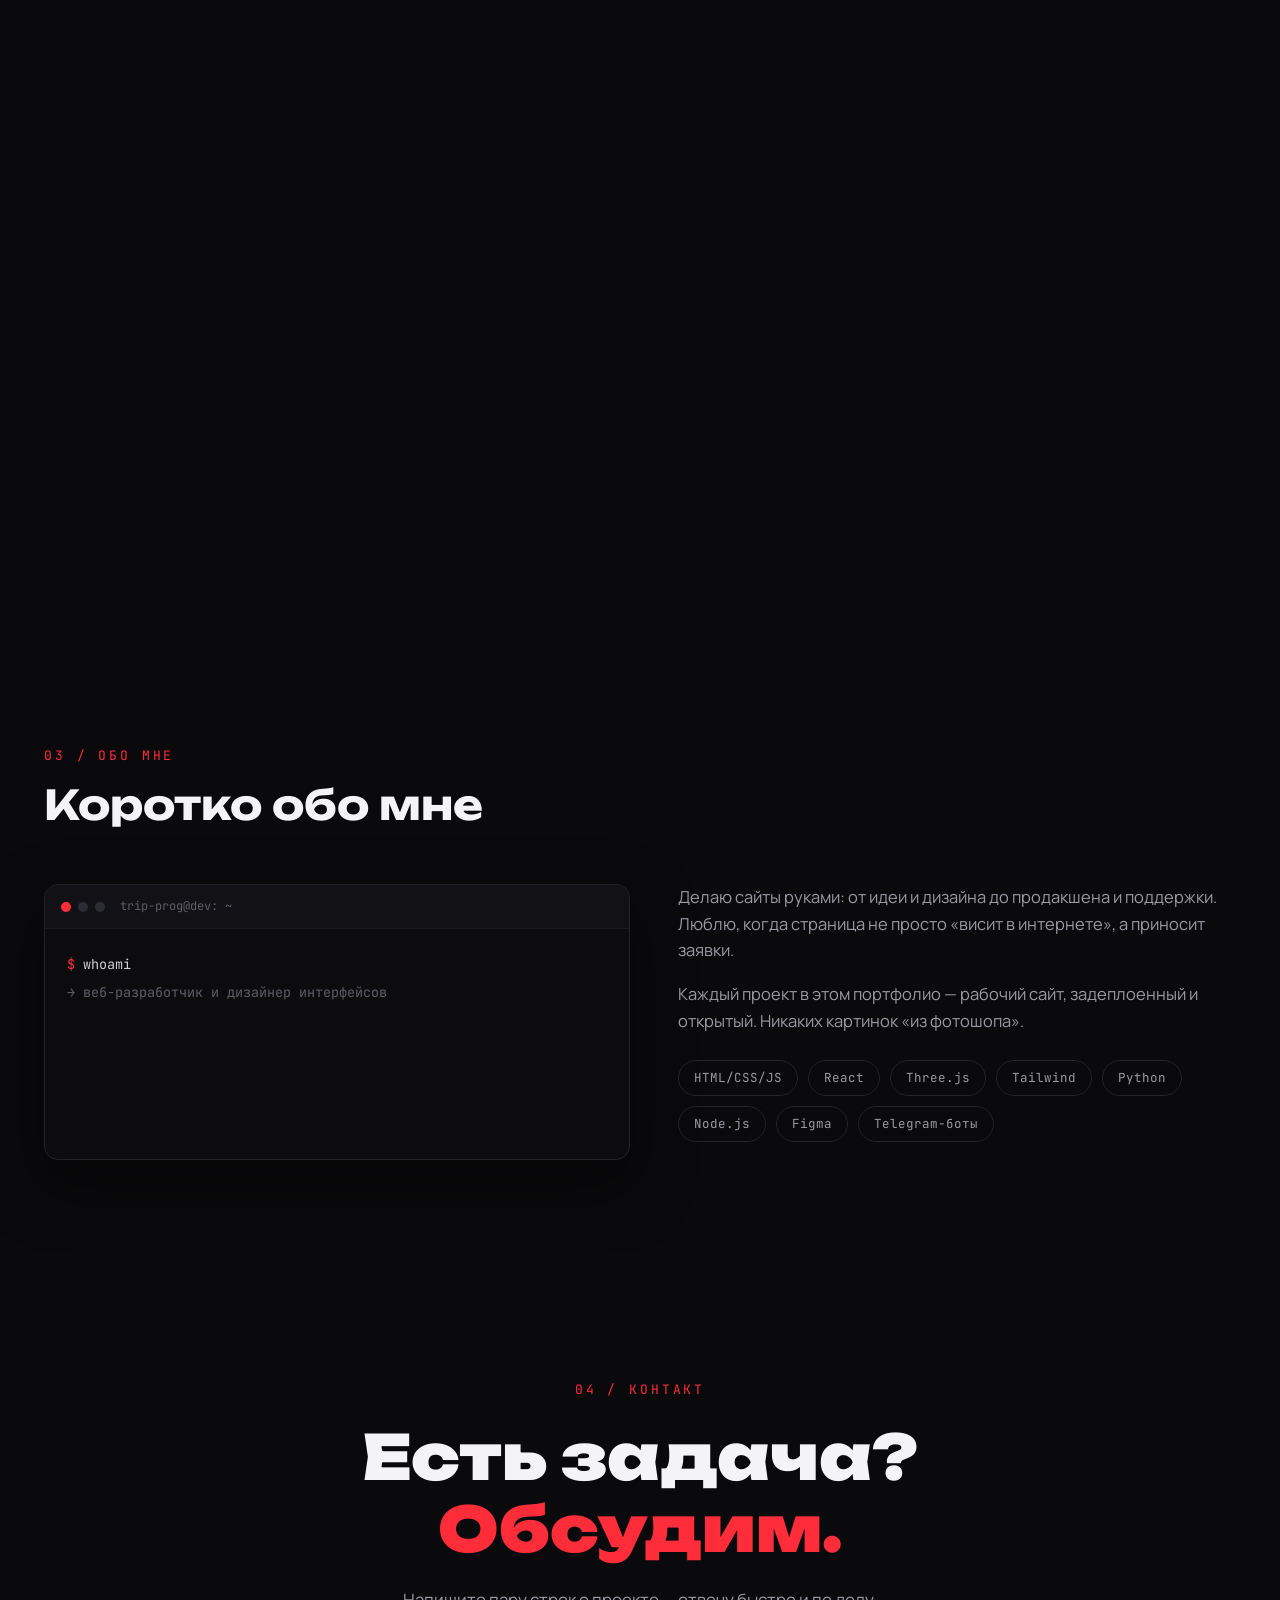
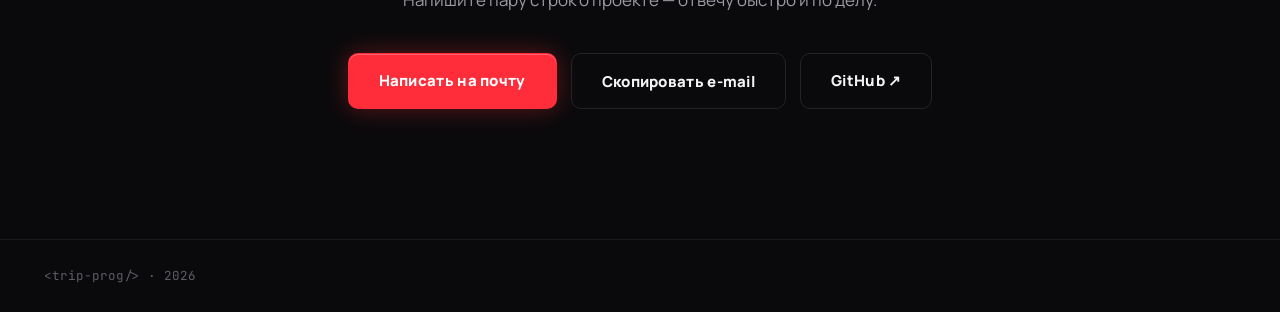
==== commit 6fe811b7: "Кейс «Нейро-ассистент»: ИИ-чат по базе знаний (RAG) - добавлен первым проектом в портфолио и на экра" ====
--- a/index.html
+++ b/index.html
@@ -4,7 +4,7 @@
   <meta charset="utf-8">
   <meta name="viewport" content="width=device-width, initial-scale=1">
   <title>trip-prog — создаю сайты, которые решают бизнес-задачи</title>
-  <meta name="description" content="Веб-разработчик. Лендинги, интернет-магазины, автоматизация и AI-решения. 11 живых проектов — каждый можно открыть и потрогать.">
+  <meta name="description" content="Веб-разработчик. Лендинги, интернет-магазины, ИИ-ассистенты и автоматизация. 12 живых проектов — каждый можно открыть и потрогать.">
   <meta property="og:title" content="trip-prog — разработка сайтов">
   <meta property="og:description" content="Лендинги, интернет-магазины, автоматизация. Все работы живые — открывай и смотри.">
   <link rel="icon" href="data:image/svg+xml,<svg xmlns='http://www.w3.org/2000/svg' viewBox='0 0 100 100'><text y='80' font-size='80' fill='%23ff2d3a' font-family='monospace'>/</text></svg>">
@@ -73,7 +73,7 @@
             <div class="laptop-shadow"></div>
           </div>
         </div>
-        <div class="hero-chip mono chip-a">11 проектов онлайн</div>
+        <div class="hero-chip mono chip-a">12 проектов онлайн</div>
       </div>
     </div>
   </section>
@@ -130,7 +130,7 @@
           <h2>Избранные проекты</h2>
         </div>
         <div class="projects-progress" aria-hidden="true">
-          <span class="mono" id="proj-count">01 / 11</span>
+          <span class="mono" id="proj-count">01 / 12</span>
           <div class="proj-bar"><i id="proj-bar-fill"></i></div>
         </div>
       </div>
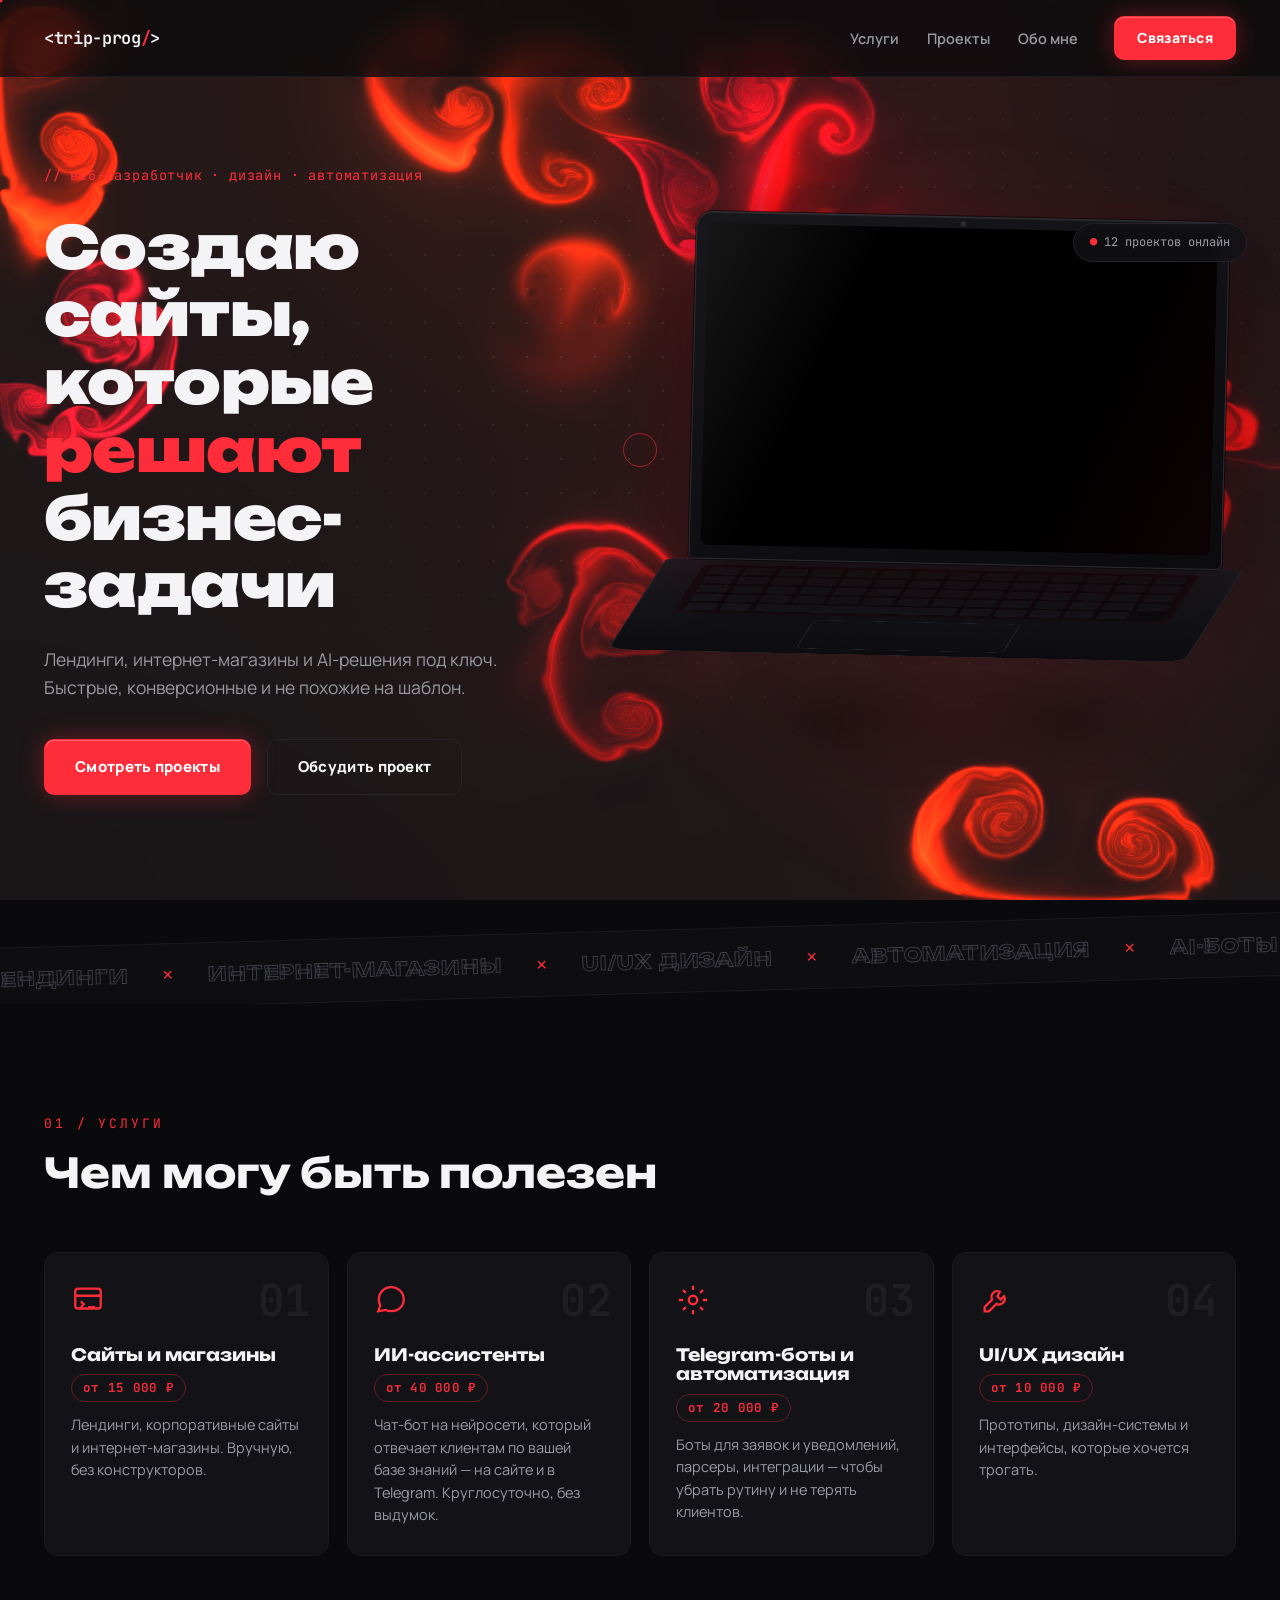
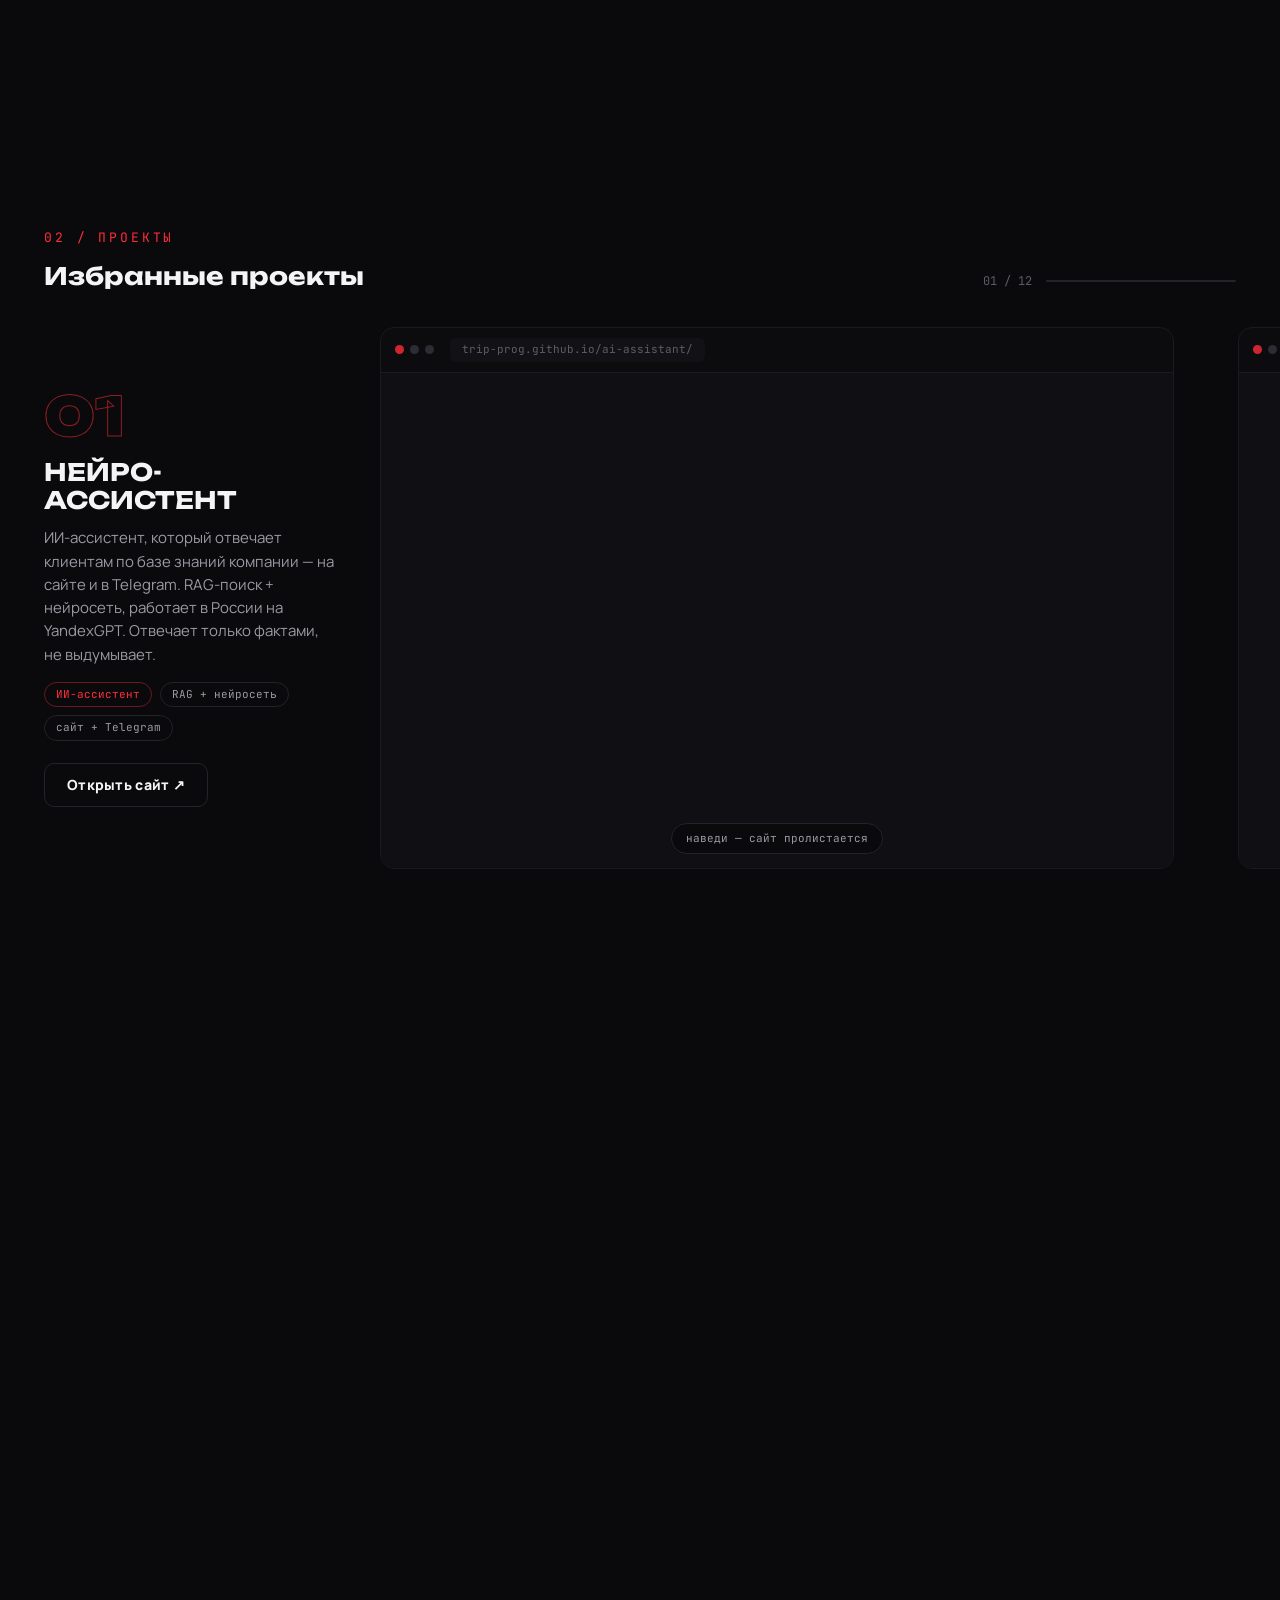
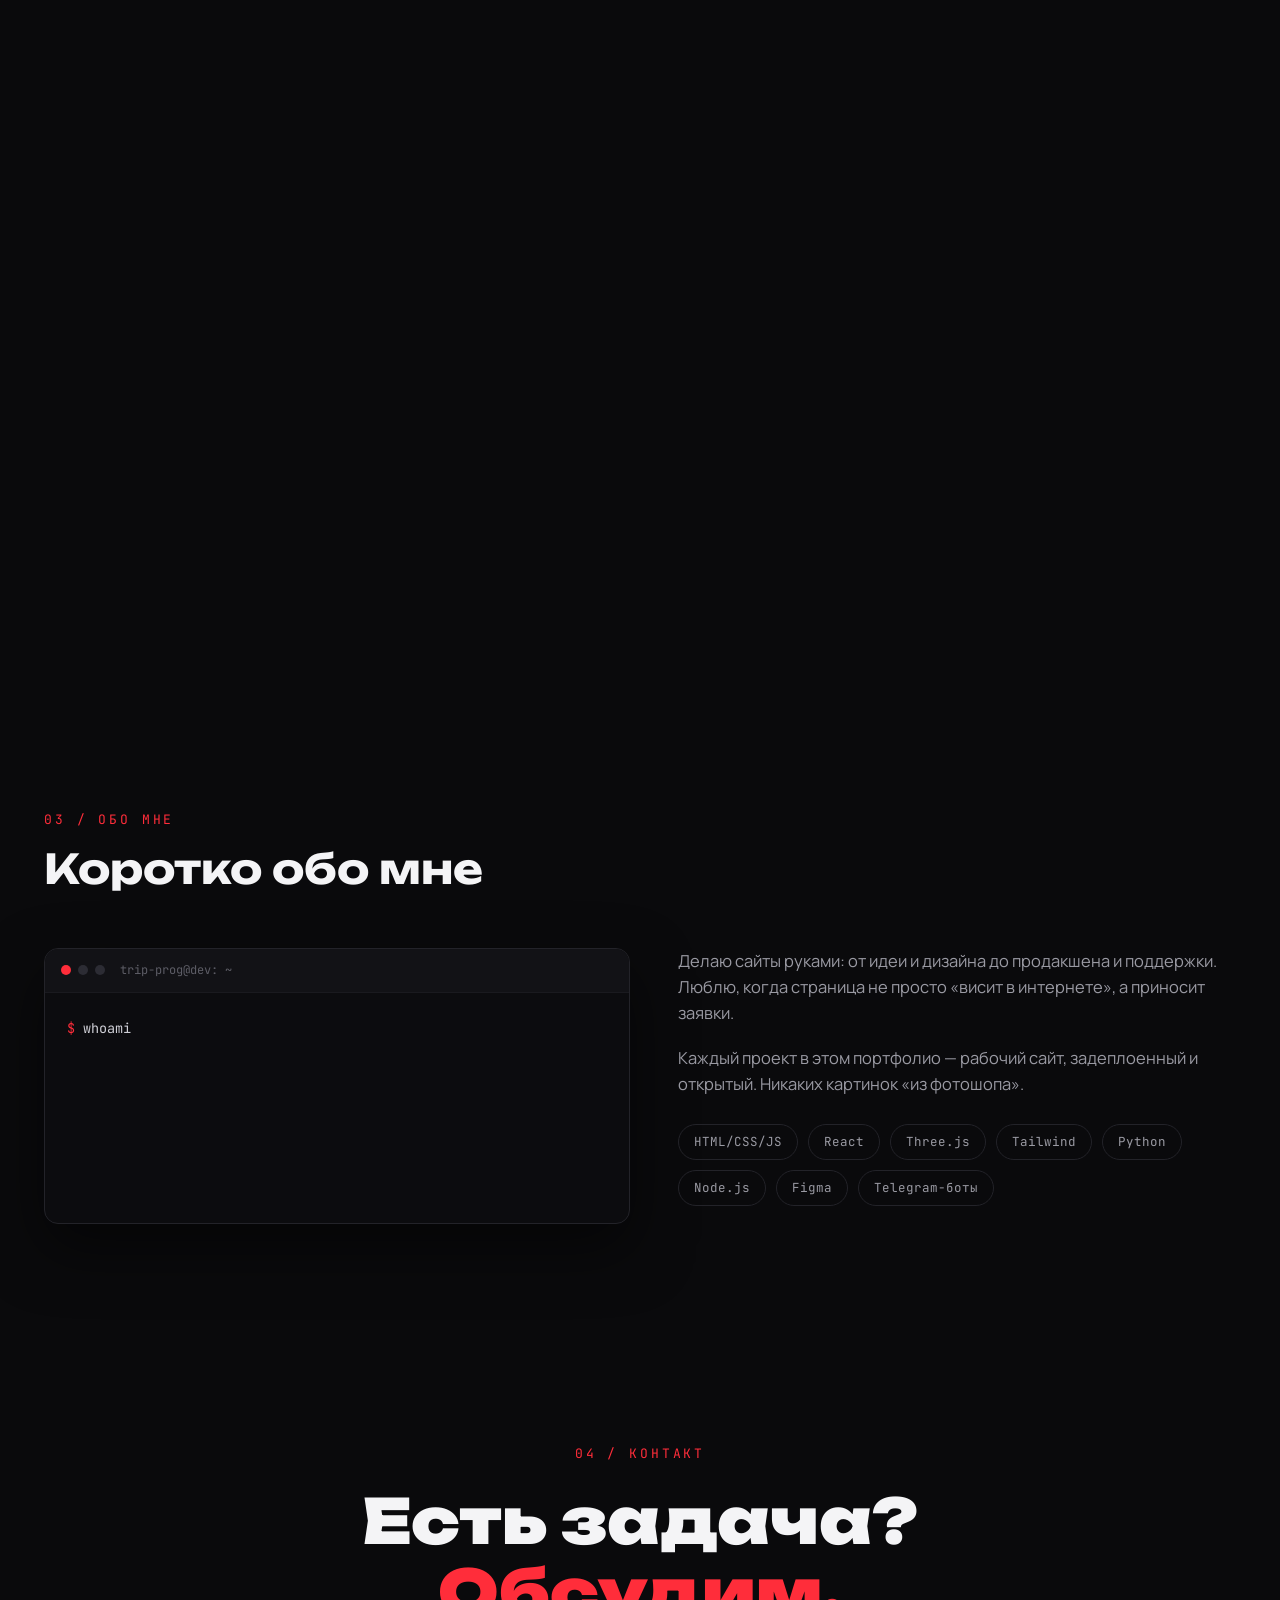
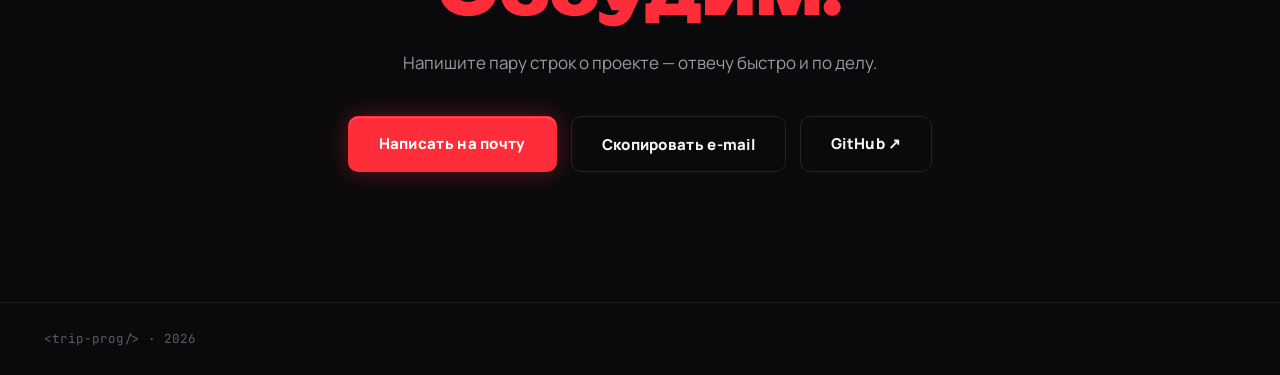
==== commit 7628c89f: "Услуги: добавлена «ИИ-ассистенты» и вилки цен на карточках - 4 услуги с ценниками: сайты от 15к, ИИ-" ====
--- a/index.html
+++ b/index.html
@@ -97,26 +97,30 @@
       <div class="service-card reveal">
         <div class="service-num mono">01</div>
         <svg class="service-icon" viewBox="0 0 24 24" fill="none" stroke="currentColor" stroke-width="1.6"><rect x="3" y="4" width="18" height="14" rx="2"/><path d="M3 9h18M7 13l2 2-2 2m5 0h5"/></svg>
-        <h3>Разработка сайтов</h3>
-        <p>Лендинги, корпоративные сайты, интернет-магазины. Вручную, без конструкторов.</p>
+        <h3>Сайты и магазины</h3>
+        <div class="service-price mono">от 15 000 ₽</div>
+        <p>Лендинги, корпоративные сайты и интернет-магазины. Вручную, без конструкторов.</p>
       </div>
       <div class="service-card reveal">
         <div class="service-num mono">02</div>
-        <svg class="service-icon" viewBox="0 0 24 24" fill="none" stroke="currentColor" stroke-width="1.6"><path d="M12 3l2.2 6.8H21l-5.6 4 2.2 6.8L12 16.5 6.4 20.6l2.2-6.8L3 9.8h6.8z"/></svg>
-        <h3>UI/UX дизайн</h3>
-        <p>Прототипы, дизайн-системы, интерфейсы, которые хочется трогать.</p>
+        <svg class="service-icon" viewBox="0 0 24 24" fill="none" stroke="currentColor" stroke-width="1.6"><path d="M21 11.5a8.38 8.38 0 0 1-8.9 8.4 8.5 8.5 0 0 1-3.9-.9L3 20l1.4-4.2a8.4 8.4 0 0 1-1-4A8.38 8.38 0 0 1 21 11.5z"/></svg>
+        <h3>ИИ-ассистенты</h3>
+        <div class="service-price mono">от 40 000 ₽</div>
+        <p>Чат-бот на нейросети, который отвечает клиентам по вашей базе знаний — на сайте и в Telegram. Круглосуточно, без выдумок.</p>
       </div>
       <div class="service-card reveal">
         <div class="service-num mono">03</div>
         <svg class="service-icon" viewBox="0 0 24 24" fill="none" stroke="currentColor" stroke-width="1.6"><circle cx="12" cy="12" r="3"/><path d="M12 2v3m0 14v3M2 12h3m14 0h3M4.9 4.9l2.1 2.1m10 10l2.1 2.1m0-14.2l-2.1 2.1m-10 10l-2.1 2.1"/></svg>
-        <h3>Автоматизация и AI</h3>
-        <p>Телеграм-боты, парсеры, интеграции нейросетей в рабочие процессы.</p>
+        <h3>Telegram-боты и автоматизация</h3>
+        <div class="service-price mono">от 20 000 ₽</div>
+        <p>Боты для заявок и уведомлений, парсеры, интеграции — чтобы убрать рутину и не терять клиентов.</p>
       </div>
       <div class="service-card reveal">
         <div class="service-num mono">04</div>
         <svg class="service-icon" viewBox="0 0 24 24" fill="none" stroke="currentColor" stroke-width="1.6"><path d="M14.7 6.3a4 4 0 00-5.4 5.4L4 17v3h3l5.3-5.3a4 4 0 005.4-5.4l-2.4 2.4-2.3-2.3z"/></svg>
-        <h3>Поддержка и развитие</h3>
-        <p>Слежу, чтобы сайт работал, обновлялся и рос вместе с бизнесом.</p>
+        <h3>UI/UX дизайн</h3>
+        <div class="service-price mono">от 10 000 ₽</div>
+        <p>Прототипы, дизайн-системы и интерфейсы, которые хочется трогать.</p>
       </div>
     </div>
   </section>
--- a/css/style.css
+++ b/css/style.css
@@ -398,7 +398,18 @@
 }
 .service-card:hover .service-num { color: rgba(255, 45, 58, .22); }
 .service-icon { width: 34px; height: 34px; color: var(--red); margin-bottom: 20px; }
-.service-card h3 { font-size: 17px; margin-bottom: 12px; font-weight: 700; }
+.service-card h3 { font-size: 17px; margin-bottom: 10px; font-weight: 700; }
+.service-price {
+  display: inline-block;
+  color: var(--red);
+  font-size: 12.5px;
+  font-weight: 600;
+  letter-spacing: .02em;
+  margin-bottom: 12px;
+  padding: 3px 11px;
+  border: 1px solid rgba(255, 45, 58, .35);
+  border-radius: 999px;
+}
 .service-card p { color: var(--gray); font-size: 14.5px; line-height: 1.55; }
 
 /* ============ PROJECTS: горизонтальная лента ============ */
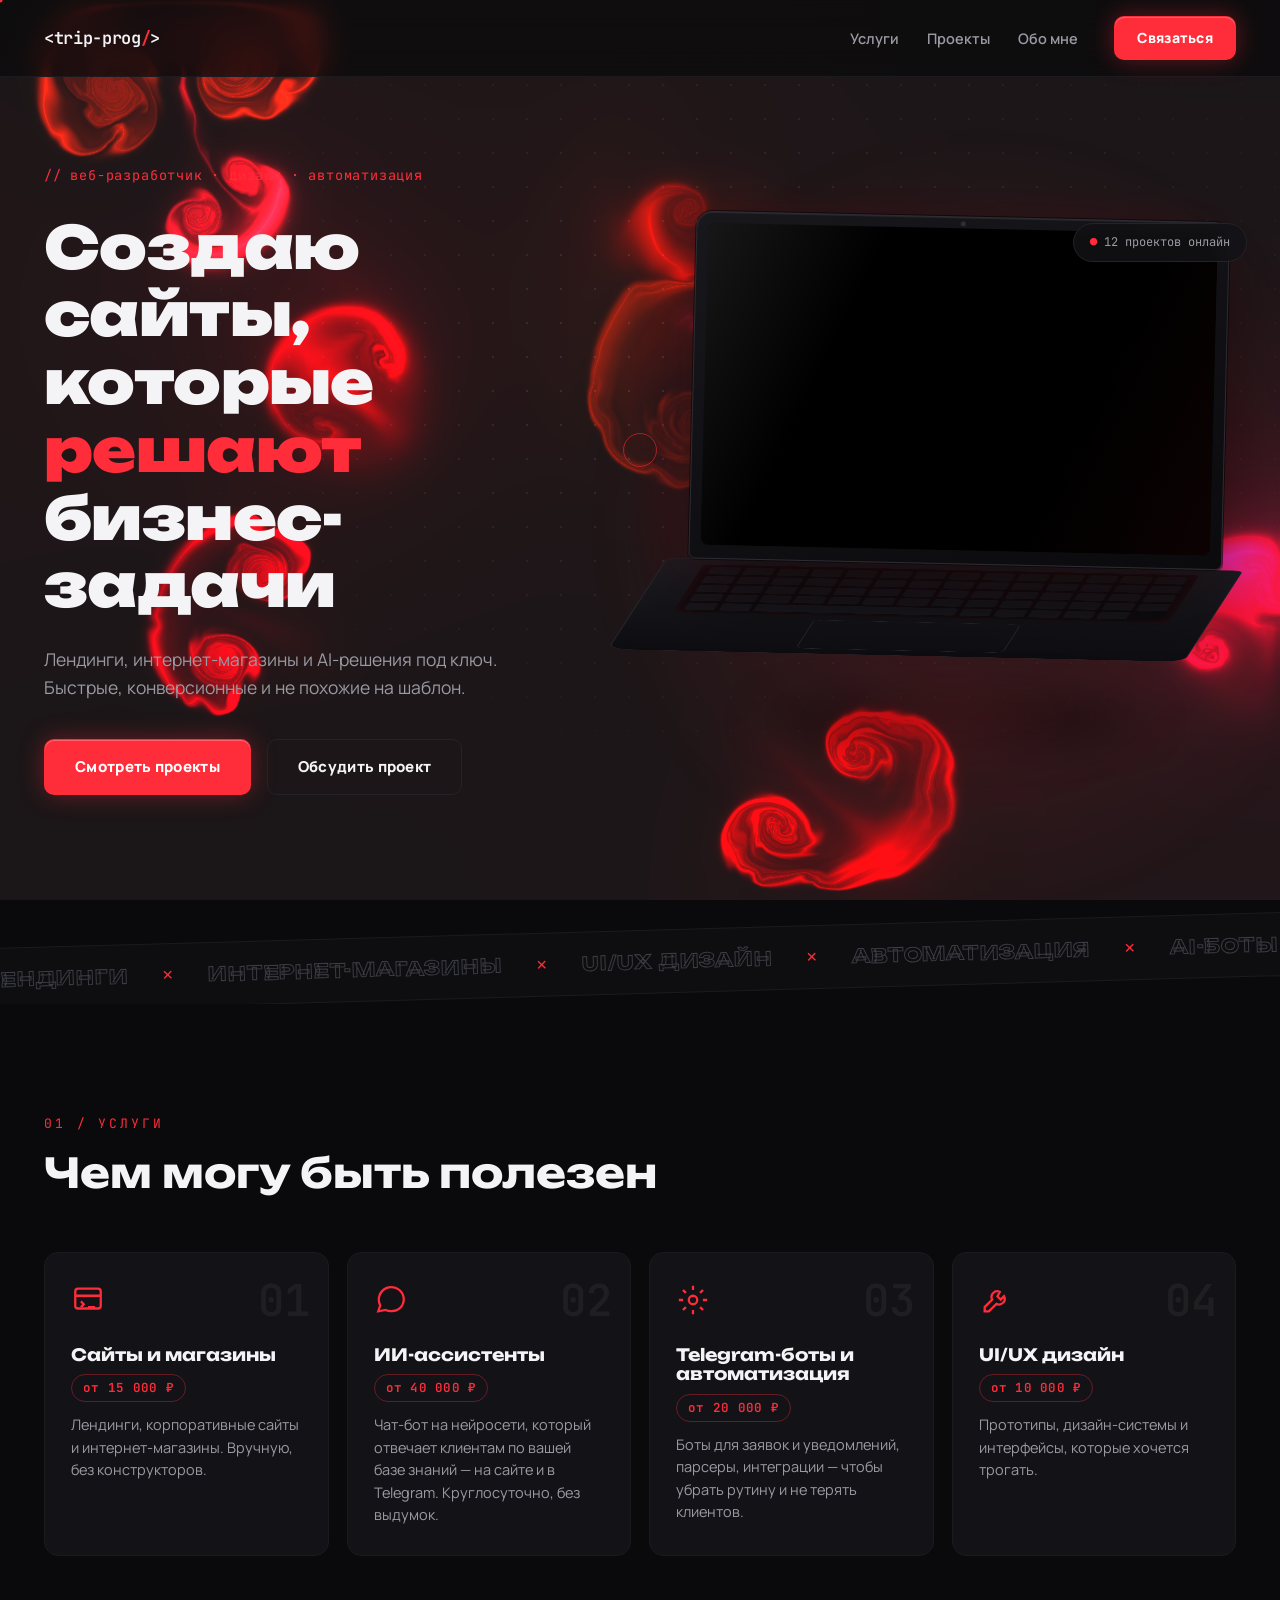
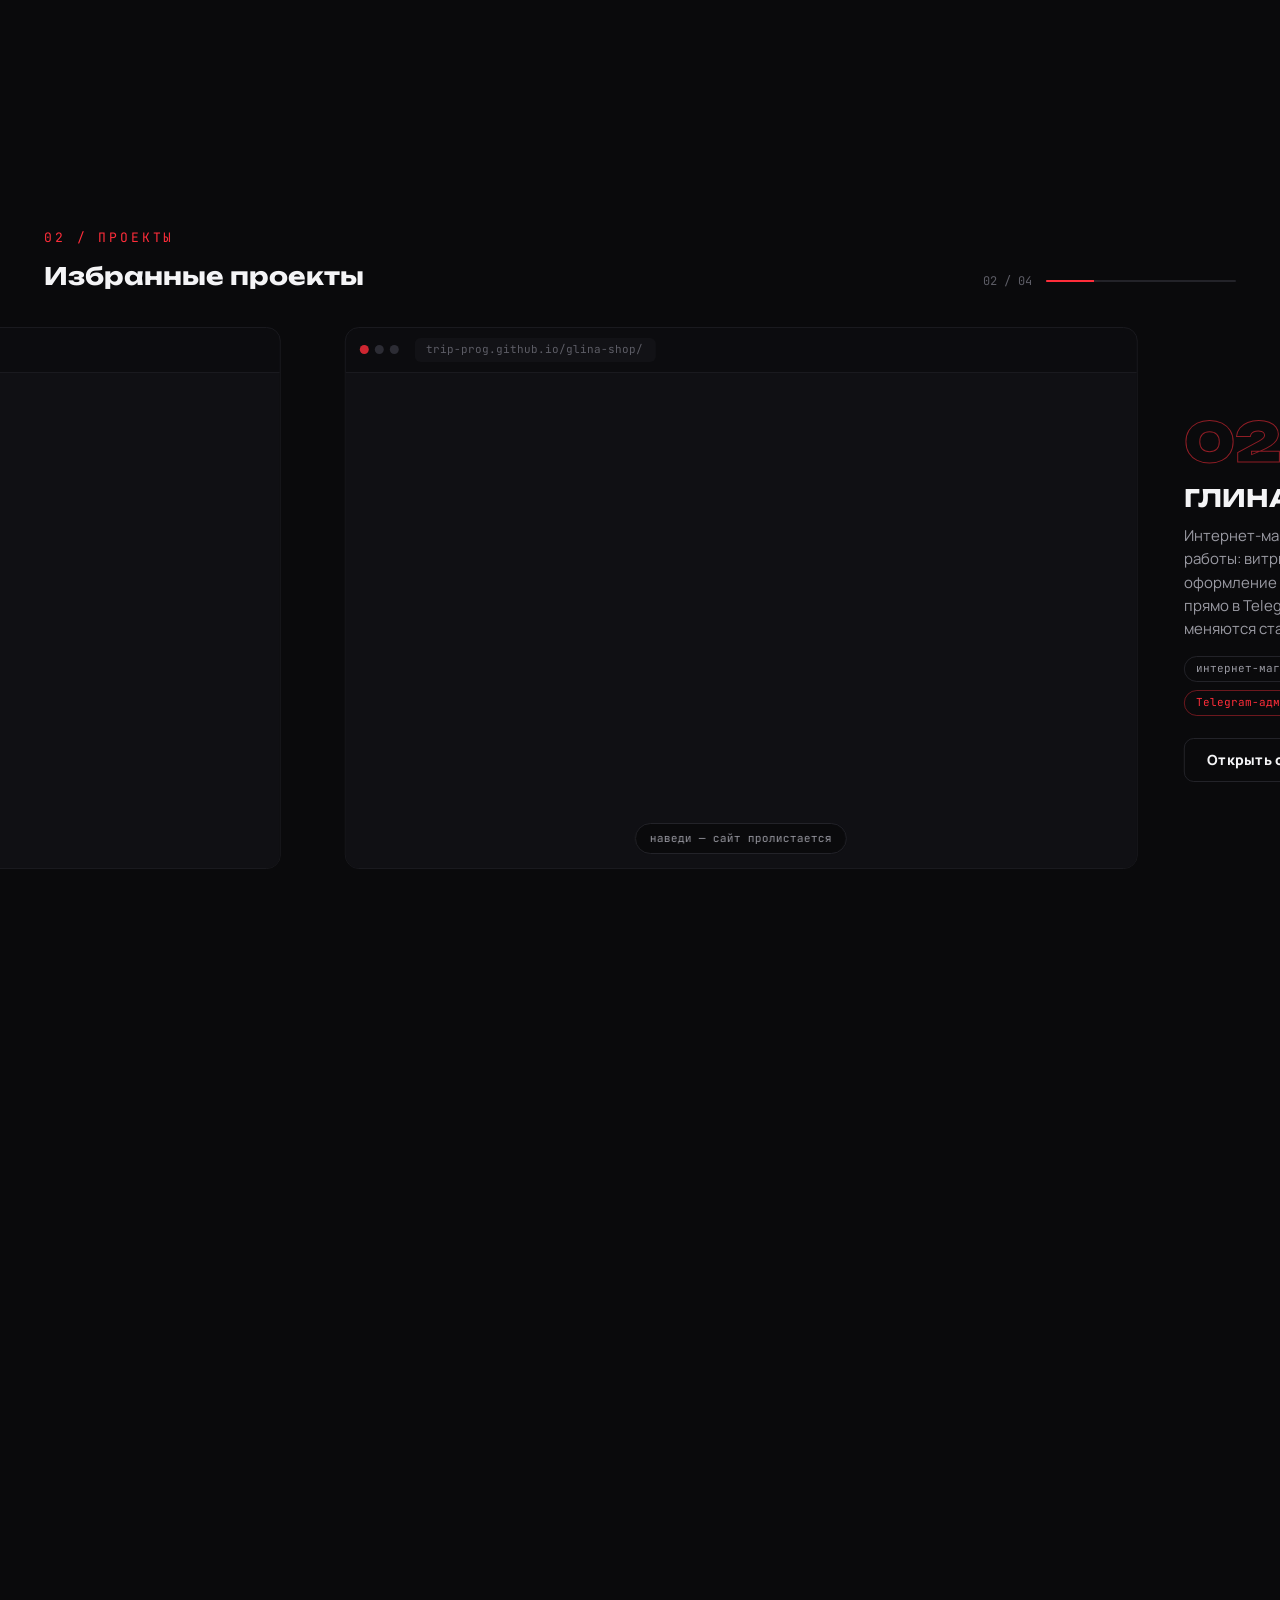
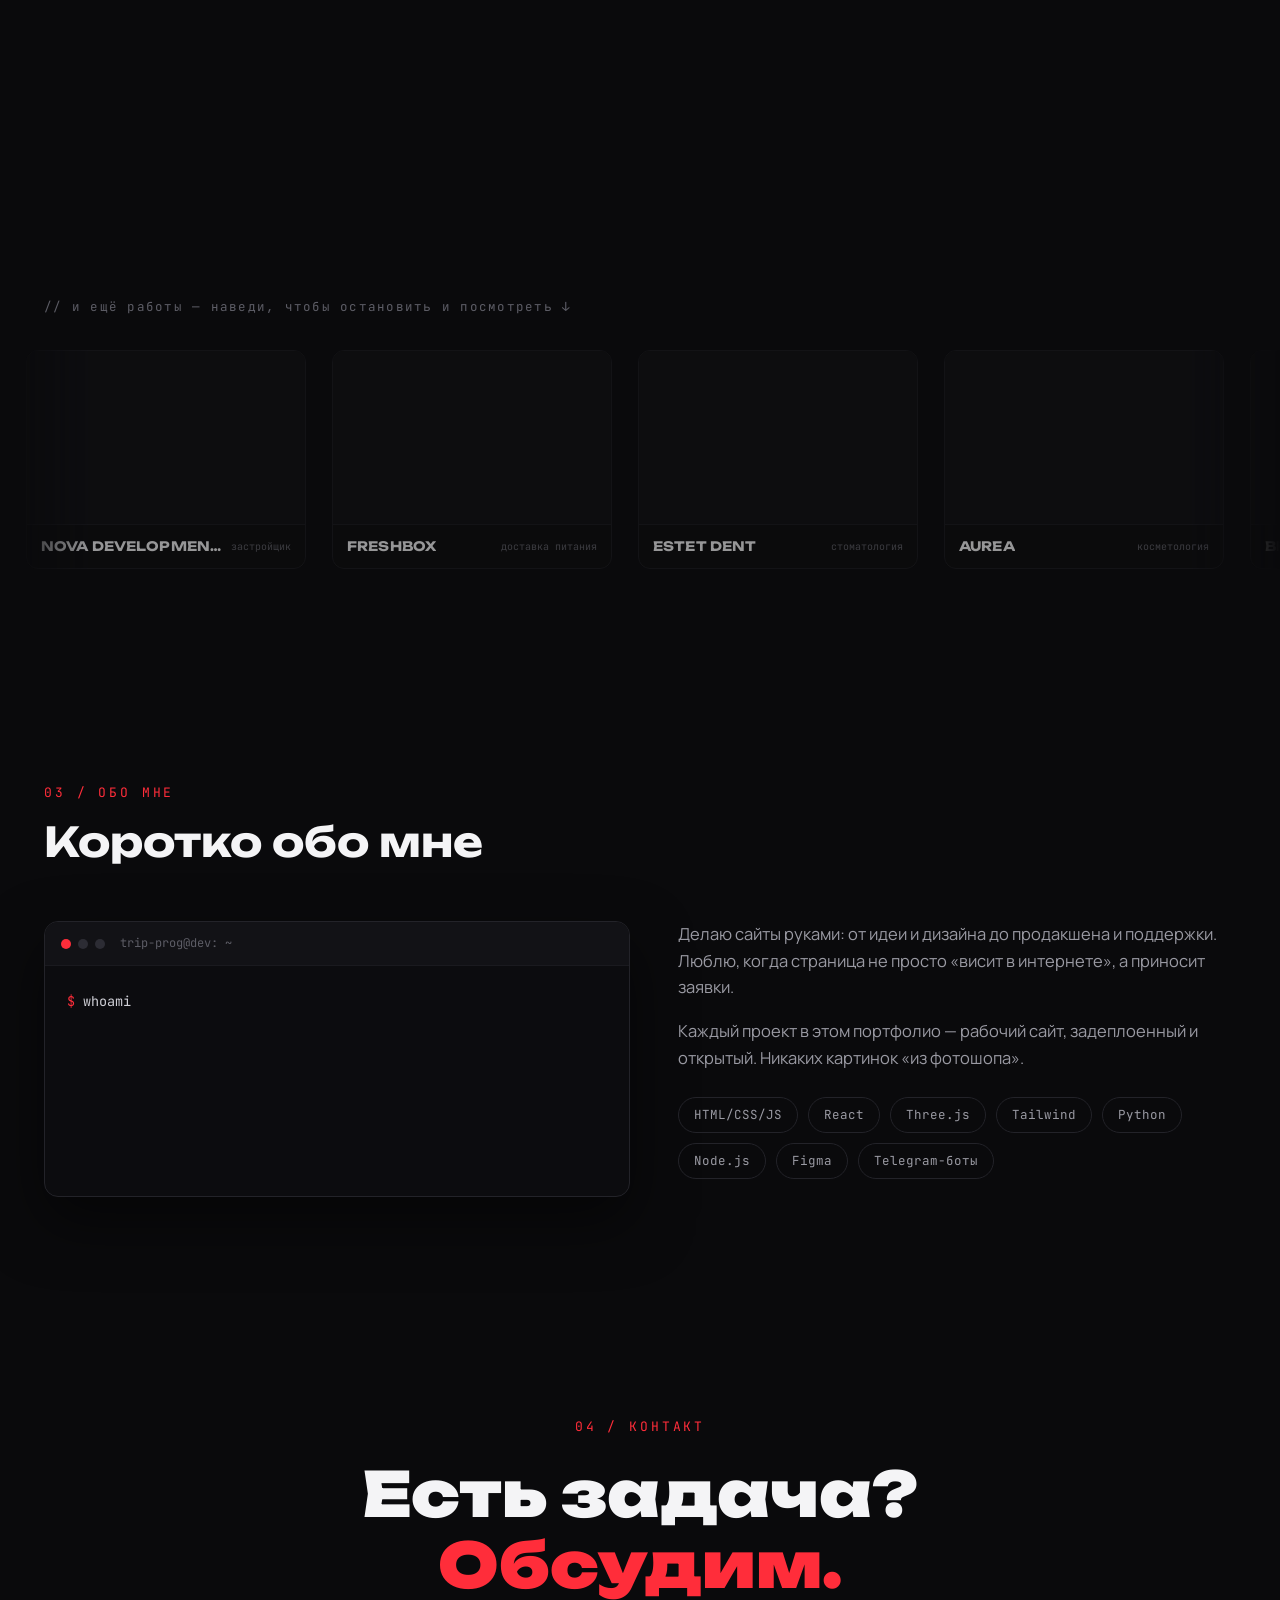
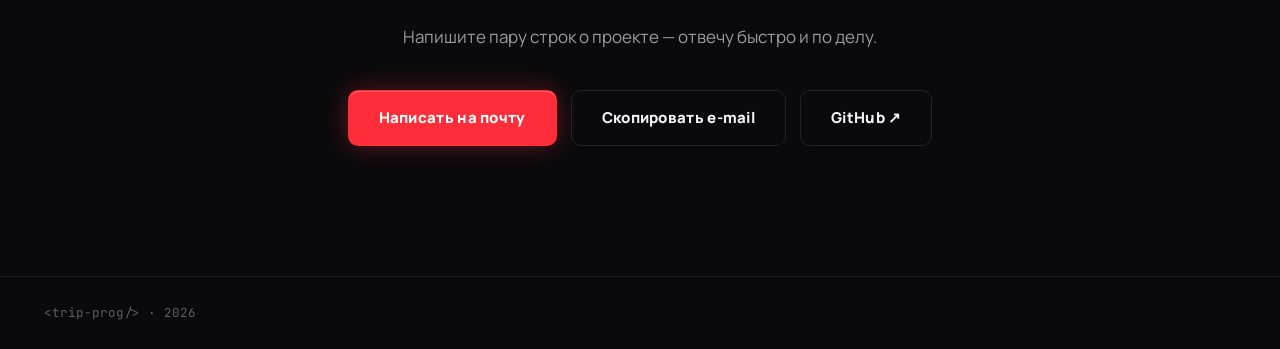
==== commit 4eef200c: "Проекты: 4 флагмана в ленте + плывущая строка остальных Секцию проектов разделил на две: - крупная г" ====
--- a/index.html
+++ b/index.html
@@ -134,11 +134,21 @@
           <h2>Избранные проекты</h2>
         </div>
         <div class="projects-progress" aria-hidden="true">
-          <span class="mono" id="proj-count">01 / 12</span>
+          <span class="mono" id="proj-count">01 / 04</span>
           <div class="proj-bar"><i id="proj-bar-fill"></i></div>
         </div>
       </div>
       <div class="projects-track" id="projects-track"><!-- js --></div>
+    </div>
+  </section>
+
+  <!-- ===== ПЛЫВУЩАЯ ЛЕНТА ОСТАЛЬНЫХ ПРОЕКТОВ ===== -->
+  <section class="flow-section" aria-label="Ещё работы">
+    <div class="flow-head reveal">
+      <span class="mono flow-kicker">// и ещё работы — наведи, чтобы остановить и посмотреть ↓</span>
+    </div>
+    <div class="flow" id="flow">
+      <div class="flow-track" id="flow-track"><!-- js --></div>
     </div>
   </section>
 
--- a/css/style.css
+++ b/css/style.css
@@ -52,7 +52,7 @@
   z-index: 0;
   pointer-events: none;
 }
-.hero, .marquee-wrap, .section, .projects-pin, .footer { position: relative; z-index: 1; }
+.hero, .marquee-wrap, .section, .projects-pin, .flow-section, .footer { position: relative; z-index: 1; }
 
 /* custom cursor */
 .cursor { position: fixed; inset: 0; pointer-events: none; z-index: 1000; }
@@ -570,6 +570,65 @@
   .slide-meta { width: auto; }
   .slide-num { font-size: 38px; margin-bottom: 10px; }
   .slide-hint { display: none; }
+}
+
+/* ============ ПЛЫВУЩАЯ ЛЕНТА ОСТАЛЬНЫХ ============ */
+.flow-section { padding: 14px 0 96px; overflow: hidden; }
+.flow-head { max-width: 1280px; margin: 0 auto 24px; padding: 0 44px; }
+.flow-kicker { color: var(--gray-dim); font-size: 12.5px; letter-spacing: .1em; }
+
+.flow {
+  overflow: hidden;
+  -webkit-mask-image: linear-gradient(90deg, transparent, #000 7%, #000 93%, transparent);
+  mask-image: linear-gradient(90deg, transparent, #000 7%, #000 93%, transparent);
+}
+.flow-track {
+  display: flex;
+  gap: 26px;
+  width: max-content;
+  padding: 8px 26px;
+  animation: flow-marquee 55s linear infinite;
+  will-change: transform;
+}
+.flow:hover .flow-track { animation-play-state: paused; }
+@keyframes flow-marquee { to { transform: translateX(-50%); } }
+
+.flow-card {
+  flex: 0 0 auto;
+  width: 280px;
+  display: block;
+  background: #0c0c0f;
+  border: 1px solid var(--line-soft);
+  border-radius: 12px;
+  overflow: hidden;
+  opacity: .6;
+  filter: saturate(.8);
+  transition: opacity .35s, transform .35s, border-color .35s, box-shadow .35s, filter .35s;
+}
+.flow-card:hover {
+  opacity: 1;
+  filter: none;
+  transform: translateY(-6px);
+  border-color: rgba(255, 45, 58, .55);
+  box-shadow: 0 20px 50px rgba(0,0,0,.5), 0 0 30px rgba(255, 45, 58, .14);
+}
+.flow-preview { border-bottom: 1px solid var(--line-soft); }
+.flow-cap {
+  display: flex; align-items: center; justify-content: space-between; gap: 10px;
+  padding: 11px 14px;
+}
+.flow-title {
+  font-family: var(--font-head);
+  font-size: 13px; font-weight: 700; letter-spacing: .01em;
+  white-space: nowrap; overflow: hidden; text-overflow: ellipsis;
+}
+.flow-tag { font-size: 10px; color: var(--gray-dim); white-space: nowrap; }
+
+@media (max-width: 900px) {
+  .flow-head { padding: 0 22px; }
+  .flow-section { padding-bottom: 70px; }
+  .flow-card { width: 220px; opacity: .78; }
+  .flow-track { animation-duration: 42s; }
 }
 
 /* ================= ABOUT ================= */
